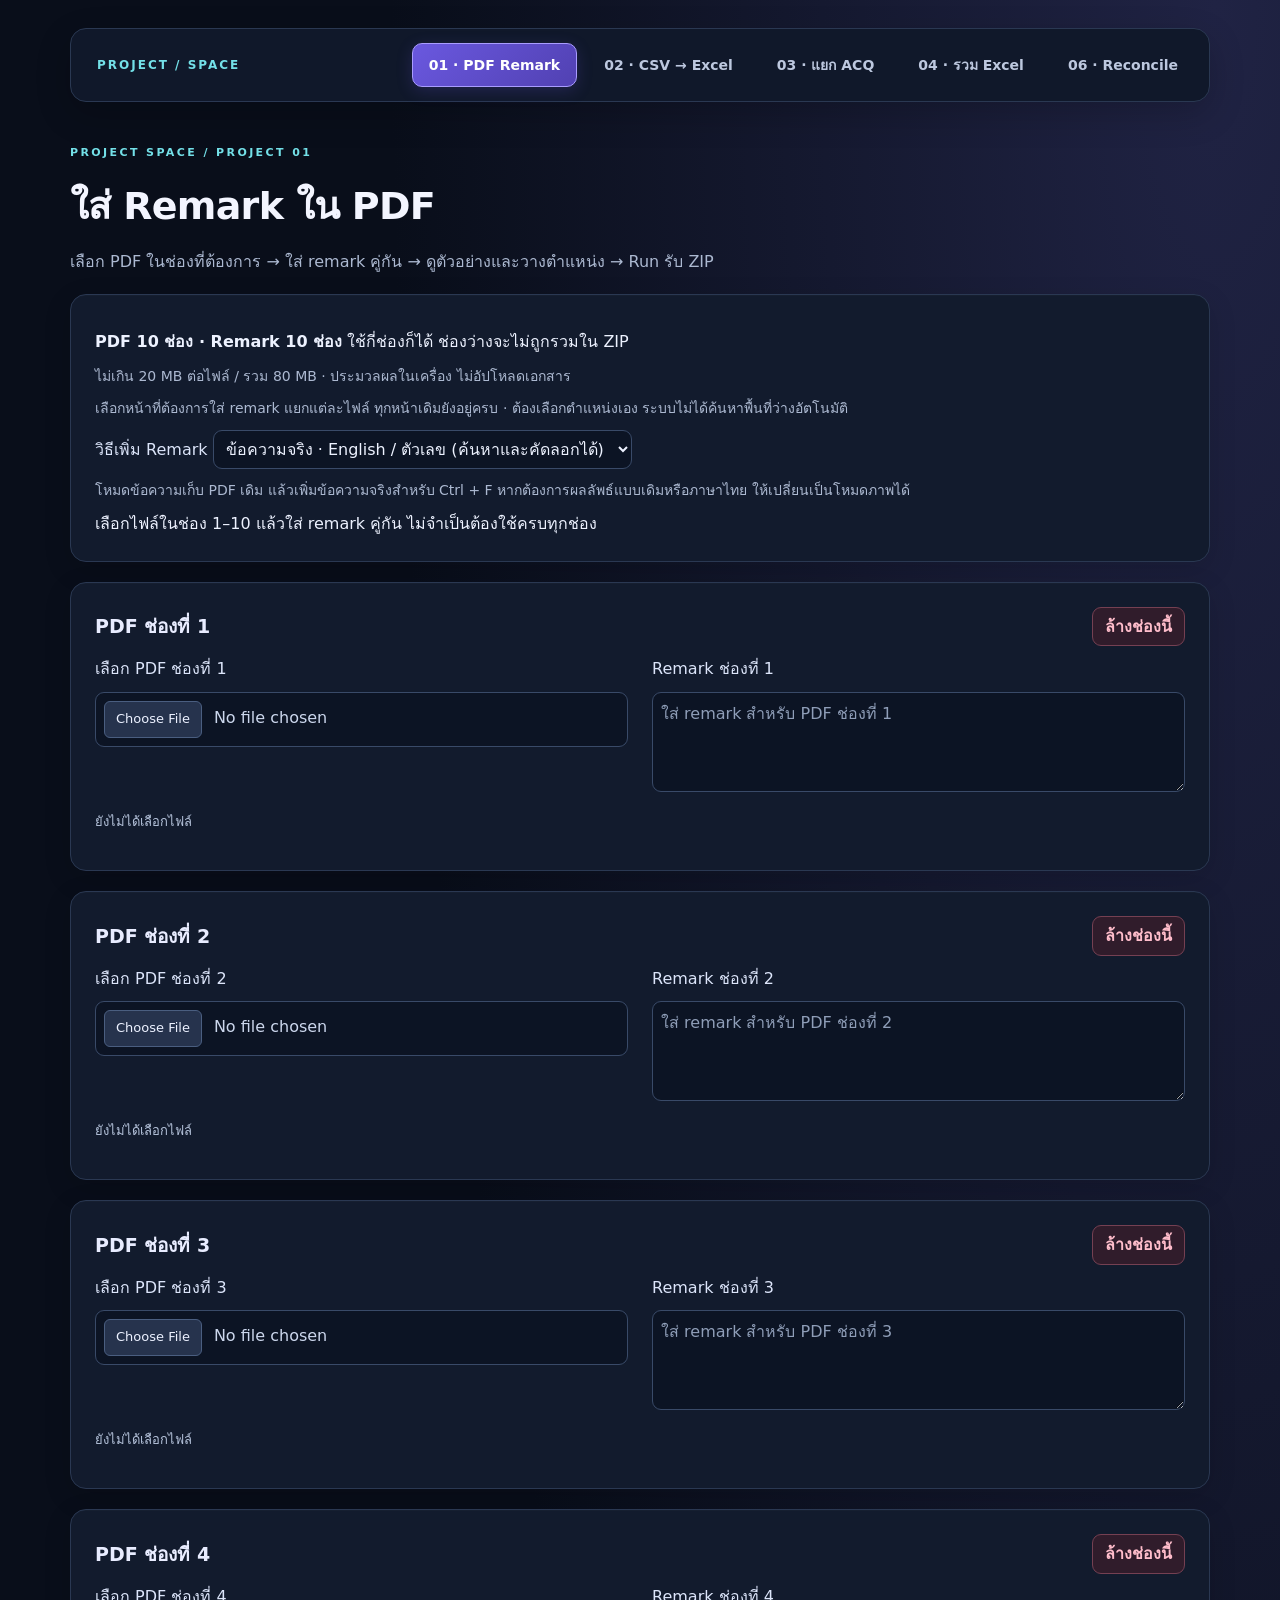
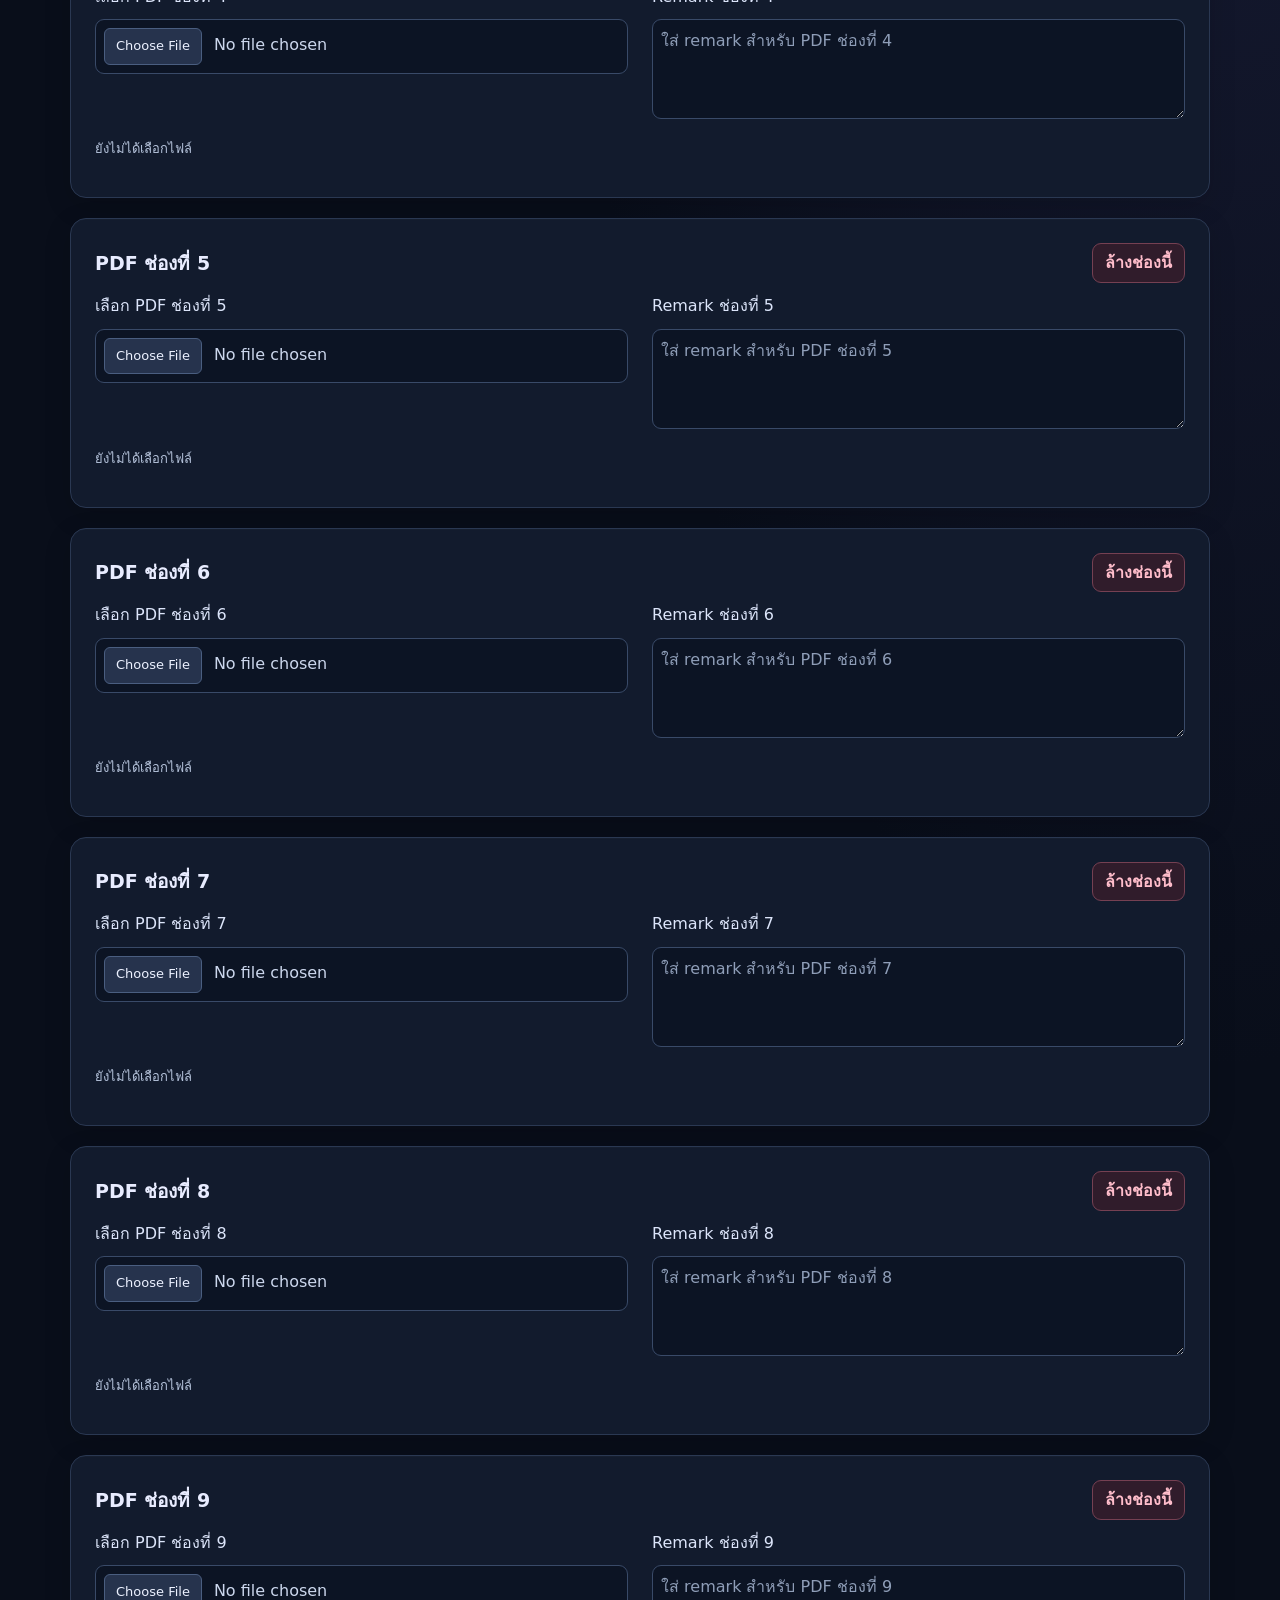
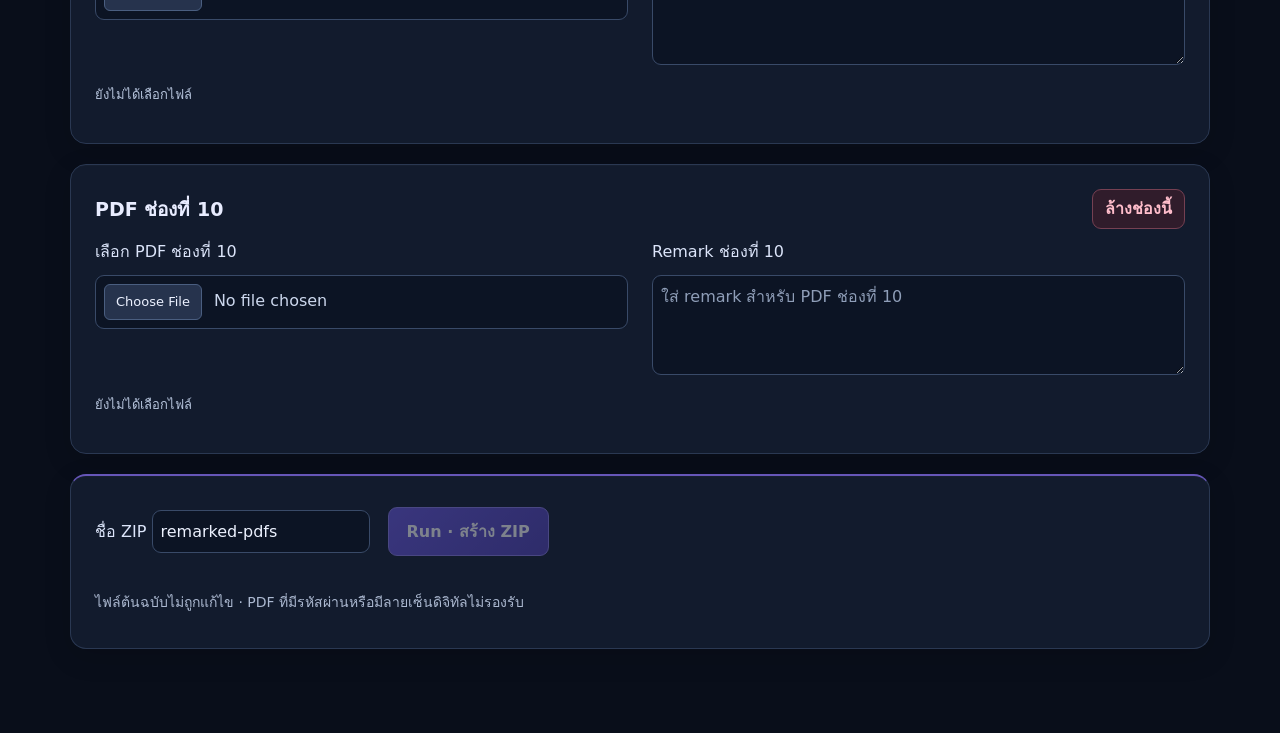
==== index.html @ 6c11ba35 "Add project 06 four-sheet reconcile summary dashboard" ====
<!doctype html><html lang="th"><head><meta charset="utf-8"><meta name="viewport" content="width=device-width,initial-scale=1"><title>Project Space · PDF Remark</title><link rel="stylesheet" href="style.css?v=slots-2"><script defer src="vendor/pdf-lib.min.js"></script><script defer src="vendor/jszip.min.js"></script><script defer src="app.js?v=search-text-1"></script><script>setTimeout(function(){if(!window.remarkAppReady){var el=document.getElementById("status");el.textContent="โหลดหน้าแอปไม่สำเร็จ กรุณารีเฟรช หรือเปิดด้วย Chrome / Edge รุ่นล่าสุด";el.className="error";}},12000);</script><link rel="stylesheet" href="theme.css?v=dark-1"></head><body><main><nav aria-label="เลือกโปรเจกต์"><a href="index.html" aria-current="page">01 · PDF Remark</a><a href="csv-excel.html">02 · CSV → Excel</a><a href="acq-split.html">03 · แยก ACQ</a><a href="merge-excel.html">04 · รวม Excel</a><a href="reconcile.html">06 · Reconcile</a></nav><span class="eyebrow">PROJECT SPACE / PROJECT 01</span><h1>ใส่ Remark ใน PDF</h1><p>เลือก PDF ในช่องที่ต้องการ → ใส่ remark คู่กัน → ดูตัวอย่างและวางตำแหน่ง → Run รับ ZIP</p><section class="panel"><p><strong>PDF 10 ช่อง · Remark 10 ช่อง</strong> ใช้กี่ช่องก็ได้ ช่องว่างจะไม่ถูกรวมใน ZIP</p><p class="muted">ไม่เกิน 20 MB ต่อไฟล์ / รวม 80 MB · ประมวลผลในเครื่อง ไม่อัปโหลดเอกสาร</p><p class="muted">เลือกหน้าที่ต้องการใส่ remark แยกแต่ละไฟล์ ทุกหน้าเดิมยังอยู่ครบ · ต้องเลือกตำแหน่งเอง ระบบไม่ได้ค้นหาพื้นที่ว่างอัตโนมัติ</p><label>วิธีเพิ่ม Remark <select id="remarkMode"><option value="text">ข้อความจริง · English / ตัวเลข (ค้นหาและคัดลอกได้)</option><option value="image">ภาพแบบเดิม · รองรับภาษาไทย (ค้นหา remark ไม่ได้)</option></select></label><p class="muted">โหมดข้อความเก็บ PDF เดิม แล้วเพิ่มข้อความจริงสำหรับ Ctrl + F หากต้องการผลลัพธ์แบบเดิมหรือภาษาไทย ให้เปลี่ยนเป็นโหมดภาพได้</p><div id="status" role="status" aria-live="polite">เลือกไฟล์ในช่อง 1–10 แล้วใส่ remark คู่กัน ไม่จำเป็นต้องใช้ครบทุกช่อง</div></section><div id="items"><section class="item" data-slot="1"><div class="row"><h2>PDF ช่องที่ 1</h2><button class="remove" type="button">ล้างช่องนี้</button></div><div class="slot-grid"><label>เลือก PDF ช่องที่ 1<input class="file" type="file" accept=".pdf,application/pdf"></label><label>Remark ช่องที่ 1<textarea maxlength="4000" placeholder="ใส่ remark สำหรับ PDF ช่องที่ 1"></textarea></label></div><p class="note" role="status">ยังไม่ได้เลือกไฟล์</p><details class="details" hidden><summary>ดูตัวอย่าง PDF / เลือกตำแหน่ง remark</summary><div class="editor"><div><label>หน้าที่ใส่ remark <select class="page"></select></label><label>ขนาดตัวอักษร (pt) <input class="size" type="number" min="6" max="36" value="11"></label><label>ชื่อ PDF ที่ได้ <input class="name" maxlength="100"></label><p class="muted">คลิกพื้นที่ว่างบน PDF เพื่อวางข้อความ ตรวจสอบว่าไม่ทับข้อมูลเดิมก่อน Run</p></div><div class="stage" aria-label="คลิกเพื่อวาง remark"><canvas></canvas><div class="overlay"></div></div></div></details></section><section class="item" data-slot="2"><div class="row"><h2>PDF ช่องที่ 2</h2><button class="remove" type="button">ล้างช่องนี้</button></div><div class="slot-grid"><label>เลือก PDF ช่องที่ 2<input class="file" type="file" accept=".pdf,application/pdf"></label><label>Remark ช่องที่ 2<textarea maxlength="4000" placeholder="ใส่ remark สำหรับ PDF ช่องที่ 2"></textarea></label></div><p class="note" role="status">ยังไม่ได้เลือกไฟล์</p><details class="details" hidden><summary>ดูตัวอย่าง PDF / เลือกตำแหน่ง remark</summary><div class="editor"><div><label>หน้าที่ใส่ remark <select class="page"></select></label><label>ขนาดตัวอักษร (pt) <input class="size" type="number" min="6" max="36" value="11"></label><label>ชื่อ PDF ที่ได้ <input class="name" maxlength="100"></label><p class="muted">คลิกพื้นที่ว่างบน PDF เพื่อวางข้อความ ตรวจสอบว่าไม่ทับข้อมูลเดิมก่อน Run</p></div><div class="stage" aria-label="คลิกเพื่อวาง remark"><canvas></canvas><div class="overlay"></div></div></div></details></section><section class="item" data-slot="3"><div class="row"><h2>PDF ช่องที่ 3</h2><button class="remove" type="button">ล้างช่องนี้</button></div><div class="slot-grid"><label>เลือก PDF ช่องที่ 3<input class="file" type="file" accept=".pdf,application/pdf"></label><label>Remark ช่องที่ 3<textarea maxlength="4000" placeholder="ใส่ remark สำหรับ PDF ช่องที่ 3"></textarea></label></div><p class="note" role="status">ยังไม่ได้เลือกไฟล์</p><details class="details" hidden><summary>ดูตัวอย่าง PDF / เลือกตำแหน่ง remark</summary><div class="editor"><div><label>หน้าที่ใส่ remark <select class="page"></select></label><label>ขนาดตัวอักษร (pt) <input class="size" type="number" min="6" max="36" value="11"></label><label>ชื่อ PDF ที่ได้ <input class="name" maxlength="100"></label><p class="muted">คลิกพื้นที่ว่างบน PDF เพื่อวางข้อความ ตรวจสอบว่าไม่ทับข้อมูลเดิมก่อน Run</p></div><div class="stage" aria-label="คลิกเพื่อวาง remark"><canvas></canvas><div class="overlay"></div></div></div></details></section><section class="item" data-slot="4"><div class="row"><h2>PDF ช่องที่ 4</h2><button class="remove" type="button">ล้างช่องนี้</button></div><div class="slot-grid"><label>เลือก PDF ช่องที่ 4<input class="file" type="file" accept=".pdf,application/pdf"></label><label>Remark ช่องที่ 4<textarea maxlength="4000" placeholder="ใส่ remark สำหรับ PDF ช่องที่ 4"></textarea></label></div><p class="note" role="status">ยังไม่ได้เลือกไฟล์</p><details class="details" hidden><summary>ดูตัวอย่าง PDF / เลือกตำแหน่ง remark</summary><div class="editor"><div><label>หน้าที่ใส่ remark <select class="page"></select></label><label>ขนาดตัวอักษร (pt) <input class="size" type="number" min="6" max="36" value="11"></label><label>ชื่อ PDF ที่ได้ <input class="name" maxlength="100"></label><p class="muted">คลิกพื้นที่ว่างบน PDF เพื่อวางข้อความ ตรวจสอบว่าไม่ทับข้อมูลเดิมก่อน Run</p></div><div class="stage" aria-label="คลิกเพื่อวาง remark"><canvas></canvas><div class="overlay"></div></div></div></details></section><section class="item" data-slot="5"><div class="row"><h2>PDF ช่องที่ 5</h2><button class="remove" type="button">ล้างช่องนี้</button></div><div class="slot-grid"><label>เลือก PDF ช่องที่ 5<input class="file" type="file" accept=".pdf,application/pdf"></label><label>Remark ช่องที่ 5<textarea maxlength="4000" placeholder="ใส่ remark สำหรับ PDF ช่องที่ 5"></textarea></label></div><p class="note" role="status">ยังไม่ได้เลือกไฟล์</p><details class="details" hidden><summary>ดูตัวอย่าง PDF / เลือกตำแหน่ง remark</summary><div class="editor"><div><label>หน้าที่ใส่ remark <select class="page"></select></label><label>ขนาดตัวอักษร (pt) <input class="size" type="number" min="6" max="36" value="11"></label><label>ชื่อ PDF ที่ได้ <input class="name" maxlength="100"></label><p class="muted">คลิกพื้นที่ว่างบน PDF เพื่อวางข้อความ ตรวจสอบว่าไม่ทับข้อมูลเดิมก่อน Run</p></div><div class="stage" aria-label="คลิกเพื่อวาง remark"><canvas></canvas><div class="overlay"></div></div></div></details></section><section class="item" data-slot="6"><div class="row"><h2>PDF ช่องที่ 6</h2><button class="remove" type="button">ล้างช่องนี้</button></div><div class="slot-grid"><label>เลือก PDF ช่องที่ 6<input class="file" type="file" accept=".pdf,application/pdf"></label><label>Remark ช่องที่ 6<textarea maxlength="4000" placeholder="ใส่ remark สำหรับ PDF ช่องที่ 6"></textarea></label></div><p class="note" role="status">ยังไม่ได้เลือกไฟล์</p><details class="details" hidden><summary>ดูตัวอย่าง PDF / เลือกตำแหน่ง remark</summary><div class="editor"><div><label>หน้าที่ใส่ remark <select class="page"></select></label><label>ขนาดตัวอักษร (pt) <input class="size" type="number" min="6" max="36" value="11"></label><label>ชื่อ PDF ที่ได้ <input class="name" maxlength="100"></label><p class="muted">คลิกพื้นที่ว่างบน PDF เพื่อวางข้อความ ตรวจสอบว่าไม่ทับข้อมูลเดิมก่อน Run</p></div><div class="stage" aria-label="คลิกเพื่อวาง remark"><canvas></canvas><div class="overlay"></div></div></div></details></section><section class="item" data-slot="7"><div class="row"><h2>PDF ช่องที่ 7</h2><button class="remove" type="button">ล้างช่องนี้</button></div><div class="slot-grid"><label>เลือก PDF ช่องที่ 7<input class="file" type="file" accept=".pdf,application/pdf"></label><label>Remark ช่องที่ 7<textarea maxlength="4000" placeholder="ใส่ remark สำหรับ PDF ช่องที่ 7"></textarea></label></div><p class="note" role="status">ยังไม่ได้เลือกไฟล์</p><details class="details" hidden><summary>ดูตัวอย่าง PDF / เลือกตำแหน่ง remark</summary><div class="editor"><div><label>หน้าที่ใส่ remark <select class="page"></select></label><label>ขนาดตัวอักษร (pt) <input class="size" type="number" min="6" max="36" value="11"></label><label>ชื่อ PDF ที่ได้ <input class="name" maxlength="100"></label><p class="muted">คลิกพื้นที่ว่างบน PDF เพื่อวางข้อความ ตรวจสอบว่าไม่ทับข้อมูลเดิมก่อน Run</p></div><div class="stage" aria-label="คลิกเพื่อวาง remark"><canvas></canvas><div class="overlay"></div></div></div></details></section><section class="item" data-slot="8"><div class="row"><h2>PDF ช่องที่ 8</h2><button class="remove" type="button">ล้างช่องนี้</button></div><div class="slot-grid"><label>เลือก PDF ช่องที่ 8<input class="file" type="file" accept=".pdf,application/pdf"></label><label>Remark ช่องที่ 8<textarea maxlength="4000" placeholder="ใส่ remark สำหรับ PDF ช่องที่ 8"></textarea></label></div><p class="note" role="status">ยังไม่ได้เลือกไฟล์</p><details class="details" hidden><summary>ดูตัวอย่าง PDF / เลือกตำแหน่ง remark</summary><div class="editor"><div><label>หน้าที่ใส่ remark <select class="page"></select></label><label>ขนาดตัวอักษร (pt) <input class="size" type="number" min="6" max="36" value="11"></label><label>ชื่อ PDF ที่ได้ <input class="name" maxlength="100"></label><p class="muted">คลิกพื้นที่ว่างบน PDF เพื่อวางข้อความ ตรวจสอบว่าไม่ทับข้อมูลเดิมก่อน Run</p></div><div class="stage" aria-label="คลิกเพื่อวาง remark"><canvas></canvas><div class="overlay"></div></div></div></details></section><section class="item" data-slot="9"><div class="row"><h2>PDF ช่องที่ 9</h2><button class="remove" type="button">ล้างช่องนี้</button></div><div class="slot-grid"><label>เลือก PDF ช่องที่ 9<input class="file" type="file" accept=".pdf,application/pdf"></label><label>Remark ช่องที่ 9<textarea maxlength="4000" placeholder="ใส่ remark สำหรับ PDF ช่องที่ 9"></textarea></label></div><p class="note" role="status">ยังไม่ได้เลือกไฟล์</p><details class="details" hidden><summary>ดูตัวอย่าง PDF / เลือกตำแหน่ง remark</summary><div class="editor"><div><label>หน้าที่ใส่ remark <select class="page"></select></label><label>ขนาดตัวอักษร (pt) <input class="size" type="number" min="6" max="36" value="11"></label><label>ชื่อ PDF ที่ได้ <input class="name" maxlength="100"></label><p class="muted">คลิกพื้นที่ว่างบน PDF เพื่อวางข้อความ ตรวจสอบว่าไม่ทับข้อมูลเดิมก่อน Run</p></div><div class="stage" aria-label="คลิกเพื่อวาง remark"><canvas></canvas><div class="overlay"></div></div></div></details></section><section class="item" data-slot="10"><div class="row"><h2>PDF ช่องที่ 10</h2><button class="remove" type="button">ล้างช่องนี้</button></div><div class="slot-grid"><label>เลือก PDF ช่องที่ 10<input class="file" type="file" accept=".pdf,application/pdf"></label><label>Remark ช่องที่ 10<textarea maxlength="4000" placeholder="ใส่ remark สำหรับ PDF ช่องที่ 10"></textarea></label></div><p class="note" role="status">ยังไม่ได้เลือกไฟล์</p><details class="details" hidden><summary>ดูตัวอย่าง PDF / เลือกตำแหน่ง remark</summary><div class="editor"><div><label>หน้าที่ใส่ remark <select class="page"></select></label><label>ขนาดตัวอักษร (pt) <input class="size" type="number" min="6" max="36" value="11"></label><label>ชื่อ PDF ที่ได้ <input class="name" maxlength="100"></label><p class="muted">คลิกพื้นที่ว่างบน PDF เพื่อวางข้อความ ตรวจสอบว่าไม่ทับข้อมูลเดิมก่อน Run</p></div><div class="stage" aria-label="คลิกเพื่อวาง remark"><canvas></canvas><div class="overlay"></div></div></div></details></section></div><section class="panel footer"><label>ชื่อ ZIP <input id="zipname" value="remarked-pdfs" maxlength="100"></label><button id="run" disabled>Run · สร้าง ZIP</button><a id="download" hidden>ดาวน์โหลด ZIP อีกครั้ง</a><p class="muted">ไฟล์ต้นฉบับไม่ถูกแก้ไข · PDF ที่มีรหัสผ่านหรือมีลายเซ็นดิจิทัลไม่รองรับ</p></section></main></body></html>
---- style.css ----
*{box-sizing:border-box}body{margin:0;font:16px/1.6 system-ui,sans-serif;background:#f3f5fa;color:#1e2b46}main{max-width:1180px;margin:auto;padding:36px 20px}.eyebrow{font-size:12px;letter-spacing:2px;color:#5262c6;font-weight:bold}h1{margin:8px 0;font-size:34px}h2{margin:0;font-size:19px;overflow-wrap:anywhere}p{margin:10px 0}.panel,.item{background:white;border:1px solid #dce2ee;padding:24px;border-radius:16px;margin:20px 0}.muted{color:#66738b;font-size:14px}.upload,button{background:#4b59d6;color:white;border:0;border-radius:9px;padding:11px 18px;font:inherit;cursor:pointer;display:inline-block}button:disabled{opacity:.5;cursor:not-allowed}.upload input{display:block;margin-top:10px;max-width:100%}.row{display:flex;align-items:center;justify-content:space-between;gap:12px}.remove{background:#fcecec;color:#b32c40;padding:6px 12px}.editor{display:grid;grid-template-columns:300px minmax(0,1fr);gap:24px;margin-top:20px}label{display:block;margin:10px 0}input,textarea,select{font:inherit;padding:8px;border:1px solid #cbd3e4;border-radius:7px;max-width:100%}textarea{width:100%;min-height:160px;resize:vertical}input[type=number]{width:90px}.stage{position:relative;line-height:0;background:#eee;cursor:crosshair;align-self:start;overflow:hidden;border:1px solid #d3dae7}.stage canvas{display:block;width:100%;height:auto}.overlay{position:absolute;pointer-events:none;line-height:0;outline:1px dashed #5a64db}.overlay canvas{width:100%;height:100%}.error{color:#b42318!important}.note{font-size:13px;min-height:24px}.footer{display:flex;align-items:center;gap:18px;flex-wrap:wrap}.footer p{width:100%}#download{color:#384ac4}#status{white-space:pre-line}@media(max-width:750px){.editor{grid-template-columns:1fr}.panel,.item{padding:16px}main{padding:24px 12px}}
.slot-grid{display:grid;grid-template-columns:1fr 1fr;gap:24px}.slot-grid input[type=file]{display:block;width:100%;margin-top:10px}.slot-grid textarea{display:block;margin-top:10px;min-height:100px}.details{margin-top:16px}.details summary{cursor:pointer;color:#394ac2;font-weight:600}.item [hidden]{display:none!important}@media(max-width:750px){.slot-grid{grid-template-columns:1fr;gap:0}}
---- theme.css ----
:root{color-scheme:dark;--bg:#090e1a;--surface:#121b2d;--field:#0c1424;--border:#2a3852;--text:#edf2ff;--muted:#acb9d1;--accent:#9c91ff;--cyan:#73e0e8}body{background:radial-gradient(ellipse at 95% 0,#202344 0,transparent 48%),var(--bg);color:var(--text);min-height:100vh}main{padding-top:28px;padding-bottom:64px}a{color:#b6adff}a:hover{color:#d4ceff}nav{display:flex;align-items:center;gap:10px;flex-wrap:wrap;margin:0 0 36px;padding:14px;border:1px solid var(--border);border-radius:16px;background:#10182a;box-shadow:0 12px 35px #0003}nav::before{content:'PROJECT / SPACE';font-size:12px;font-weight:800;letter-spacing:2px;color:var(--cyan);margin-right:auto;padding:0 12px}nav a{display:inline-flex;align-items:center;justify-content:center;min-height:44px;padding:10px 16px;background:transparent;border:1px solid transparent;border-radius:10px;text-decoration:none;font-size:14px;font-weight:600;color:#bdc8df;transition:background .15s,border-color .15s,color .15s}nav a:hover{background:#202b44;border-color:#415273;color:white}nav a[aria-current="page"]{background:linear-gradient(135deg,#6a58df,#5141b2);color:white;border-color:#a99cff;box-shadow:0 4px 16px #6652d538}.eyebrow{color:var(--cyan);font-size:11px;letter-spacing:2.4px}h1{color:#f3f5ff;font-size:clamp(27px,4vw,38px);letter-spacing:-.7px;margin:12px 0}h2{color:#e8ecff}main>p{color:var(--muted)}.panel,.item{background:var(--surface);border-color:var(--border);box-shadow:0 8px 28px #0002,inset 0 1px #ffffff04}.muted,.csv-info{color:var(--muted)}label{color:#dce5fa}input,textarea,select{background:var(--field);color:var(--text);border:1px solid #394a68;border-radius:9px;accent-color:#a99bff}input::placeholder,textarea::placeholder{color:#8f9eb8}input:focus,textarea:focus,select:focus{outline:2px solid #9c91ff;outline-offset:2px;border-color:var(--accent)}:focus-visible{outline:2px solid var(--cyan);outline-offset:4px}button,.upload{background:linear-gradient(135deg,#6957df,#5141b5);color:white;border:1px solid #8d7dea;box-shadow:0 3px 10px #0002;font-weight:600}button:hover:not(:disabled),.upload:hover{background:#7763ec;border-color:#c4baff}button:disabled{opacity:.45;box-shadow:none}.remove{background:#301c2b;color:#ffbdcb;border:1px solid #754052;box-shadow:none}.remove:hover:not(:disabled){background:#512a3c;border-color:#c2768d}input[type=file]{background:var(--field);color:#ccd7ed}input[type=file]::file-selector-button{font:inherit;font-size:13px;background:#26334d;color:#ecf1ff;border:1px solid #4a5e80;border-radius:6px;padding:7px 11px;margin-right:12px;cursor:pointer}.upload input{border-color:#8d7dea}.details summary,summary{color:#b7dbe8}.details summary{color:#b8adff}.note{color:#b6c4dc}.error,.csv-error{color:#ffb1ad!important}.acq-group{background:#0f1829;border-color:#344460}.work-panel{background:#19223d;border-color:#554d89;color:#e7eaff}.work-panel p{color:#e7eaff}.work-panel progress{accent-color:#aa9aff}.csv-preview{border-radius:9px;scrollbar-color:#485773 #101827}.csv-preview td,#result th,#result td{border-color:#34425b}.csv-preview tr:first-child,.col-heading{background:#24304b;color:#e5eaff}#result>table tr:first-child{background:#24304b}#result>table tr:nth-child(even){background:#172238}#download,#csvDownload,#acqDownload{color:#8de2df;font-weight:600}.stage{background:white;border-color:#647390;border-radius:6px}.overlay{outline-color:#7763ec}input[type=checkbox]{width:17px;height:17px;vertical-align:middle}.footer{border-top:2px solid #6656b8}::selection{background:#6656b8;color:white}@media(max-width:780px){nav::before{width:100%;margin:0;padding:2px 6px 8px}nav a{flex:1;padding:9px 10px;font-size:13px}nav{padding:10px;gap:6px;margin-bottom:26px}main{padding-top:16px}.row{flex-wrap:wrap}}@media(prefers-reduced-motion:reduce){nav a{transition:none}}
.upload{max-width:100%;overflow-wrap:anywhere}.upload input{width:100%;min-width:0}.slot-grid>*{min-width:0}
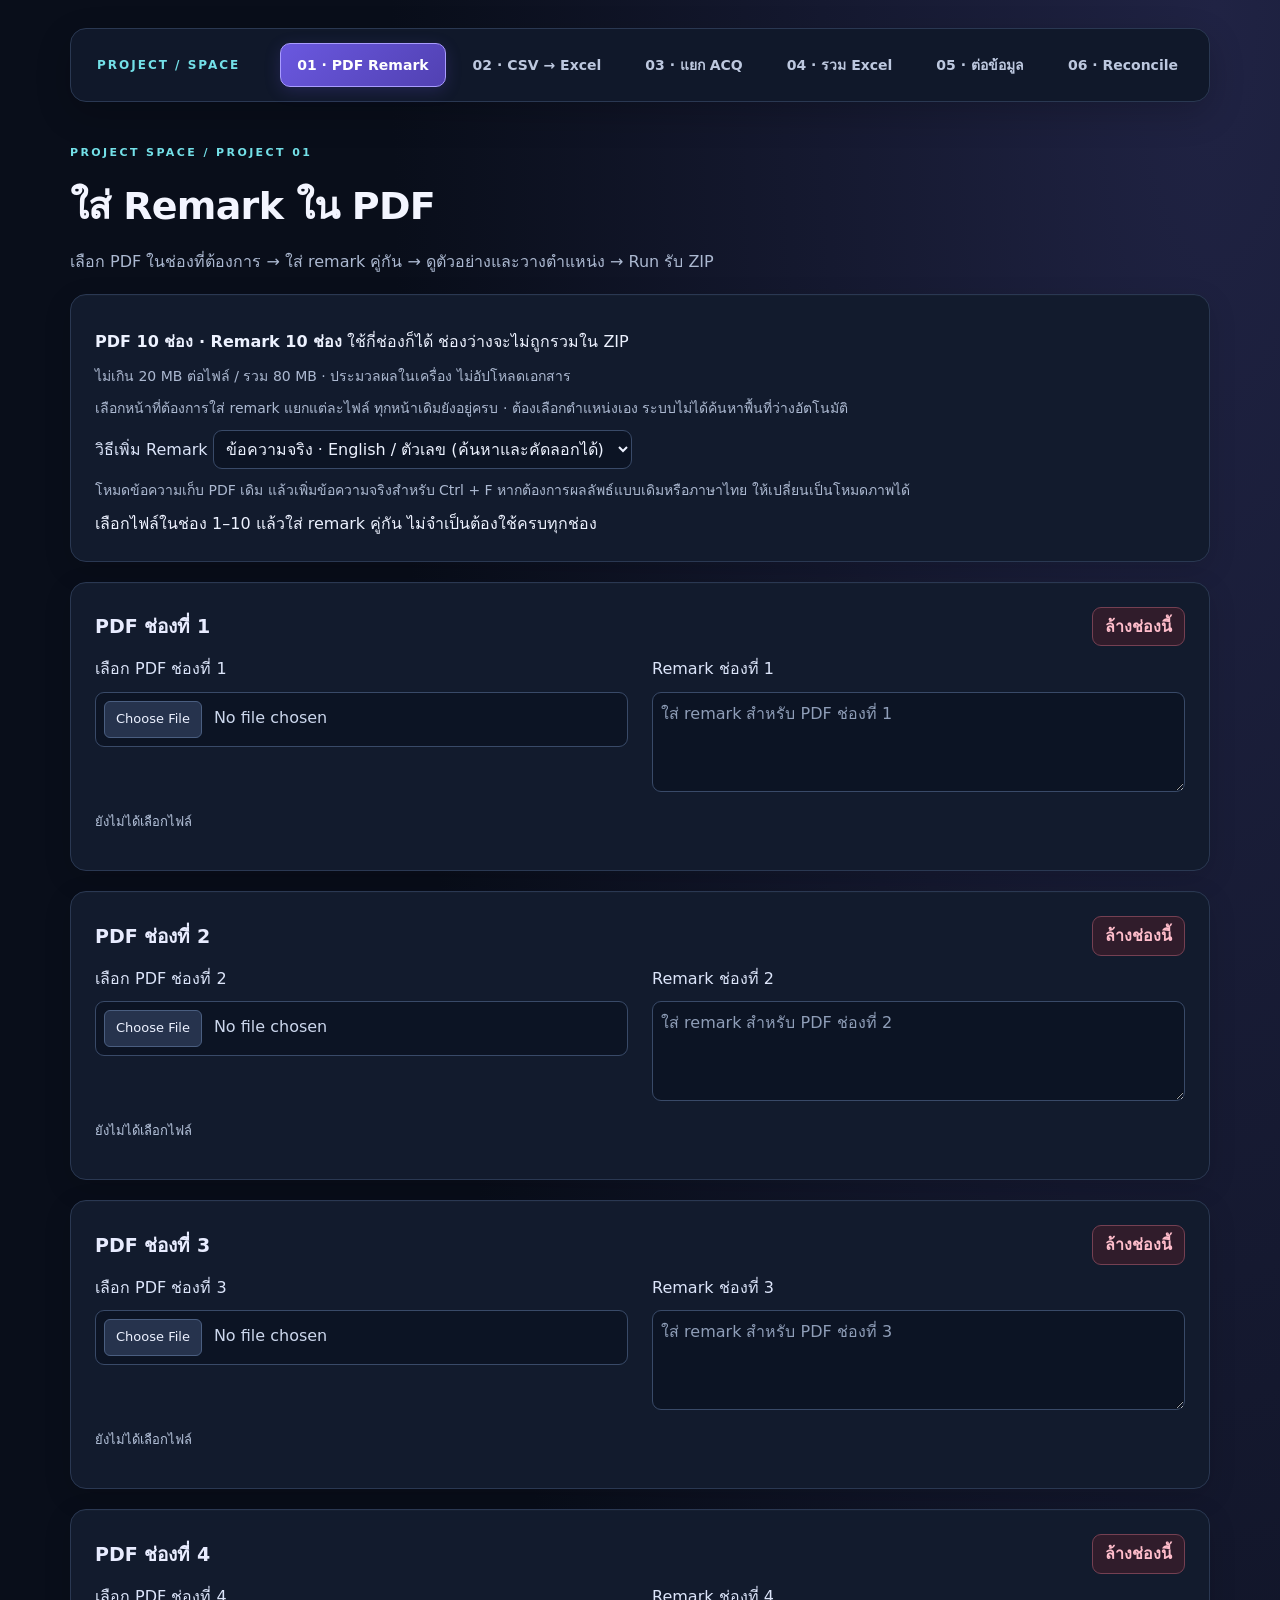
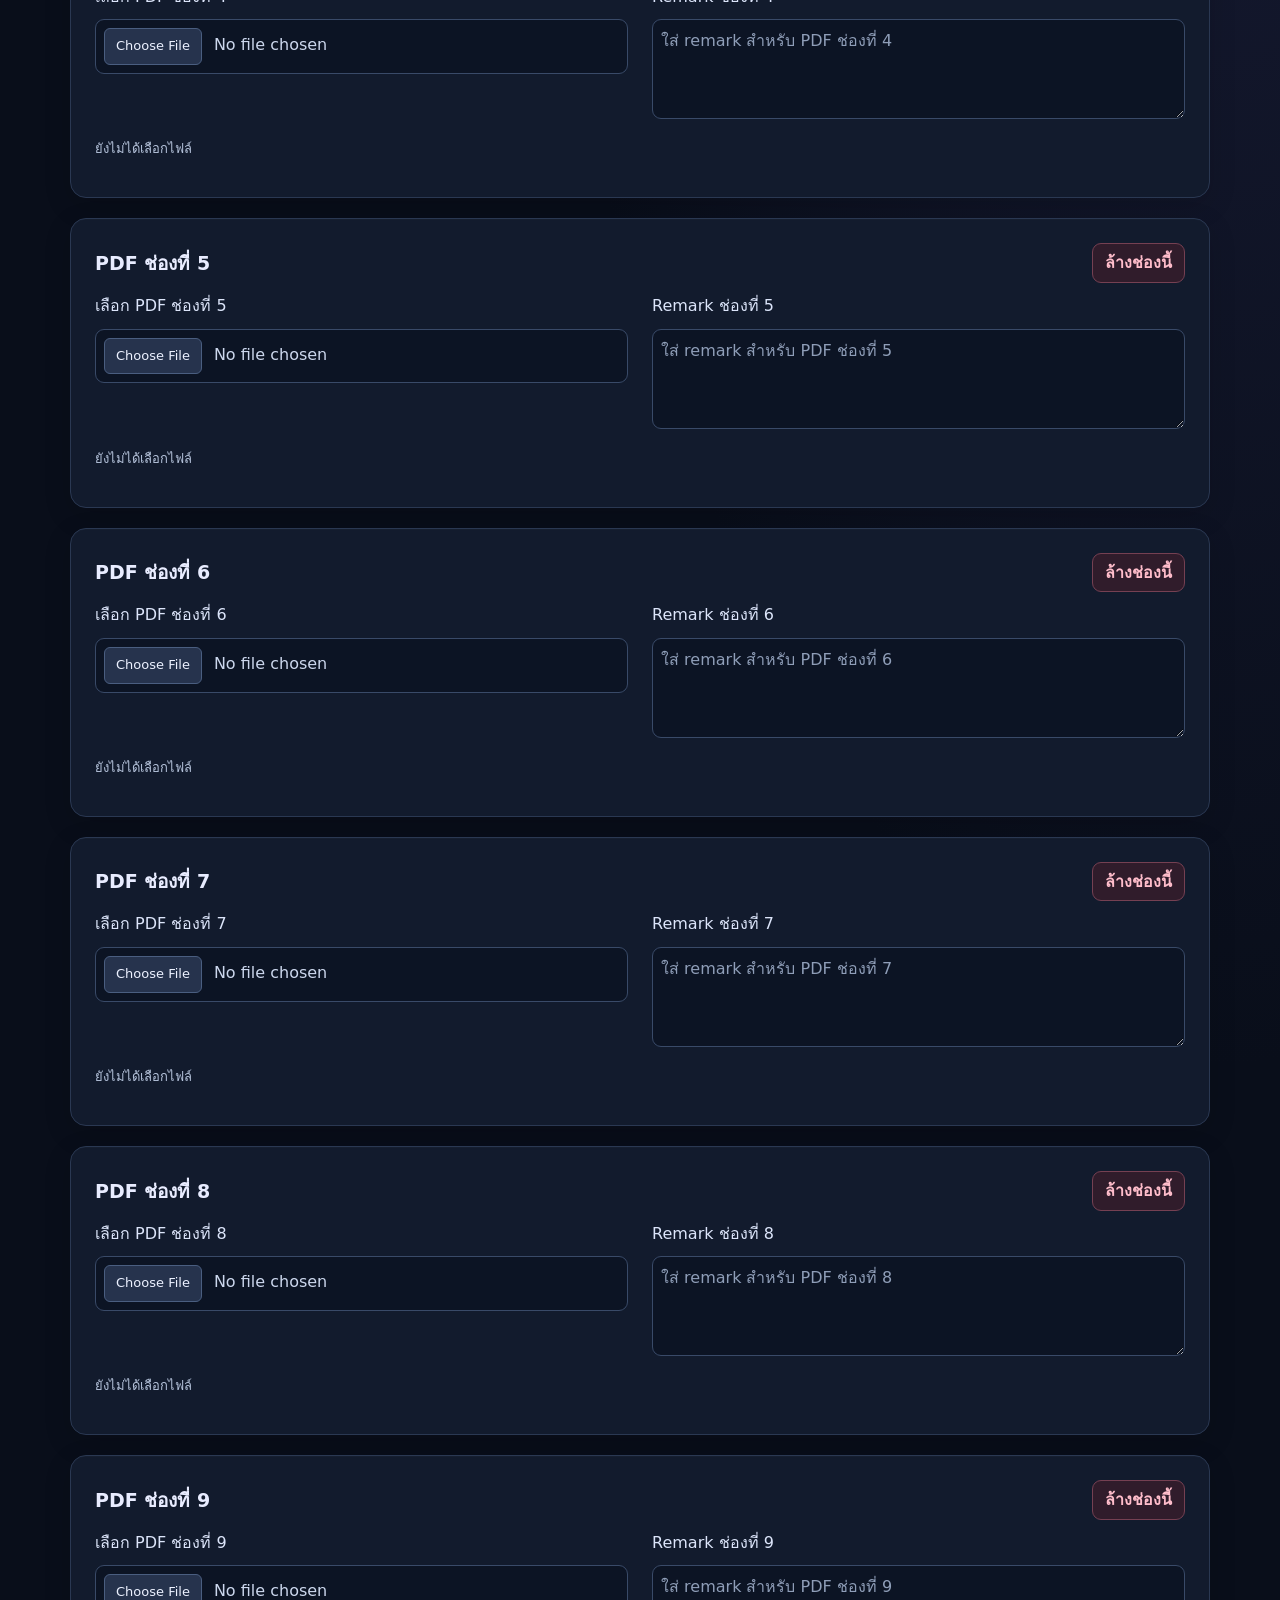
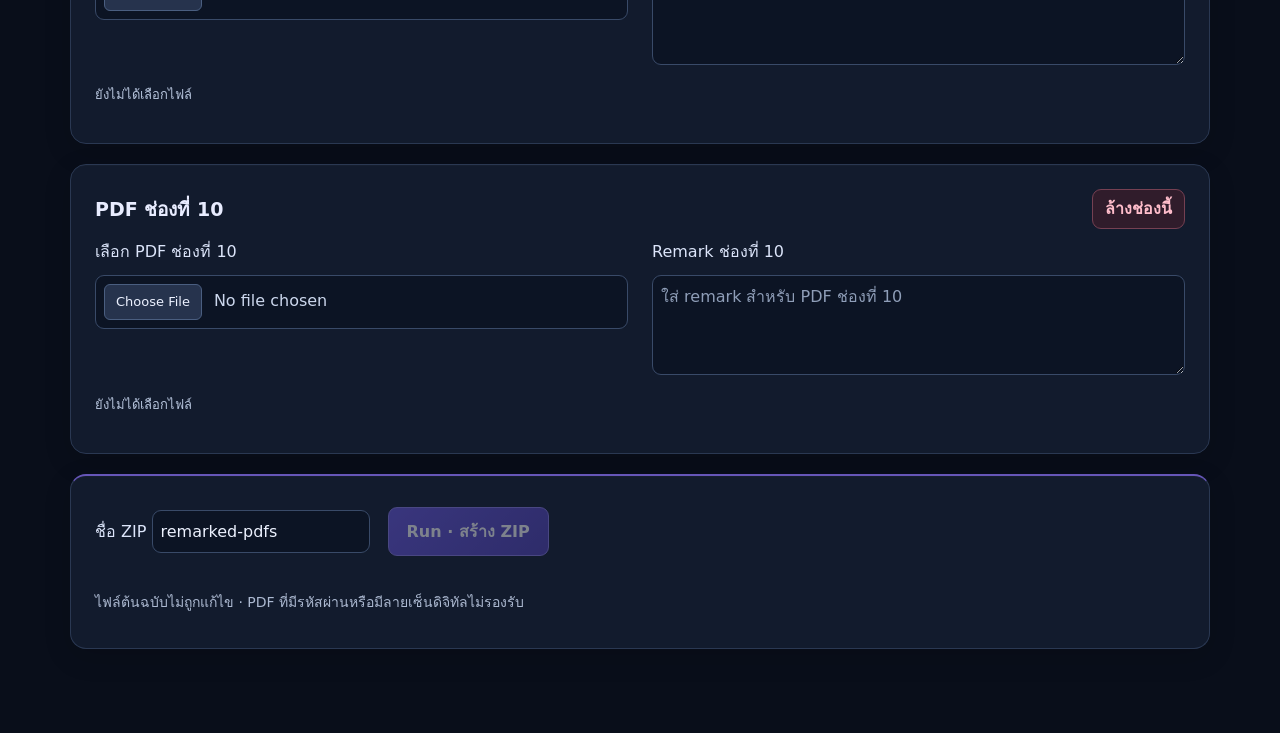
==== commit 78297eec: "Add project 05 positional Excel append preserving Pivot workbook parts" ====
--- a/index.html
+++ b/index.html
@@ -1 +1 @@
-<!doctype html><html lang="th"><head><meta charset="utf-8"><meta name="viewport" content="width=device-width,initial-scale=1"><title>Project Space · PDF Remark</title><link rel="stylesheet" href="style.css?v=slots-2"><script defer src="vendor/pdf-lib.min.js"></script><script defer src="vendor/jszip.min.js"></script><script defer src="app.js?v=search-text-1"></script><script>setTimeout(function(){if(!window.remarkAppReady){var el=document.getElementById("status");el.textContent="โหลดหน้าแอปไม่สำเร็จ กรุณารีเฟรช หรือเปิดด้วย Chrome / Edge รุ่นล่าสุด";el.className="error";}},12000);</script><link rel="stylesheet" href="theme.css?v=dark-1"></head><body><main><nav aria-label="เลือกโปรเจกต์"><a href="index.html" aria-current="page">01 · PDF Remark</a><a href="csv-excel.html">02 · CSV → Excel</a><a href="acq-split.html">03 · แยก ACQ</a><a href="merge-excel.html">04 · รวม Excel</a><a href="reconcile.html">06 · Reconcile</a></nav><span class="eyebrow">PROJECT SPACE / PROJECT 01</span><h1>ใส่ Remark ใน PDF</h1><p>เลือก PDF ในช่องที่ต้องการ → ใส่ remark คู่กัน → ดูตัวอย่างและวางตำแหน่ง → Run รับ ZIP</p><section class="panel"><p><strong>PDF 10 ช่อง · Remark 10 ช่อง</strong> ใช้กี่ช่องก็ได้ ช่องว่างจะไม่ถูกรวมใน ZIP</p><p class="muted">ไม่เกิน 20 MB ต่อไฟล์ / รวม 80 MB · ประมวลผลในเครื่อง ไม่อัปโหลดเอกสาร</p><p class="muted">เลือกหน้าที่ต้องการใส่ remark แยกแต่ละไฟล์ ทุกหน้าเดิมยังอยู่ครบ · ต้องเลือกตำแหน่งเอง ระบบไม่ได้ค้นหาพื้นที่ว่างอัตโนมัติ</p><label>วิธีเพิ่ม Remark <select id="remarkMode"><option value="text">ข้อความจริง · English / ตัวเลข (ค้นหาและคัดลอกได้)</option><option value="image">ภาพแบบเดิม · รองรับภาษาไทย (ค้นหา remark ไม่ได้)</option></select></label><p class="muted">โหมดข้อความเก็บ PDF เดิม แล้วเพิ่มข้อความจริงสำหรับ Ctrl + F หากต้องการผลลัพธ์แบบเดิมหรือภาษาไทย ให้เปลี่ยนเป็นโหมดภาพได้</p><div id="status" role="status" aria-live="polite">เลือกไฟล์ในช่อง 1–10 แล้วใส่ remark คู่กัน ไม่จำเป็นต้องใช้ครบทุกช่อง</div></section><div id="items"><section class="item" data-slot="1"><div class="row"><h2>PDF ช่องที่ 1</h2><button class="remove" type="button">ล้างช่องนี้</button></div><div class="slot-grid"><label>เลือก PDF ช่องที่ 1<input class="file" type="file" accept=".pdf,application/pdf"></label><label>Remark ช่องที่ 1<textarea maxlength="4000" placeholder="ใส่ remark สำหรับ PDF ช่องที่ 1"></textarea></label></div><p class="note" role="status">ยังไม่ได้เลือกไฟล์</p><details class="details" hidden><summary>ดูตัวอย่าง PDF / เลือกตำแหน่ง remark</summary><div class="editor"><div><label>หน้าที่ใส่ remark <select class="page"></select></label><label>ขนาดตัวอักษร (pt) <input class="size" type="number" min="6" max="36" value="11"></label><label>ชื่อ PDF ที่ได้ <input class="name" maxlength="100"></label><p class="muted">คลิกพื้นที่ว่างบน PDF เพื่อวางข้อความ ตรวจสอบว่าไม่ทับข้อมูลเดิมก่อน Run</p></div><div class="stage" aria-label="คลิกเพื่อวาง remark"><canvas></canvas><div class="overlay"></div></div></div></details></section><section class="item" data-slot="2"><div class="row"><h2>PDF ช่องที่ 2</h2><button class="remove" type="button">ล้างช่องนี้</button></div><div class="slot-grid"><label>เลือก PDF ช่องที่ 2<input class="file" type="file" accept=".pdf,application/pdf"></label><label>Remark ช่องที่ 2<textarea maxlength="4000" placeholder="ใส่ remark สำหรับ PDF ช่องที่ 2"></textarea></label></div><p class="note" role="status">ยังไม่ได้เลือกไฟล์</p><details class="details" hidden><summary>ดูตัวอย่าง PDF / เลือกตำแหน่ง remark</summary><div class="editor"><div><label>หน้าที่ใส่ remark <select class="page"></select></label><label>ขนาดตัวอักษร (pt) <input class="size" type="number" min="6" max="36" value="11"></label><label>ชื่อ PDF ที่ได้ <input class="name" maxlength="100"></label><p class="muted">คลิกพื้นที่ว่างบน PDF เพื่อวางข้อความ ตรวจสอบว่าไม่ทับข้อมูลเดิมก่อน Run</p></div><div class="stage" aria-label="คลิกเพื่อวาง remark"><canvas></canvas><div class="overlay"></div></div></div></details></section><section class="item" data-slot="3"><div class="row"><h2>PDF ช่องที่ 3</h2><button class="remove" type="button">ล้างช่องนี้</button></div><div class="slot-grid"><label>เลือก PDF ช่องที่ 3<input class="file" type="file" accept=".pdf,application/pdf"></label><label>Remark ช่องที่ 3<textarea maxlength="4000" placeholder="ใส่ remark สำหรับ PDF ช่องที่ 3"></textarea></label></div><p class="note" role="status">ยังไม่ได้เลือกไฟล์</p><details class="details" hidden><summary>ดูตัวอย่าง PDF / เลือกตำแหน่ง remark</summary><div class="editor"><div><label>หน้าที่ใส่ remark <select class="page"></select></label><label>ขนาดตัวอักษร (pt) <input class="size" type="number" min="6" max="36" value="11"></label><label>ชื่อ PDF ที่ได้ <input class="name" maxlength="100"></label><p class="muted">คลิกพื้นที่ว่างบน PDF เพื่อวางข้อความ ตรวจสอบว่าไม่ทับข้อมูลเดิมก่อน Run</p></div><div class="stage" aria-label="คลิกเพื่อวาง remark"><canvas></canvas><div class="overlay"></div></div></div></details></section><section class="item" data-slot="4"><div class="row"><h2>PDF ช่องที่ 4</h2><button class="remove" type="button">ล้างช่องนี้</button></div><div class="slot-grid"><label>เลือก PDF ช่องที่ 4<input class="file" type="file" accept=".pdf,application/pdf"></label><label>Remark ช่องที่ 4<textarea maxlength="4000" placeholder="ใส่ remark สำหรับ PDF ช่องที่ 4"></textarea></label></div><p class="note" role="status">ยังไม่ได้เลือกไฟล์</p><details class="details" hidden><summary>ดูตัวอย่าง PDF / เลือกตำแหน่ง remark</summary><div class="editor"><div><label>หน้าที่ใส่ remark <select class="page"></select></label><label>ขนาดตัวอักษร (pt) <input class="size" type="number" min="6" max="36" value="11"></label><label>ชื่อ PDF ที่ได้ <input class="name" maxlength="100"></label><p class="muted">คลิกพื้นที่ว่างบน PDF เพื่อวางข้อความ ตรวจสอบว่าไม่ทับข้อมูลเดิมก่อน Run</p></div><div class="stage" aria-label="คลิกเพื่อวาง remark"><canvas></canvas><div class="overlay"></div></div></div></details></section><section class="item" data-slot="5"><div class="row"><h2>PDF ช่องที่ 5</h2><button class="remove" type="button">ล้างช่องนี้</button></div><div class="slot-grid"><label>เลือก PDF ช่องที่ 5<input class="file" type="file" accept=".pdf,application/pdf"></label><label>Remark ช่องที่ 5<textarea maxlength="4000" placeholder="ใส่ remark สำหรับ PDF ช่องที่ 5"></textarea></label></div><p class="note" role="status">ยังไม่ได้เลือกไฟล์</p><details class="details" hidden><summary>ดูตัวอย่าง PDF / เลือกตำแหน่ง remark</summary><div class="editor"><div><label>หน้าที่ใส่ remark <select class="page"></select></label><label>ขนาดตัวอักษร (pt) <input class="size" type="number" min="6" max="36" value="11"></label><label>ชื่อ PDF ที่ได้ <input class="name" maxlength="100"></label><p class="muted">คลิกพื้นที่ว่างบน PDF เพื่อวางข้อความ ตรวจสอบว่าไม่ทับข้อมูลเดิมก่อน Run</p></div><div class="stage" aria-label="คลิกเพื่อวาง remark"><canvas></canvas><div class="overlay"></div></div></div></details></section><section class="item" data-slot="6"><div class="row"><h2>PDF ช่องที่ 6</h2><button class="remove" type="button">ล้างช่องนี้</button></div><div class="slot-grid"><label>เลือก PDF ช่องที่ 6<input class="file" type="file" accept=".pdf,application/pdf"></label><label>Remark ช่องที่ 6<textarea maxlength="4000" placeholder="ใส่ remark สำหรับ PDF ช่องที่ 6"></textarea></label></div><p class="note" role="status">ยังไม่ได้เลือกไฟล์</p><details class="details" hidden><summary>ดูตัวอย่าง PDF / เลือกตำแหน่ง remark</summary><div class="editor"><div><label>หน้าที่ใส่ remark <select class="page"></select></label><label>ขนาดตัวอักษร (pt) <input class="size" type="number" min="6" max="36" value="11"></label><label>ชื่อ PDF ที่ได้ <input class="name" maxlength="100"></label><p class="muted">คลิกพื้นที่ว่างบน PDF เพื่อวางข้อความ ตรวจสอบว่าไม่ทับข้อมูลเดิมก่อน Run</p></div><div class="stage" aria-label="คลิกเพื่อวาง remark"><canvas></canvas><div class="overlay"></div></div></div></details></section><section class="item" data-slot="7"><div class="row"><h2>PDF ช่องที่ 7</h2><button class="remove" type="button">ล้างช่องนี้</button></div><div class="slot-grid"><label>เลือก PDF ช่องที่ 7<input class="file" type="file" accept=".pdf,application/pdf"></label><label>Remark ช่องที่ 7<textarea maxlength="4000" placeholder="ใส่ remark สำหรับ PDF ช่องที่ 7"></textarea></label></div><p class="note" role="status">ยังไม่ได้เลือกไฟล์</p><details class="details" hidden><summary>ดูตัวอย่าง PDF / เลือกตำแหน่ง remark</summary><div class="editor"><div><label>หน้าที่ใส่ remark <select class="page"></select></label><label>ขนาดตัวอักษร (pt) <input class="size" type="number" min="6" max="36" value="11"></label><label>ชื่อ PDF ที่ได้ <input class="name" maxlength="100"></label><p class="muted">คลิกพื้นที่ว่างบน PDF เพื่อวางข้อความ ตรวจสอบว่าไม่ทับข้อมูลเดิมก่อน Run</p></div><div class="stage" aria-label="คลิกเพื่อวาง remark"><canvas></canvas><div class="overlay"></div></div></div></details></section><section class="item" data-slot="8"><div class="row"><h2>PDF ช่องที่ 8</h2><button class="remove" type="button">ล้างช่องนี้</button></div><div class="slot-grid"><label>เลือก PDF ช่องที่ 8<input class="file" type="file" accept=".pdf,application/pdf"></label><label>Remark ช่องที่ 8<textarea maxlength="4000" placeholder="ใส่ remark สำหรับ PDF ช่องที่ 8"></textarea></label></div><p class="note" role="status">ยังไม่ได้เลือกไฟล์</p><details class="details" hidden><summary>ดูตัวอย่าง PDF / เลือกตำแหน่ง remark</summary><div class="editor"><div><label>หน้าที่ใส่ remark <select class="page"></select></label><label>ขนาดตัวอักษร (pt) <input class="size" type="number" min="6" max="36" value="11"></label><label>ชื่อ PDF ที่ได้ <input class="name" maxlength="100"></label><p class="muted">คลิกพื้นที่ว่างบน PDF เพื่อวางข้อความ ตรวจสอบว่าไม่ทับข้อมูลเดิมก่อน Run</p></div><div class="stage" aria-label="คลิกเพื่อวาง remark"><canvas></canvas><div class="overlay"></div></div></div></details></section><section class="item" data-slot="9"><div class="row"><h2>PDF ช่องที่ 9</h2><button class="remove" type="button">ล้างช่องนี้</button></div><div class="slot-grid"><label>เลือก PDF ช่องที่ 9<input class="file" type="file" accept=".pdf,application/pdf"></label><label>Remark ช่องที่ 9<textarea maxlength="4000" placeholder="ใส่ remark สำหรับ PDF ช่องที่ 9"></textarea></label></div><p class="note" role="status">ยังไม่ได้เลือกไฟล์</p><details class="details" hidden><summary>ดูตัวอย่าง PDF / เลือกตำแหน่ง remark</summary><div class="editor"><div><label>หน้าที่ใส่ remark <select class="page"></select></label><label>ขนาดตัวอักษร (pt) <input class="size" type="number" min="6" max="36" value="11"></label><label>ชื่อ PDF ที่ได้ <input class="name" maxlength="100"></label><p class="muted">คลิกพื้นที่ว่างบน PDF เพื่อวางข้อความ ตรวจสอบว่าไม่ทับข้อมูลเดิมก่อน Run</p></div><div class="stage" aria-label="คลิกเพื่อวาง remark"><canvas></canvas><div class="overlay"></div></div></div></details></section><section class="item" data-slot="10"><div class="row"><h2>PDF ช่องที่ 10</h2><button class="remove" type="button">ล้างช่องนี้</button></div><div class="slot-grid"><label>เลือก PDF ช่องที่ 10<input class="file" type="file" accept=".pdf,application/pdf"></label><label>Remark ช่องที่ 10<textarea maxlength="4000" placeholder="ใส่ remark สำหรับ PDF ช่องที่ 10"></textarea></label></div><p class="note" role="status">ยังไม่ได้เลือกไฟล์</p><details class="details" hidden><summary>ดูตัวอย่าง PDF / เลือกตำแหน่ง remark</summary><div class="editor"><div><label>หน้าที่ใส่ remark <select class="page"></select></label><label>ขนาดตัวอักษร (pt) <input class="size" type="number" min="6" max="36" value="11"></label><label>ชื่อ PDF ที่ได้ <input class="name" maxlength="100"></label><p class="muted">คลิกพื้นที่ว่างบน PDF เพื่อวางข้อความ ตรวจสอบว่าไม่ทับข้อมูลเดิมก่อน Run</p></div><div class="stage" aria-label="คลิกเพื่อวาง remark"><canvas></canvas><div class="overlay"></div></div></div></details></section></div><section class="panel footer"><label>ชื่อ ZIP <input id="zipname" value="remarked-pdfs" maxlength="100"></label><button id="run" disabled>Run · สร้าง ZIP</button><a id="download" hidden>ดาวน์โหลด ZIP อีกครั้ง</a><p class="muted">ไฟล์ต้นฉบับไม่ถูกแก้ไข · PDF ที่มีรหัสผ่านหรือมีลายเซ็นดิจิทัลไม่รองรับ</p></section></main></body></html>
+<!doctype html><html lang="th"><head><meta charset="utf-8"><meta name="viewport" content="width=device-width,initial-scale=1"><title>Project Space · PDF Remark</title><link rel="stylesheet" href="style.css?v=slots-2"><script defer src="vendor/pdf-lib.min.js"></script><script defer src="vendor/jszip.min.js"></script><script defer src="app.js?v=search-text-1"></script><script>setTimeout(function(){if(!window.remarkAppReady){var el=document.getElementById("status");el.textContent="โหลดหน้าแอปไม่สำเร็จ กรุณารีเฟรช หรือเปิดด้วย Chrome / Edge รุ่นล่าสุด";el.className="error";}},12000);</script><link rel="stylesheet" href="theme.css?v=dark-1"></head><body><main><nav aria-label="เลือกโปรเจกต์"><a href="index.html" aria-current="page">01 · PDF Remark</a><a href="csv-excel.html">02 · CSV → Excel</a><a href="acq-split.html">03 · แยก ACQ</a><a href="merge-excel.html">04 · รวม Excel</a><a href="append-excel.html">05 · ต่อข้อมูล</a><a href="reconcile.html">06 · Reconcile</a></nav><span class="eyebrow">PROJECT SPACE / PROJECT 01</span><h1>ใส่ Remark ใน PDF</h1><p>เลือก PDF ในช่องที่ต้องการ → ใส่ remark คู่กัน → ดูตัวอย่างและวางตำแหน่ง → Run รับ ZIP</p><section class="panel"><p><strong>PDF 10 ช่อง · Remark 10 ช่อง</strong> ใช้กี่ช่องก็ได้ ช่องว่างจะไม่ถูกรวมใน ZIP</p><p class="muted">ไม่เกิน 20 MB ต่อไฟล์ / รวม 80 MB · ประมวลผลในเครื่อง ไม่อัปโหลดเอกสาร</p><p class="muted">เลือกหน้าที่ต้องการใส่ remark แยกแต่ละไฟล์ ทุกหน้าเดิมยังอยู่ครบ · ต้องเลือกตำแหน่งเอง ระบบไม่ได้ค้นหาพื้นที่ว่างอัตโนมัติ</p><label>วิธีเพิ่ม Remark <select id="remarkMode"><option value="text">ข้อความจริง · English / ตัวเลข (ค้นหาและคัดลอกได้)</option><option value="image">ภาพแบบเดิม · รองรับภาษาไทย (ค้นหา remark ไม่ได้)</option></select></label><p class="muted">โหมดข้อความเก็บ PDF เดิม แล้วเพิ่มข้อความจริงสำหรับ Ctrl + F หากต้องการผลลัพธ์แบบเดิมหรือภาษาไทย ให้เปลี่ยนเป็นโหมดภาพได้</p><div id="status" role="status" aria-live="polite">เลือกไฟล์ในช่อง 1–10 แล้วใส่ remark คู่กัน ไม่จำเป็นต้องใช้ครบทุกช่อง</div></section><div id="items"><section class="item" data-slot="1"><div class="row"><h2>PDF ช่องที่ 1</h2><button class="remove" type="button">ล้างช่องนี้</button></div><div class="slot-grid"><label>เลือก PDF ช่องที่ 1<input class="file" type="file" accept=".pdf,application/pdf"></label><label>Remark ช่องที่ 1<textarea maxlength="4000" placeholder="ใส่ remark สำหรับ PDF ช่องที่ 1"></textarea></label></div><p class="note" role="status">ยังไม่ได้เลือกไฟล์</p><details class="details" hidden><summary>ดูตัวอย่าง PDF / เลือกตำแหน่ง remark</summary><div class="editor"><div><label>หน้าที่ใส่ remark <select class="page"></select></label><label>ขนาดตัวอักษร (pt) <input class="size" type="number" min="6" max="36" value="11"></label><label>ชื่อ PDF ที่ได้ <input class="name" maxlength="100"></label><p class="muted">คลิกพื้นที่ว่างบน PDF เพื่อวางข้อความ ตรวจสอบว่าไม่ทับข้อมูลเดิมก่อน Run</p></div><div class="stage" aria-label="คลิกเพื่อวาง remark"><canvas></canvas><div class="overlay"></div></div></div></details></section><section class="item" data-slot="2"><div class="row"><h2>PDF ช่องที่ 2</h2><button class="remove" type="button">ล้างช่องนี้</button></div><div class="slot-grid"><label>เลือก PDF ช่องที่ 2<input class="file" type="file" accept=".pdf,application/pdf"></label><label>Remark ช่องที่ 2<textarea maxlength="4000" placeholder="ใส่ remark สำหรับ PDF ช่องที่ 2"></textarea></label></div><p class="note" role="status">ยังไม่ได้เลือกไฟล์</p><details class="details" hidden><summary>ดูตัวอย่าง PDF / เลือกตำแหน่ง remark</summary><div class="editor"><div><label>หน้าที่ใส่ remark <select class="page"></select></label><label>ขนาดตัวอักษร (pt) <input class="size" type="number" min="6" max="36" value="11"></label><label>ชื่อ PDF ที่ได้ <input class="name" maxlength="100"></label><p class="muted">คลิกพื้นที่ว่างบน PDF เพื่อวางข้อความ ตรวจสอบว่าไม่ทับข้อมูลเดิมก่อน Run</p></div><div class="stage" aria-label="คลิกเพื่อวาง remark"><canvas></canvas><div class="overlay"></div></div></div></details></section><section class="item" data-slot="3"><div class="row"><h2>PDF ช่องที่ 3</h2><button class="remove" type="button">ล้างช่องนี้</button></div><div class="slot-grid"><label>เลือก PDF ช่องที่ 3<input class="file" type="file" accept=".pdf,application/pdf"></label><label>Remark ช่องที่ 3<textarea maxlength="4000" placeholder="ใส่ remark สำหรับ PDF ช่องที่ 3"></textarea></label></div><p class="note" role="status">ยังไม่ได้เลือกไฟล์</p><details class="details" hidden><summary>ดูตัวอย่าง PDF / เลือกตำแหน่ง remark</summary><div class="editor"><div><label>หน้าที่ใส่ remark <select class="page"></select></label><label>ขนาดตัวอักษร (pt) <input class="size" type="number" min="6" max="36" value="11"></label><label>ชื่อ PDF ที่ได้ <input class="name" maxlength="100"></label><p class="muted">คลิกพื้นที่ว่างบน PDF เพื่อวางข้อความ ตรวจสอบว่าไม่ทับข้อมูลเดิมก่อน Run</p></div><div class="stage" aria-label="คลิกเพื่อวาง remark"><canvas></canvas><div class="overlay"></div></div></div></details></section><section class="item" data-slot="4"><div class="row"><h2>PDF ช่องที่ 4</h2><button class="remove" type="button">ล้างช่องนี้</button></div><div class="slot-grid"><label>เลือก PDF ช่องที่ 4<input class="file" type="file" accept=".pdf,application/pdf"></label><label>Remark ช่องที่ 4<textarea maxlength="4000" placeholder="ใส่ remark สำหรับ PDF ช่องที่ 4"></textarea></label></div><p class="note" role="status">ยังไม่ได้เลือกไฟล์</p><details class="details" hidden><summary>ดูตัวอย่าง PDF / เลือกตำแหน่ง remark</summary><div class="editor"><div><label>หน้าที่ใส่ remark <select class="page"></select></label><label>ขนาดตัวอักษร (pt) <input class="size" type="number" min="6" max="36" value="11"></label><label>ชื่อ PDF ที่ได้ <input class="name" maxlength="100"></label><p class="muted">คลิกพื้นที่ว่างบน PDF เพื่อวางข้อความ ตรวจสอบว่าไม่ทับข้อมูลเดิมก่อน Run</p></div><div class="stage" aria-label="คลิกเพื่อวาง remark"><canvas></canvas><div class="overlay"></div></div></div></details></section><section class="item" data-slot="5"><div class="row"><h2>PDF ช่องที่ 5</h2><button class="remove" type="button">ล้างช่องนี้</button></div><div class="slot-grid"><label>เลือก PDF ช่องที่ 5<input class="file" type="file" accept=".pdf,application/pdf"></label><label>Remark ช่องที่ 5<textarea maxlength="4000" placeholder="ใส่ remark สำหรับ PDF ช่องที่ 5"></textarea></label></div><p class="note" role="status">ยังไม่ได้เลือกไฟล์</p><details class="details" hidden><summary>ดูตัวอย่าง PDF / เลือกตำแหน่ง remark</summary><div class="editor"><div><label>หน้าที่ใส่ remark <select class="page"></select></label><label>ขนาดตัวอักษร (pt) <input class="size" type="number" min="6" max="36" value="11"></label><label>ชื่อ PDF ที่ได้ <input class="name" maxlength="100"></label><p class="muted">คลิกพื้นที่ว่างบน PDF เพื่อวางข้อความ ตรวจสอบว่าไม่ทับข้อมูลเดิมก่อน Run</p></div><div class="stage" aria-label="คลิกเพื่อวาง remark"><canvas></canvas><div class="overlay"></div></div></div></details></section><section class="item" data-slot="6"><div class="row"><h2>PDF ช่องที่ 6</h2><button class="remove" type="button">ล้างช่องนี้</button></div><div class="slot-grid"><label>เลือก PDF ช่องที่ 6<input class="file" type="file" accept=".pdf,application/pdf"></label><label>Remark ช่องที่ 6<textarea maxlength="4000" placeholder="ใส่ remark สำหรับ PDF ช่องที่ 6"></textarea></label></div><p class="note" role="status">ยังไม่ได้เลือกไฟล์</p><details class="details" hidden><summary>ดูตัวอย่าง PDF / เลือกตำแหน่ง remark</summary><div class="editor"><div><label>หน้าที่ใส่ remark <select class="page"></select></label><label>ขนาดตัวอักษร (pt) <input class="size" type="number" min="6" max="36" value="11"></label><label>ชื่อ PDF ที่ได้ <input class="name" maxlength="100"></label><p class="muted">คลิกพื้นที่ว่างบน PDF เพื่อวางข้อความ ตรวจสอบว่าไม่ทับข้อมูลเดิมก่อน Run</p></div><div class="stage" aria-label="คลิกเพื่อวาง remark"><canvas></canvas><div class="overlay"></div></div></div></details></section><section class="item" data-slot="7"><div class="row"><h2>PDF ช่องที่ 7</h2><button class="remove" type="button">ล้างช่องนี้</button></div><div class="slot-grid"><label>เลือก PDF ช่องที่ 7<input class="file" type="file" accept=".pdf,application/pdf"></label><label>Remark ช่องที่ 7<textarea maxlength="4000" placeholder="ใส่ remark สำหรับ PDF ช่องที่ 7"></textarea></label></div><p class="note" role="status">ยังไม่ได้เลือกไฟล์</p><details class="details" hidden><summary>ดูตัวอย่าง PDF / เลือกตำแหน่ง remark</summary><div class="editor"><div><label>หน้าที่ใส่ remark <select class="page"></select></label><label>ขนาดตัวอักษร (pt) <input class="size" type="number" min="6" max="36" value="11"></label><label>ชื่อ PDF ที่ได้ <input class="name" maxlength="100"></label><p class="muted">คลิกพื้นที่ว่างบน PDF เพื่อวางข้อความ ตรวจสอบว่าไม่ทับข้อมูลเดิมก่อน Run</p></div><div class="stage" aria-label="คลิกเพื่อวาง remark"><canvas></canvas><div class="overlay"></div></div></div></details></section><section class="item" data-slot="8"><div class="row"><h2>PDF ช่องที่ 8</h2><button class="remove" type="button">ล้างช่องนี้</button></div><div class="slot-grid"><label>เลือก PDF ช่องที่ 8<input class="file" type="file" accept=".pdf,application/pdf"></label><label>Remark ช่องที่ 8<textarea maxlength="4000" placeholder="ใส่ remark สำหรับ PDF ช่องที่ 8"></textarea></label></div><p class="note" role="status">ยังไม่ได้เลือกไฟล์</p><details class="details" hidden><summary>ดูตัวอย่าง PDF / เลือกตำแหน่ง remark</summary><div class="editor"><div><label>หน้าที่ใส่ remark <select class="page"></select></label><label>ขนาดตัวอักษร (pt) <input class="size" type="number" min="6" max="36" value="11"></label><label>ชื่อ PDF ที่ได้ <input class="name" maxlength="100"></label><p class="muted">คลิกพื้นที่ว่างบน PDF เพื่อวางข้อความ ตรวจสอบว่าไม่ทับข้อมูลเดิมก่อน Run</p></div><div class="stage" aria-label="คลิกเพื่อวาง remark"><canvas></canvas><div class="overlay"></div></div></div></details></section><section class="item" data-slot="9"><div class="row"><h2>PDF ช่องที่ 9</h2><button class="remove" type="button">ล้างช่องนี้</button></div><div class="slot-grid"><label>เลือก PDF ช่องที่ 9<input class="file" type="file" accept=".pdf,application/pdf"></label><label>Remark ช่องที่ 9<textarea maxlength="4000" placeholder="ใส่ remark สำหรับ PDF ช่องที่ 9"></textarea></label></div><p class="note" role="status">ยังไม่ได้เลือกไฟล์</p><details class="details" hidden><summary>ดูตัวอย่าง PDF / เลือกตำแหน่ง remark</summary><div class="editor"><div><label>หน้าที่ใส่ remark <select class="page"></select></label><label>ขนาดตัวอักษร (pt) <input class="size" type="number" min="6" max="36" value="11"></label><label>ชื่อ PDF ที่ได้ <input class="name" maxlength="100"></label><p class="muted">คลิกพื้นที่ว่างบน PDF เพื่อวางข้อความ ตรวจสอบว่าไม่ทับข้อมูลเดิมก่อน Run</p></div><div class="stage" aria-label="คลิกเพื่อวาง remark"><canvas></canvas><div class="overlay"></div></div></div></details></section><section class="item" data-slot="10"><div class="row"><h2>PDF ช่องที่ 10</h2><button class="remove" type="button">ล้างช่องนี้</button></div><div class="slot-grid"><label>เลือก PDF ช่องที่ 10<input class="file" type="file" accept=".pdf,application/pdf"></label><label>Remark ช่องที่ 10<textarea maxlength="4000" placeholder="ใส่ remark สำหรับ PDF ช่องที่ 10"></textarea></label></div><p class="note" role="status">ยังไม่ได้เลือกไฟล์</p><details class="details" hidden><summary>ดูตัวอย่าง PDF / เลือกตำแหน่ง remark</summary><div class="editor"><div><label>หน้าที่ใส่ remark <select class="page"></select></label><label>ขนาดตัวอักษร (pt) <input class="size" type="number" min="6" max="36" value="11"></label><label>ชื่อ PDF ที่ได้ <input class="name" maxlength="100"></label><p class="muted">คลิกพื้นที่ว่างบน PDF เพื่อวางข้อความ ตรวจสอบว่าไม่ทับข้อมูลเดิมก่อน Run</p></div><div class="stage" aria-label="คลิกเพื่อวาง remark"><canvas></canvas><div class="overlay"></div></div></div></details></section></div><section class="panel footer"><label>ชื่อ ZIP <input id="zipname" value="remarked-pdfs" maxlength="100"></label><button id="run" disabled>Run · สร้าง ZIP</button><a id="download" hidden>ดาวน์โหลด ZIP อีกครั้ง</a><p class="muted">ไฟล์ต้นฉบับไม่ถูกแก้ไข · PDF ที่มีรหัสผ่านหรือมีลายเซ็นดิจิทัลไม่รองรับ</p></section></main></body></html>
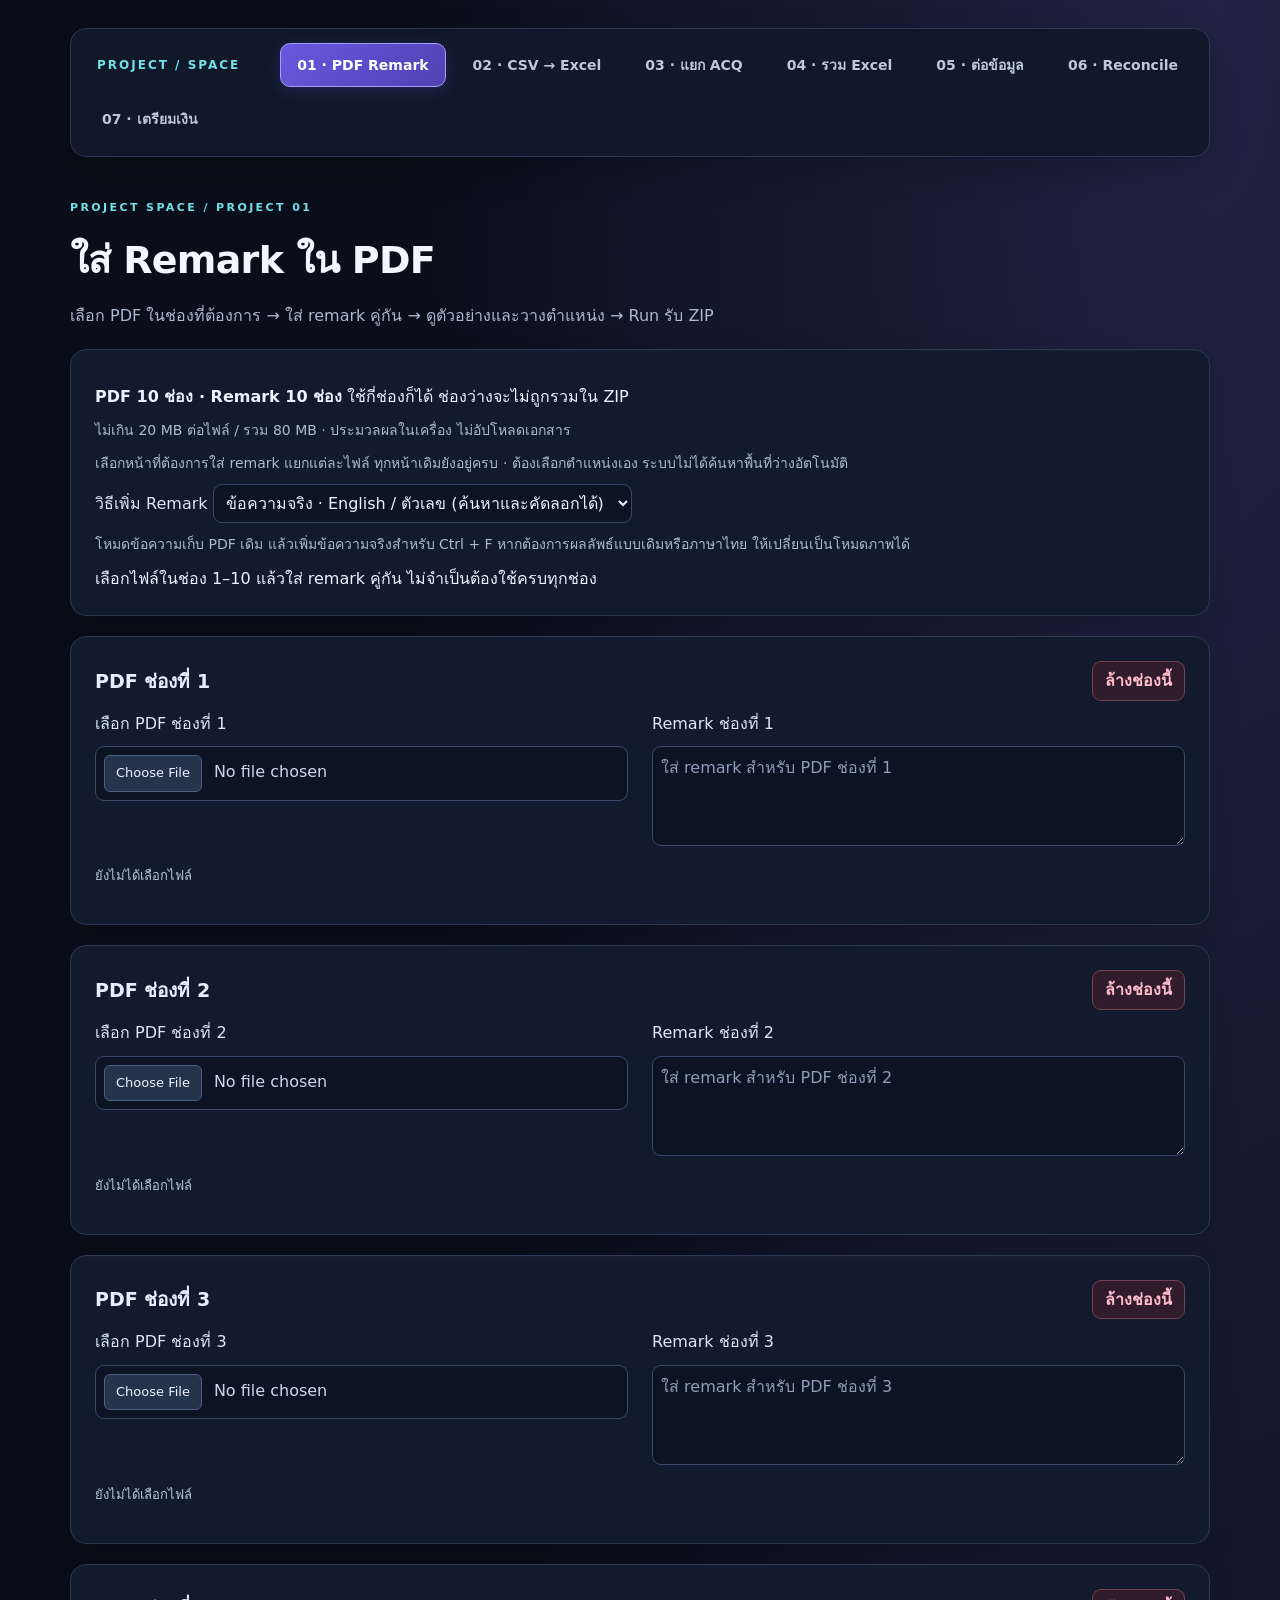
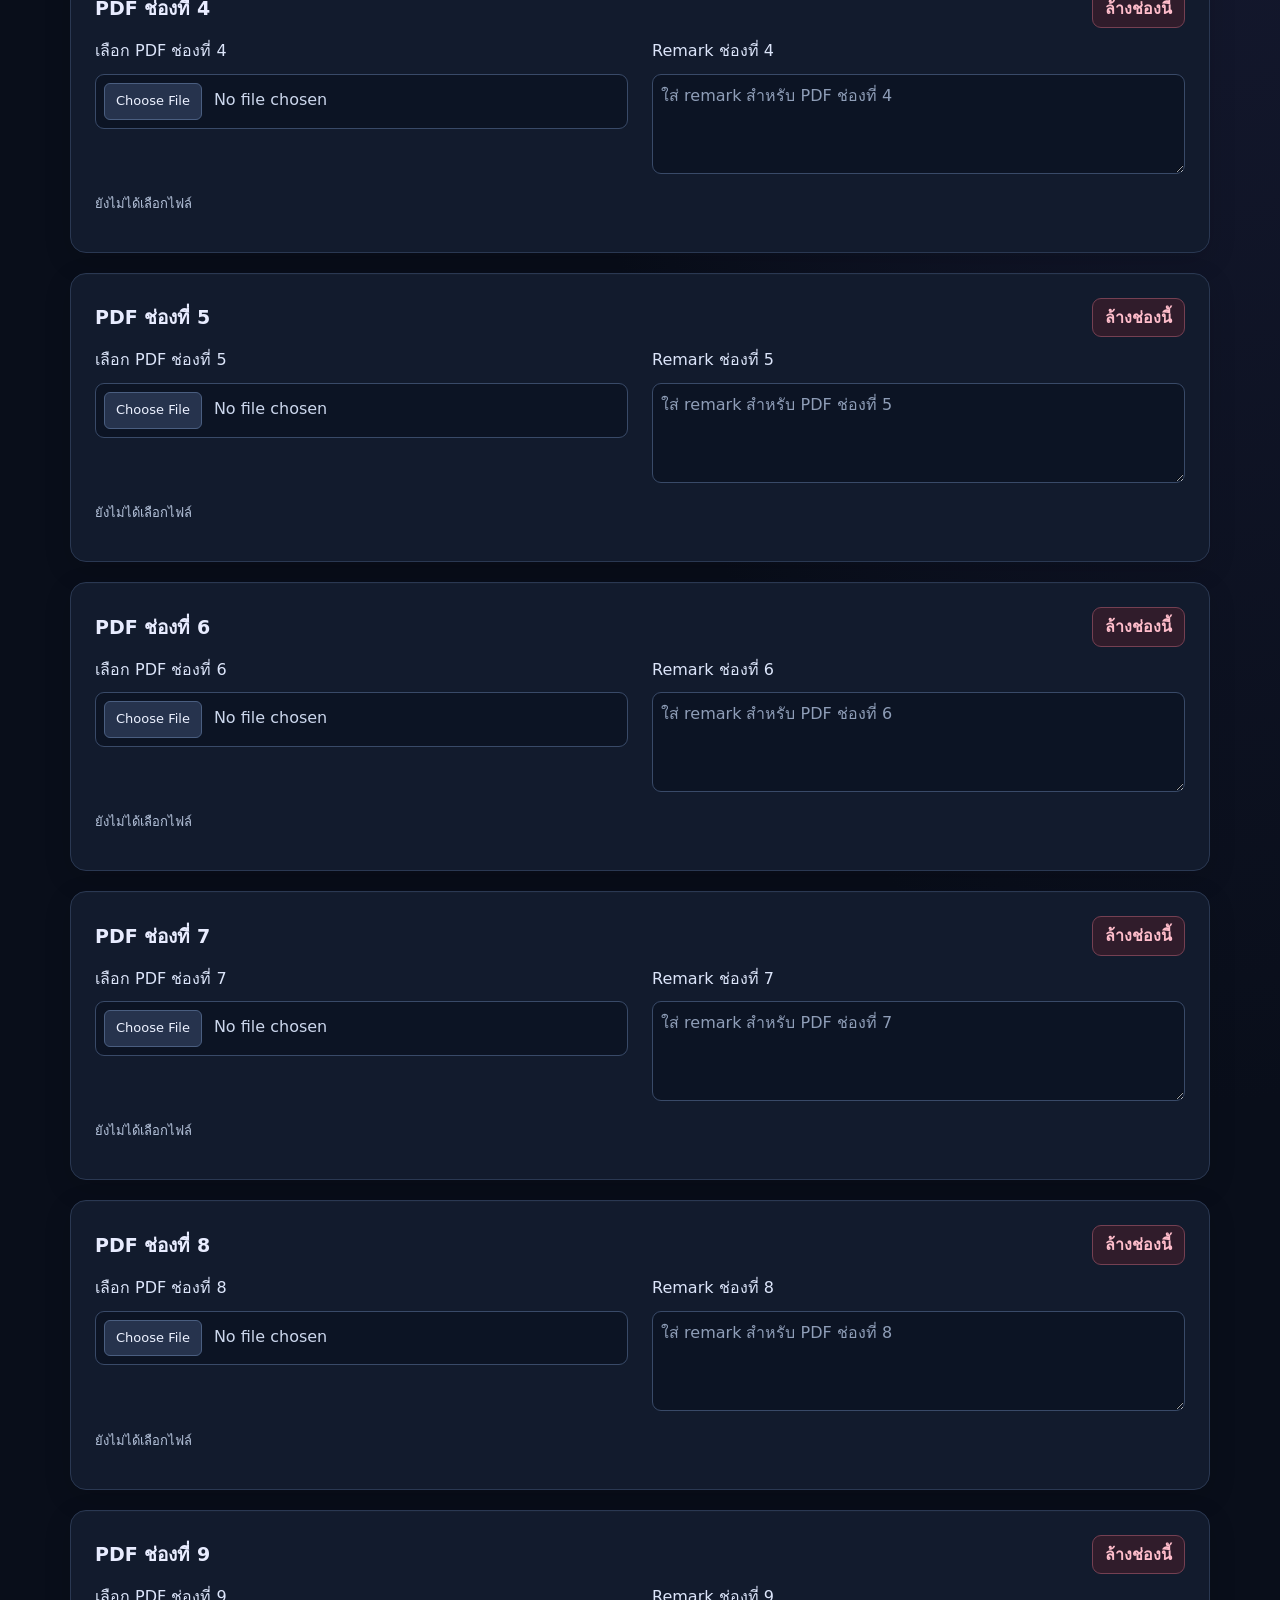
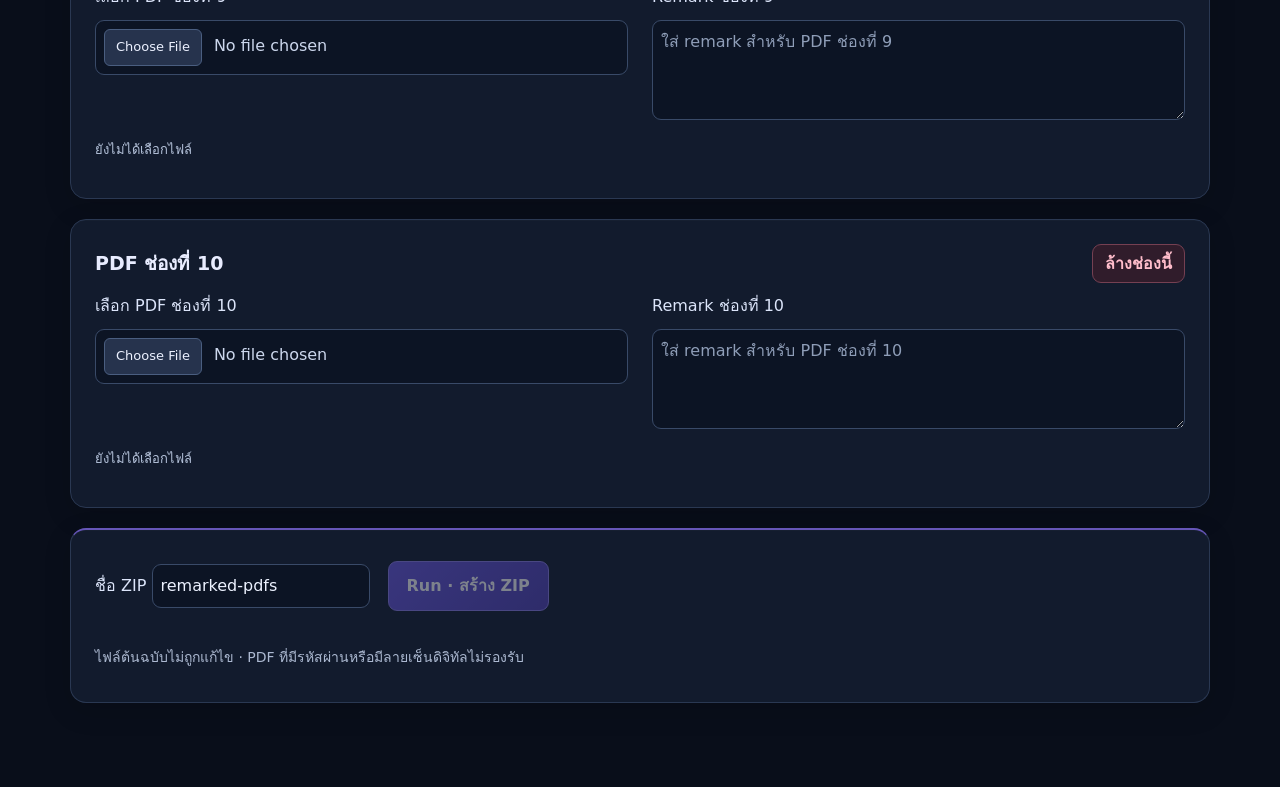
==== commit 389e8f6a: "Add project 07 reviewed settlement funding prototype with business-day rules" ====
--- a/index.html
+++ b/index.html
@@ -1 +1 @@
-<!doctype html><html lang="th"><head><meta charset="utf-8"><meta name="viewport" content="width=device-width,initial-scale=1"><title>Project Space · PDF Remark</title><link rel="stylesheet" href="style.css?v=slots-2"><script defer src="vendor/pdf-lib.min.js"></script><script defer src="vendor/jszip.min.js"></script><script defer src="app.js?v=search-text-1"></script><script>setTimeout(function(){if(!window.remarkAppReady){var el=document.getElementById("status");el.textContent="โหลดหน้าแอปไม่สำเร็จ กรุณารีเฟรช หรือเปิดด้วย Chrome / Edge รุ่นล่าสุด";el.className="error";}},12000);</script><link rel="stylesheet" href="theme.css?v=dark-1"></head><body><main><nav aria-label="เลือกโปรเจกต์"><a href="index.html" aria-current="page">01 · PDF Remark</a><a href="csv-excel.html">02 · CSV → Excel</a><a href="acq-split.html">03 · แยก ACQ</a><a href="merge-excel.html">04 · รวม Excel</a><a href="append-excel.html">05 · ต่อข้อมูล</a><a href="reconcile.html">06 · Reconcile</a></nav><span class="eyebrow">PROJECT SPACE / PROJECT 01</span><h1>ใส่ Remark ใน PDF</h1><p>เลือก PDF ในช่องที่ต้องการ → ใส่ remark คู่กัน → ดูตัวอย่างและวางตำแหน่ง → Run รับ ZIP</p><section class="panel"><p><strong>PDF 10 ช่อง · Remark 10 ช่อง</strong> ใช้กี่ช่องก็ได้ ช่องว่างจะไม่ถูกรวมใน ZIP</p><p class="muted">ไม่เกิน 20 MB ต่อไฟล์ / รวม 80 MB · ประมวลผลในเครื่อง ไม่อัปโหลดเอกสาร</p><p class="muted">เลือกหน้าที่ต้องการใส่ remark แยกแต่ละไฟล์ ทุกหน้าเดิมยังอยู่ครบ · ต้องเลือกตำแหน่งเอง ระบบไม่ได้ค้นหาพื้นที่ว่างอัตโนมัติ</p><label>วิธีเพิ่ม Remark <select id="remarkMode"><option value="text">ข้อความจริง · English / ตัวเลข (ค้นหาและคัดลอกได้)</option><option value="image">ภาพแบบเดิม · รองรับภาษาไทย (ค้นหา remark ไม่ได้)</option></select></label><p class="muted">โหมดข้อความเก็บ PDF เดิม แล้วเพิ่มข้อความจริงสำหรับ Ctrl + F หากต้องการผลลัพธ์แบบเดิมหรือภาษาไทย ให้เปลี่ยนเป็นโหมดภาพได้</p><div id="status" role="status" aria-live="polite">เลือกไฟล์ในช่อง 1–10 แล้วใส่ remark คู่กัน ไม่จำเป็นต้องใช้ครบทุกช่อง</div></section><div id="items"><section class="item" data-slot="1"><div class="row"><h2>PDF ช่องที่ 1</h2><button class="remove" type="button">ล้างช่องนี้</button></div><div class="slot-grid"><label>เลือก PDF ช่องที่ 1<input class="file" type="file" accept=".pdf,application/pdf"></label><label>Remark ช่องที่ 1<textarea maxlength="4000" placeholder="ใส่ remark สำหรับ PDF ช่องที่ 1"></textarea></label></div><p class="note" role="status">ยังไม่ได้เลือกไฟล์</p><details class="details" hidden><summary>ดูตัวอย่าง PDF / เลือกตำแหน่ง remark</summary><div class="editor"><div><label>หน้าที่ใส่ remark <select class="page"></select></label><label>ขนาดตัวอักษร (pt) <input class="size" type="number" min="6" max="36" value="11"></label><label>ชื่อ PDF ที่ได้ <input class="name" maxlength="100"></label><p class="muted">คลิกพื้นที่ว่างบน PDF เพื่อวางข้อความ ตรวจสอบว่าไม่ทับข้อมูลเดิมก่อน Run</p></div><div class="stage" aria-label="คลิกเพื่อวาง remark"><canvas></canvas><div class="overlay"></div></div></div></details></section><section class="item" data-slot="2"><div class="row"><h2>PDF ช่องที่ 2</h2><button class="remove" type="button">ล้างช่องนี้</button></div><div class="slot-grid"><label>เลือก PDF ช่องที่ 2<input class="file" type="file" accept=".pdf,application/pdf"></label><label>Remark ช่องที่ 2<textarea maxlength="4000" placeholder="ใส่ remark สำหรับ PDF ช่องที่ 2"></textarea></label></div><p class="note" role="status">ยังไม่ได้เลือกไฟล์</p><details class="details" hidden><summary>ดูตัวอย่าง PDF / เลือกตำแหน่ง remark</summary><div class="editor"><div><label>หน้าที่ใส่ remark <select class="page"></select></label><label>ขนาดตัวอักษร (pt) <input class="size" type="number" min="6" max="36" value="11"></label><label>ชื่อ PDF ที่ได้ <input class="name" maxlength="100"></label><p class="muted">คลิกพื้นที่ว่างบน PDF เพื่อวางข้อความ ตรวจสอบว่าไม่ทับข้อมูลเดิมก่อน Run</p></div><div class="stage" aria-label="คลิกเพื่อวาง remark"><canvas></canvas><div class="overlay"></div></div></div></details></section><section class="item" data-slot="3"><div class="row"><h2>PDF ช่องที่ 3</h2><button class="remove" type="button">ล้างช่องนี้</button></div><div class="slot-grid"><label>เลือก PDF ช่องที่ 3<input class="file" type="file" accept=".pdf,application/pdf"></label><label>Remark ช่องที่ 3<textarea maxlength="4000" placeholder="ใส่ remark สำหรับ PDF ช่องที่ 3"></textarea></label></div><p class="note" role="status">ยังไม่ได้เลือกไฟล์</p><details class="details" hidden><summary>ดูตัวอย่าง PDF / เลือกตำแหน่ง remark</summary><div class="editor"><div><label>หน้าที่ใส่ remark <select class="page"></select></label><label>ขนาดตัวอักษร (pt) <input class="size" type="number" min="6" max="36" value="11"></label><label>ชื่อ PDF ที่ได้ <input class="name" maxlength="100"></label><p class="muted">คลิกพื้นที่ว่างบน PDF เพื่อวางข้อความ ตรวจสอบว่าไม่ทับข้อมูลเดิมก่อน Run</p></div><div class="stage" aria-label="คลิกเพื่อวาง remark"><canvas></canvas><div class="overlay"></div></div></div></details></section><section class="item" data-slot="4"><div class="row"><h2>PDF ช่องที่ 4</h2><button class="remove" type="button">ล้างช่องนี้</button></div><div class="slot-grid"><label>เลือก PDF ช่องที่ 4<input class="file" type="file" accept=".pdf,application/pdf"></label><label>Remark ช่องที่ 4<textarea maxlength="4000" placeholder="ใส่ remark สำหรับ PDF ช่องที่ 4"></textarea></label></div><p class="note" role="status">ยังไม่ได้เลือกไฟล์</p><details class="details" hidden><summary>ดูตัวอย่าง PDF / เลือกตำแหน่ง remark</summary><div class="editor"><div><label>หน้าที่ใส่ remark <select class="page"></select></label><label>ขนาดตัวอักษร (pt) <input class="size" type="number" min="6" max="36" value="11"></label><label>ชื่อ PDF ที่ได้ <input class="name" maxlength="100"></label><p class="muted">คลิกพื้นที่ว่างบน PDF เพื่อวางข้อความ ตรวจสอบว่าไม่ทับข้อมูลเดิมก่อน Run</p></div><div class="stage" aria-label="คลิกเพื่อวาง remark"><canvas></canvas><div class="overlay"></div></div></div></details></section><section class="item" data-slot="5"><div class="row"><h2>PDF ช่องที่ 5</h2><button class="remove" type="button">ล้างช่องนี้</button></div><div class="slot-grid"><label>เลือก PDF ช่องที่ 5<input class="file" type="file" accept=".pdf,application/pdf"></label><label>Remark ช่องที่ 5<textarea maxlength="4000" placeholder="ใส่ remark สำหรับ PDF ช่องที่ 5"></textarea></label></div><p class="note" role="status">ยังไม่ได้เลือกไฟล์</p><details class="details" hidden><summary>ดูตัวอย่าง PDF / เลือกตำแหน่ง remark</summary><div class="editor"><div><label>หน้าที่ใส่ remark <select class="page"></select></label><label>ขนาดตัวอักษร (pt) <input class="size" type="number" min="6" max="36" value="11"></label><label>ชื่อ PDF ที่ได้ <input class="name" maxlength="100"></label><p class="muted">คลิกพื้นที่ว่างบน PDF เพื่อวางข้อความ ตรวจสอบว่าไม่ทับข้อมูลเดิมก่อน Run</p></div><div class="stage" aria-label="คลิกเพื่อวาง remark"><canvas></canvas><div class="overlay"></div></div></div></details></section><section class="item" data-slot="6"><div class="row"><h2>PDF ช่องที่ 6</h2><button class="remove" type="button">ล้างช่องนี้</button></div><div class="slot-grid"><label>เลือก PDF ช่องที่ 6<input class="file" type="file" accept=".pdf,application/pdf"></label><label>Remark ช่องที่ 6<textarea maxlength="4000" placeholder="ใส่ remark สำหรับ PDF ช่องที่ 6"></textarea></label></div><p class="note" role="status">ยังไม่ได้เลือกไฟล์</p><details class="details" hidden><summary>ดูตัวอย่าง PDF / เลือกตำแหน่ง remark</summary><div class="editor"><div><label>หน้าที่ใส่ remark <select class="page"></select></label><label>ขนาดตัวอักษร (pt) <input class="size" type="number" min="6" max="36" value="11"></label><label>ชื่อ PDF ที่ได้ <input class="name" maxlength="100"></label><p class="muted">คลิกพื้นที่ว่างบน PDF เพื่อวางข้อความ ตรวจสอบว่าไม่ทับข้อมูลเดิมก่อน Run</p></div><div class="stage" aria-label="คลิกเพื่อวาง remark"><canvas></canvas><div class="overlay"></div></div></div></details></section><section class="item" data-slot="7"><div class="row"><h2>PDF ช่องที่ 7</h2><button class="remove" type="button">ล้างช่องนี้</button></div><div class="slot-grid"><label>เลือก PDF ช่องที่ 7<input class="file" type="file" accept=".pdf,application/pdf"></label><label>Remark ช่องที่ 7<textarea maxlength="4000" placeholder="ใส่ remark สำหรับ PDF ช่องที่ 7"></textarea></label></div><p class="note" role="status">ยังไม่ได้เลือกไฟล์</p><details class="details" hidden><summary>ดูตัวอย่าง PDF / เลือกตำแหน่ง remark</summary><div class="editor"><div><label>หน้าที่ใส่ remark <select class="page"></select></label><label>ขนาดตัวอักษร (pt) <input class="size" type="number" min="6" max="36" value="11"></label><label>ชื่อ PDF ที่ได้ <input class="name" maxlength="100"></label><p class="muted">คลิกพื้นที่ว่างบน PDF เพื่อวางข้อความ ตรวจสอบว่าไม่ทับข้อมูลเดิมก่อน Run</p></div><div class="stage" aria-label="คลิกเพื่อวาง remark"><canvas></canvas><div class="overlay"></div></div></div></details></section><section class="item" data-slot="8"><div class="row"><h2>PDF ช่องที่ 8</h2><button class="remove" type="button">ล้างช่องนี้</button></div><div class="slot-grid"><label>เลือก PDF ช่องที่ 8<input class="file" type="file" accept=".pdf,application/pdf"></label><label>Remark ช่องที่ 8<textarea maxlength="4000" placeholder="ใส่ remark สำหรับ PDF ช่องที่ 8"></textarea></label></div><p class="note" role="status">ยังไม่ได้เลือกไฟล์</p><details class="details" hidden><summary>ดูตัวอย่าง PDF / เลือกตำแหน่ง remark</summary><div class="editor"><div><label>หน้าที่ใส่ remark <select class="page"></select></label><label>ขนาดตัวอักษร (pt) <input class="size" type="number" min="6" max="36" value="11"></label><label>ชื่อ PDF ที่ได้ <input class="name" maxlength="100"></label><p class="muted">คลิกพื้นที่ว่างบน PDF เพื่อวางข้อความ ตรวจสอบว่าไม่ทับข้อมูลเดิมก่อน Run</p></div><div class="stage" aria-label="คลิกเพื่อวาง remark"><canvas></canvas><div class="overlay"></div></div></div></details></section><section class="item" data-slot="9"><div class="row"><h2>PDF ช่องที่ 9</h2><button class="remove" type="button">ล้างช่องนี้</button></div><div class="slot-grid"><label>เลือก PDF ช่องที่ 9<input class="file" type="file" accept=".pdf,application/pdf"></label><label>Remark ช่องที่ 9<textarea maxlength="4000" placeholder="ใส่ remark สำหรับ PDF ช่องที่ 9"></textarea></label></div><p class="note" role="status">ยังไม่ได้เลือกไฟล์</p><details class="details" hidden><summary>ดูตัวอย่าง PDF / เลือกตำแหน่ง remark</summary><div class="editor"><div><label>หน้าที่ใส่ remark <select class="page"></select></label><label>ขนาดตัวอักษร (pt) <input class="size" type="number" min="6" max="36" value="11"></label><label>ชื่อ PDF ที่ได้ <input class="name" maxlength="100"></label><p class="muted">คลิกพื้นที่ว่างบน PDF เพื่อวางข้อความ ตรวจสอบว่าไม่ทับข้อมูลเดิมก่อน Run</p></div><div class="stage" aria-label="คลิกเพื่อวาง remark"><canvas></canvas><div class="overlay"></div></div></div></details></section><section class="item" data-slot="10"><div class="row"><h2>PDF ช่องที่ 10</h2><button class="remove" type="button">ล้างช่องนี้</button></div><div class="slot-grid"><label>เลือก PDF ช่องที่ 10<input class="file" type="file" accept=".pdf,application/pdf"></label><label>Remark ช่องที่ 10<textarea maxlength="4000" placeholder="ใส่ remark สำหรับ PDF ช่องที่ 10"></textarea></label></div><p class="note" role="status">ยังไม่ได้เลือกไฟล์</p><details class="details" hidden><summary>ดูตัวอย่าง PDF / เลือกตำแหน่ง remark</summary><div class="editor"><div><label>หน้าที่ใส่ remark <select class="page"></select></label><label>ขนาดตัวอักษร (pt) <input class="size" type="number" min="6" max="36" value="11"></label><label>ชื่อ PDF ที่ได้ <input class="name" maxlength="100"></label><p class="muted">คลิกพื้นที่ว่างบน PDF เพื่อวางข้อความ ตรวจสอบว่าไม่ทับข้อมูลเดิมก่อน Run</p></div><div class="stage" aria-label="คลิกเพื่อวาง remark"><canvas></canvas><div class="overlay"></div></div></div></details></section></div><section class="panel footer"><label>ชื่อ ZIP <input id="zipname" value="remarked-pdfs" maxlength="100"></label><button id="run" disabled>Run · สร้าง ZIP</button><a id="download" hidden>ดาวน์โหลด ZIP อีกครั้ง</a><p class="muted">ไฟล์ต้นฉบับไม่ถูกแก้ไข · PDF ที่มีรหัสผ่านหรือมีลายเซ็นดิจิทัลไม่รองรับ</p></section></main></body></html>
+<!doctype html><html lang="th"><head><meta charset="utf-8"><meta name="viewport" content="width=device-width,initial-scale=1"><title>Project Space · PDF Remark</title><link rel="stylesheet" href="style.css?v=slots-2"><script defer src="vendor/pdf-lib.min.js"></script><script defer src="vendor/jszip.min.js"></script><script defer src="app.js?v=search-text-1"></script><script>setTimeout(function(){if(!window.remarkAppReady){var el=document.getElementById("status");el.textContent="โหลดหน้าแอปไม่สำเร็จ กรุณารีเฟรช หรือเปิดด้วย Chrome / Edge รุ่นล่าสุด";el.className="error";}},12000);</script><link rel="stylesheet" href="theme.css?v=dark-1"></head><body><main><nav aria-label="เลือกโปรเจกต์"><a href="index.html" aria-current="page">01 · PDF Remark</a><a href="csv-excel.html">02 · CSV → Excel</a><a href="acq-split.html">03 · แยก ACQ</a><a href="merge-excel.html">04 · รวม Excel</a><a href="append-excel.html">05 · ต่อข้อมูล</a><a href="reconcile.html">06 · Reconcile</a><a href="funding.html">07 · เตรียมเงิน</a></nav><span class="eyebrow">PROJECT SPACE / PROJECT 01</span><h1>ใส่ Remark ใน PDF</h1><p>เลือก PDF ในช่องที่ต้องการ → ใส่ remark คู่กัน → ดูตัวอย่างและวางตำแหน่ง → Run รับ ZIP</p><section class="panel"><p><strong>PDF 10 ช่อง · Remark 10 ช่อง</strong> ใช้กี่ช่องก็ได้ ช่องว่างจะไม่ถูกรวมใน ZIP</p><p class="muted">ไม่เกิน 20 MB ต่อไฟล์ / รวม 80 MB · ประมวลผลในเครื่อง ไม่อัปโหลดเอกสาร</p><p class="muted">เลือกหน้าที่ต้องการใส่ remark แยกแต่ละไฟล์ ทุกหน้าเดิมยังอยู่ครบ · ต้องเลือกตำแหน่งเอง ระบบไม่ได้ค้นหาพื้นที่ว่างอัตโนมัติ</p><label>วิธีเพิ่ม Remark <select id="remarkMode"><option value="text">ข้อความจริง · English / ตัวเลข (ค้นหาและคัดลอกได้)</option><option value="image">ภาพแบบเดิม · รองรับภาษาไทย (ค้นหา remark ไม่ได้)</option></select></label><p class="muted">โหมดข้อความเก็บ PDF เดิม แล้วเพิ่มข้อความจริงสำหรับ Ctrl + F หากต้องการผลลัพธ์แบบเดิมหรือภาษาไทย ให้เปลี่ยนเป็นโหมดภาพได้</p><div id="status" role="status" aria-live="polite">เลือกไฟล์ในช่อง 1–10 แล้วใส่ remark คู่กัน ไม่จำเป็นต้องใช้ครบทุกช่อง</div></section><div id="items"><section class="item" data-slot="1"><div class="row"><h2>PDF ช่องที่ 1</h2><button class="remove" type="button">ล้างช่องนี้</button></div><div class="slot-grid"><label>เลือก PDF ช่องที่ 1<input class="file" type="file" accept=".pdf,application/pdf"></label><label>Remark ช่องที่ 1<textarea maxlength="4000" placeholder="ใส่ remark สำหรับ PDF ช่องที่ 1"></textarea></label></div><p class="note" role="status">ยังไม่ได้เลือกไฟล์</p><details class="details" hidden><summary>ดูตัวอย่าง PDF / เลือกตำแหน่ง remark</summary><div class="editor"><div><label>หน้าที่ใส่ remark <select class="page"></select></label><label>ขนาดตัวอักษร (pt) <input class="size" type="number" min="6" max="36" value="11"></label><label>ชื่อ PDF ที่ได้ <input class="name" maxlength="100"></label><p class="muted">คลิกพื้นที่ว่างบน PDF เพื่อวางข้อความ ตรวจสอบว่าไม่ทับข้อมูลเดิมก่อน Run</p></div><div class="stage" aria-label="คลิกเพื่อวาง remark"><canvas></canvas><div class="overlay"></div></div></div></details></section><section class="item" data-slot="2"><div class="row"><h2>PDF ช่องที่ 2</h2><button class="remove" type="button">ล้างช่องนี้</button></div><div class="slot-grid"><label>เลือก PDF ช่องที่ 2<input class="file" type="file" accept=".pdf,application/pdf"></label><label>Remark ช่องที่ 2<textarea maxlength="4000" placeholder="ใส่ remark สำหรับ PDF ช่องที่ 2"></textarea></label></div><p class="note" role="status">ยังไม่ได้เลือกไฟล์</p><details class="details" hidden><summary>ดูตัวอย่าง PDF / เลือกตำแหน่ง remark</summary><div class="editor"><div><label>หน้าที่ใส่ remark <select class="page"></select></label><label>ขนาดตัวอักษร (pt) <input class="size" type="number" min="6" max="36" value="11"></label><label>ชื่อ PDF ที่ได้ <input class="name" maxlength="100"></label><p class="muted">คลิกพื้นที่ว่างบน PDF เพื่อวางข้อความ ตรวจสอบว่าไม่ทับข้อมูลเดิมก่อน Run</p></div><div class="stage" aria-label="คลิกเพื่อวาง remark"><canvas></canvas><div class="overlay"></div></div></div></details></section><section class="item" data-slot="3"><div class="row"><h2>PDF ช่องที่ 3</h2><button class="remove" type="button">ล้างช่องนี้</button></div><div class="slot-grid"><label>เลือก PDF ช่องที่ 3<input class="file" type="file" accept=".pdf,application/pdf"></label><label>Remark ช่องที่ 3<textarea maxlength="4000" placeholder="ใส่ remark สำหรับ PDF ช่องที่ 3"></textarea></label></div><p class="note" role="status">ยังไม่ได้เลือกไฟล์</p><details class="details" hidden><summary>ดูตัวอย่าง PDF / เลือกตำแหน่ง remark</summary><div class="editor"><div><label>หน้าที่ใส่ remark <select class="page"></select></label><label>ขนาดตัวอักษร (pt) <input class="size" type="number" min="6" max="36" value="11"></label><label>ชื่อ PDF ที่ได้ <input class="name" maxlength="100"></label><p class="muted">คลิกพื้นที่ว่างบน PDF เพื่อวางข้อความ ตรวจสอบว่าไม่ทับข้อมูลเดิมก่อน Run</p></div><div class="stage" aria-label="คลิกเพื่อวาง remark"><canvas></canvas><div class="overlay"></div></div></div></details></section><section class="item" data-slot="4"><div class="row"><h2>PDF ช่องที่ 4</h2><button class="remove" type="button">ล้างช่องนี้</button></div><div class="slot-grid"><label>เลือก PDF ช่องที่ 4<input class="file" type="file" accept=".pdf,application/pdf"></label><label>Remark ช่องที่ 4<textarea maxlength="4000" placeholder="ใส่ remark สำหรับ PDF ช่องที่ 4"></textarea></label></div><p class="note" role="status">ยังไม่ได้เลือกไฟล์</p><details class="details" hidden><summary>ดูตัวอย่าง PDF / เลือกตำแหน่ง remark</summary><div class="editor"><div><label>หน้าที่ใส่ remark <select class="page"></select></label><label>ขนาดตัวอักษร (pt) <input class="size" type="number" min="6" max="36" value="11"></label><label>ชื่อ PDF ที่ได้ <input class="name" maxlength="100"></label><p class="muted">คลิกพื้นที่ว่างบน PDF เพื่อวางข้อความ ตรวจสอบว่าไม่ทับข้อมูลเดิมก่อน Run</p></div><div class="stage" aria-label="คลิกเพื่อวาง remark"><canvas></canvas><div class="overlay"></div></div></div></details></section><section class="item" data-slot="5"><div class="row"><h2>PDF ช่องที่ 5</h2><button class="remove" type="button">ล้างช่องนี้</button></div><div class="slot-grid"><label>เลือก PDF ช่องที่ 5<input class="file" type="file" accept=".pdf,application/pdf"></label><label>Remark ช่องที่ 5<textarea maxlength="4000" placeholder="ใส่ remark สำหรับ PDF ช่องที่ 5"></textarea></label></div><p class="note" role="status">ยังไม่ได้เลือกไฟล์</p><details class="details" hidden><summary>ดูตัวอย่าง PDF / เลือกตำแหน่ง remark</summary><div class="editor"><div><label>หน้าที่ใส่ remark <select class="page"></select></label><label>ขนาดตัวอักษร (pt) <input class="size" type="number" min="6" max="36" value="11"></label><label>ชื่อ PDF ที่ได้ <input class="name" maxlength="100"></label><p class="muted">คลิกพื้นที่ว่างบน PDF เพื่อวางข้อความ ตรวจสอบว่าไม่ทับข้อมูลเดิมก่อน Run</p></div><div class="stage" aria-label="คลิกเพื่อวาง remark"><canvas></canvas><div class="overlay"></div></div></div></details></section><section class="item" data-slot="6"><div class="row"><h2>PDF ช่องที่ 6</h2><button class="remove" type="button">ล้างช่องนี้</button></div><div class="slot-grid"><label>เลือก PDF ช่องที่ 6<input class="file" type="file" accept=".pdf,application/pdf"></label><label>Remark ช่องที่ 6<textarea maxlength="4000" placeholder="ใส่ remark สำหรับ PDF ช่องที่ 6"></textarea></label></div><p class="note" role="status">ยังไม่ได้เลือกไฟล์</p><details class="details" hidden><summary>ดูตัวอย่าง PDF / เลือกตำแหน่ง remark</summary><div class="editor"><div><label>หน้าที่ใส่ remark <select class="page"></select></label><label>ขนาดตัวอักษร (pt) <input class="size" type="number" min="6" max="36" value="11"></label><label>ชื่อ PDF ที่ได้ <input class="name" maxlength="100"></label><p class="muted">คลิกพื้นที่ว่างบน PDF เพื่อวางข้อความ ตรวจสอบว่าไม่ทับข้อมูลเดิมก่อน Run</p></div><div class="stage" aria-label="คลิกเพื่อวาง remark"><canvas></canvas><div class="overlay"></div></div></div></details></section><section class="item" data-slot="7"><div class="row"><h2>PDF ช่องที่ 7</h2><button class="remove" type="button">ล้างช่องนี้</button></div><div class="slot-grid"><label>เลือก PDF ช่องที่ 7<input class="file" type="file" accept=".pdf,application/pdf"></label><label>Remark ช่องที่ 7<textarea maxlength="4000" placeholder="ใส่ remark สำหรับ PDF ช่องที่ 7"></textarea></label></div><p class="note" role="status">ยังไม่ได้เลือกไฟล์</p><details class="details" hidden><summary>ดูตัวอย่าง PDF / เลือกตำแหน่ง remark</summary><div class="editor"><div><label>หน้าที่ใส่ remark <select class="page"></select></label><label>ขนาดตัวอักษร (pt) <input class="size" type="number" min="6" max="36" value="11"></label><label>ชื่อ PDF ที่ได้ <input class="name" maxlength="100"></label><p class="muted">คลิกพื้นที่ว่างบน PDF เพื่อวางข้อความ ตรวจสอบว่าไม่ทับข้อมูลเดิมก่อน Run</p></div><div class="stage" aria-label="คลิกเพื่อวาง remark"><canvas></canvas><div class="overlay"></div></div></div></details></section><section class="item" data-slot="8"><div class="row"><h2>PDF ช่องที่ 8</h2><button class="remove" type="button">ล้างช่องนี้</button></div><div class="slot-grid"><label>เลือก PDF ช่องที่ 8<input class="file" type="file" accept=".pdf,application/pdf"></label><label>Remark ช่องที่ 8<textarea maxlength="4000" placeholder="ใส่ remark สำหรับ PDF ช่องที่ 8"></textarea></label></div><p class="note" role="status">ยังไม่ได้เลือกไฟล์</p><details class="details" hidden><summary>ดูตัวอย่าง PDF / เลือกตำแหน่ง remark</summary><div class="editor"><div><label>หน้าที่ใส่ remark <select class="page"></select></label><label>ขนาดตัวอักษร (pt) <input class="size" type="number" min="6" max="36" value="11"></label><label>ชื่อ PDF ที่ได้ <input class="name" maxlength="100"></label><p class="muted">คลิกพื้นที่ว่างบน PDF เพื่อวางข้อความ ตรวจสอบว่าไม่ทับข้อมูลเดิมก่อน Run</p></div><div class="stage" aria-label="คลิกเพื่อวาง remark"><canvas></canvas><div class="overlay"></div></div></div></details></section><section class="item" data-slot="9"><div class="row"><h2>PDF ช่องที่ 9</h2><button class="remove" type="button">ล้างช่องนี้</button></div><div class="slot-grid"><label>เลือก PDF ช่องที่ 9<input class="file" type="file" accept=".pdf,application/pdf"></label><label>Remark ช่องที่ 9<textarea maxlength="4000" placeholder="ใส่ remark สำหรับ PDF ช่องที่ 9"></textarea></label></div><p class="note" role="status">ยังไม่ได้เลือกไฟล์</p><details class="details" hidden><summary>ดูตัวอย่าง PDF / เลือกตำแหน่ง remark</summary><div class="editor"><div><label>หน้าที่ใส่ remark <select class="page"></select></label><label>ขนาดตัวอักษร (pt) <input class="size" type="number" min="6" max="36" value="11"></label><label>ชื่อ PDF ที่ได้ <input class="name" maxlength="100"></label><p class="muted">คลิกพื้นที่ว่างบน PDF เพื่อวางข้อความ ตรวจสอบว่าไม่ทับข้อมูลเดิมก่อน Run</p></div><div class="stage" aria-label="คลิกเพื่อวาง remark"><canvas></canvas><div class="overlay"></div></div></div></details></section><section class="item" data-slot="10"><div class="row"><h2>PDF ช่องที่ 10</h2><button class="remove" type="button">ล้างช่องนี้</button></div><div class="slot-grid"><label>เลือก PDF ช่องที่ 10<input class="file" type="file" accept=".pdf,application/pdf"></label><label>Remark ช่องที่ 10<textarea maxlength="4000" placeholder="ใส่ remark สำหรับ PDF ช่องที่ 10"></textarea></label></div><p class="note" role="status">ยังไม่ได้เลือกไฟล์</p><details class="details" hidden><summary>ดูตัวอย่าง PDF / เลือกตำแหน่ง remark</summary><div class="editor"><div><label>หน้าที่ใส่ remark <select class="page"></select></label><label>ขนาดตัวอักษร (pt) <input class="size" type="number" min="6" max="36" value="11"></label><label>ชื่อ PDF ที่ได้ <input class="name" maxlength="100"></label><p class="muted">คลิกพื้นที่ว่างบน PDF เพื่อวางข้อความ ตรวจสอบว่าไม่ทับข้อมูลเดิมก่อน Run</p></div><div class="stage" aria-label="คลิกเพื่อวาง remark"><canvas></canvas><div class="overlay"></div></div></div></details></section></div><section class="panel footer"><label>ชื่อ ZIP <input id="zipname" value="remarked-pdfs" maxlength="100"></label><button id="run" disabled>Run · สร้าง ZIP</button><a id="download" hidden>ดาวน์โหลด ZIP อีกครั้ง</a><p class="muted">ไฟล์ต้นฉบับไม่ถูกแก้ไข · PDF ที่มีรหัสผ่านหรือมีลายเซ็นดิจิทัลไม่รองรับ</p></section></main></body></html>
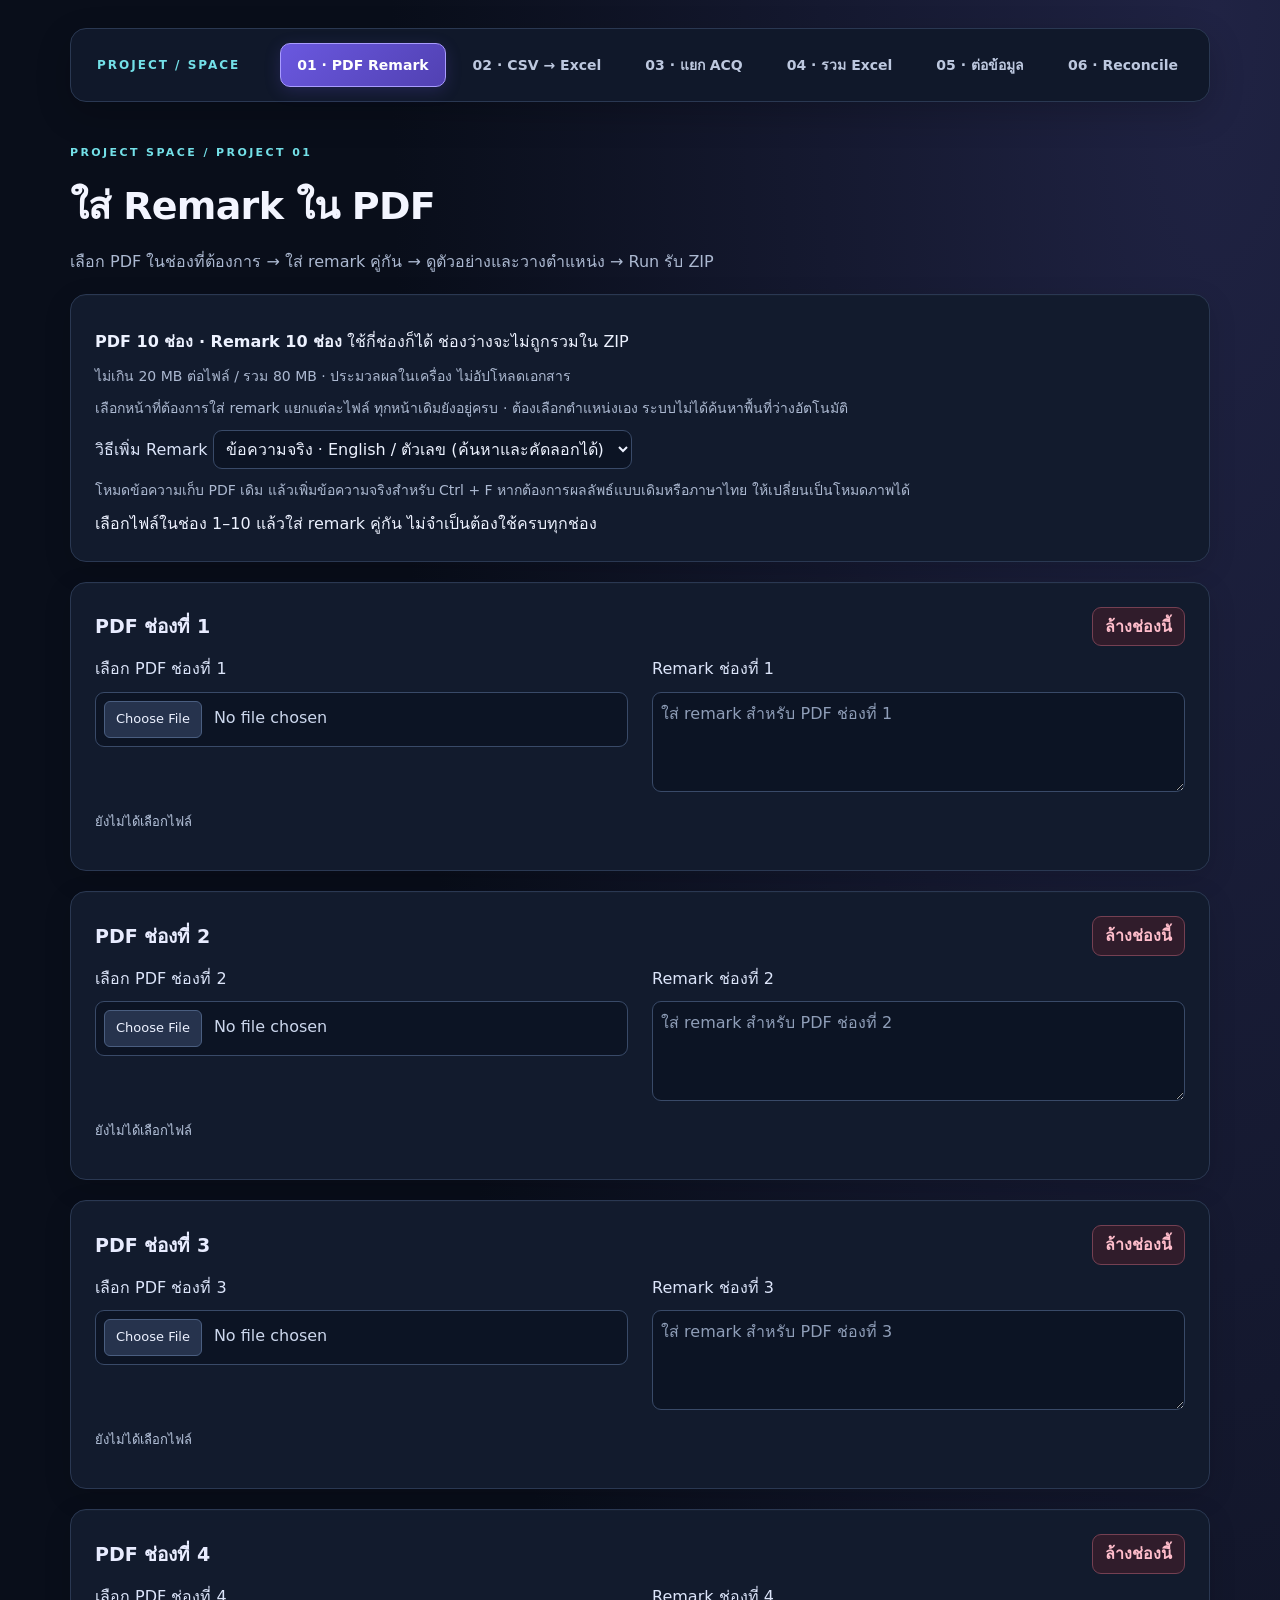
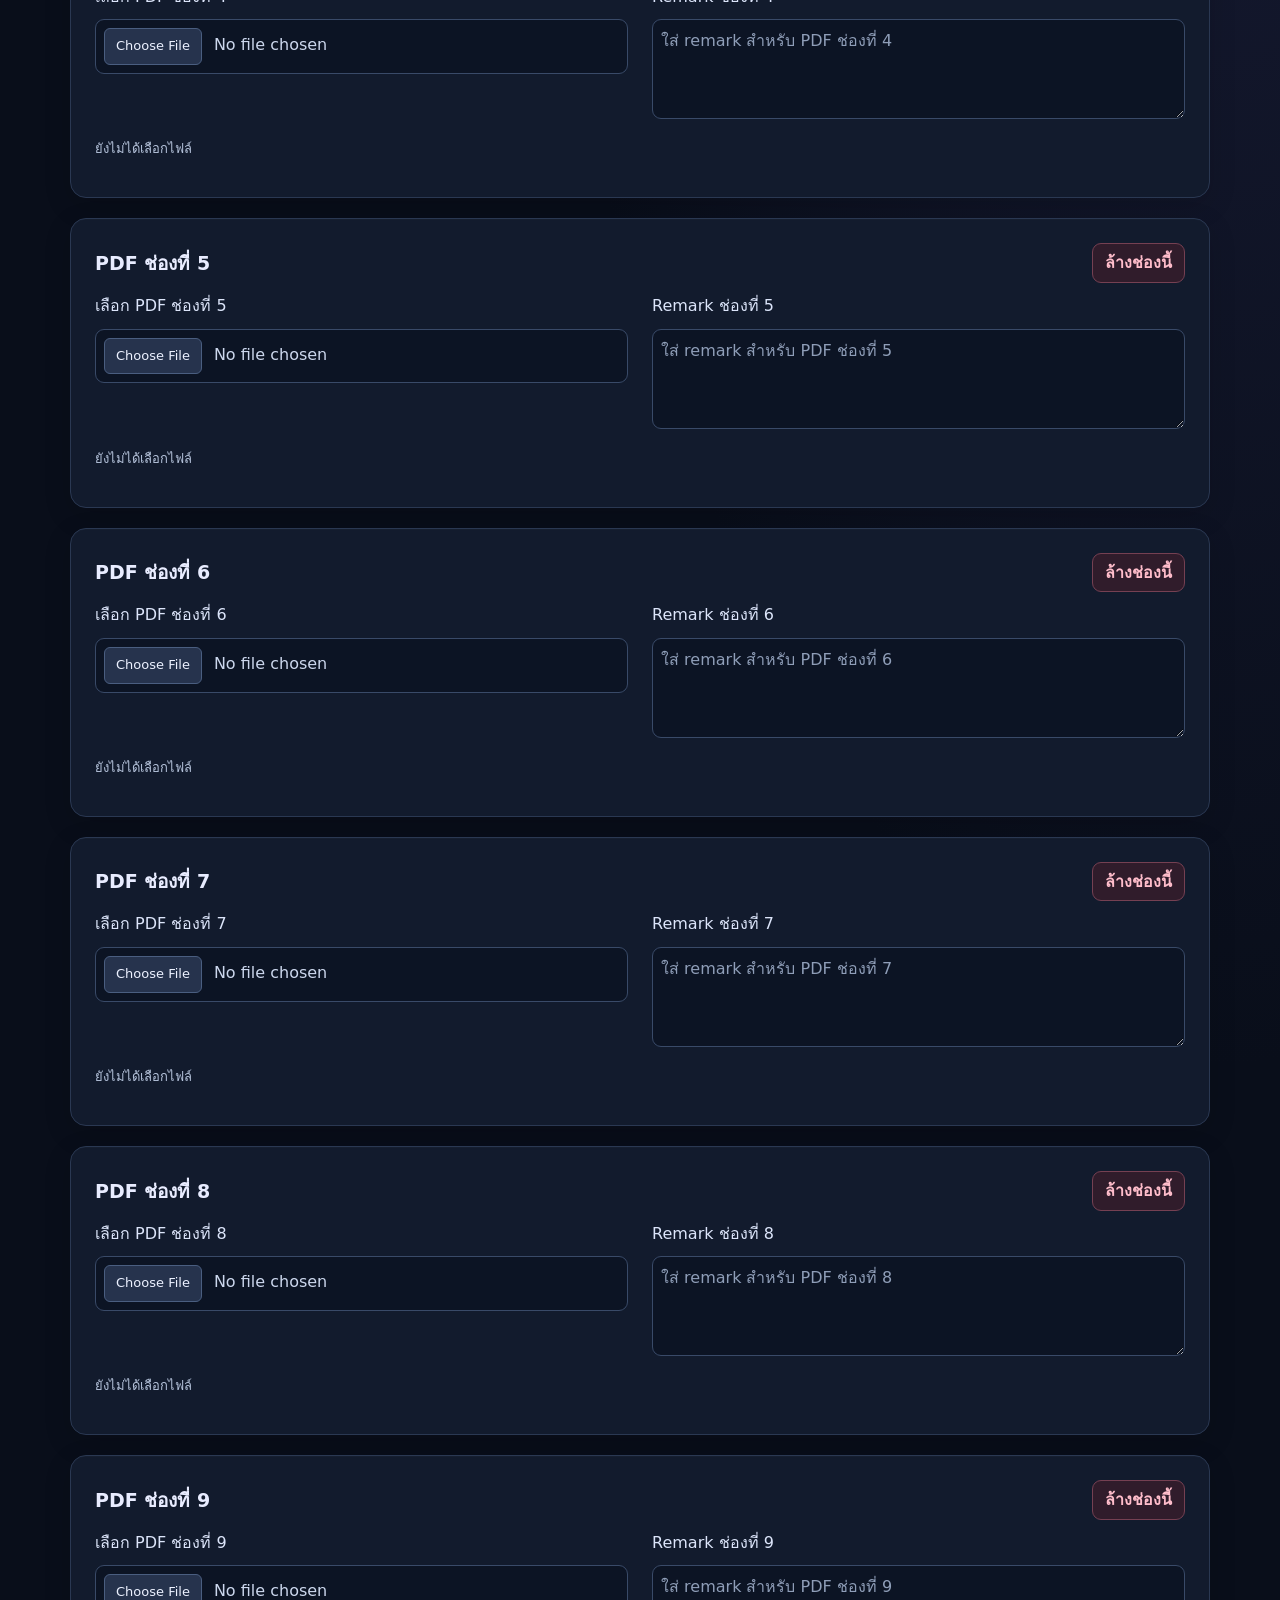
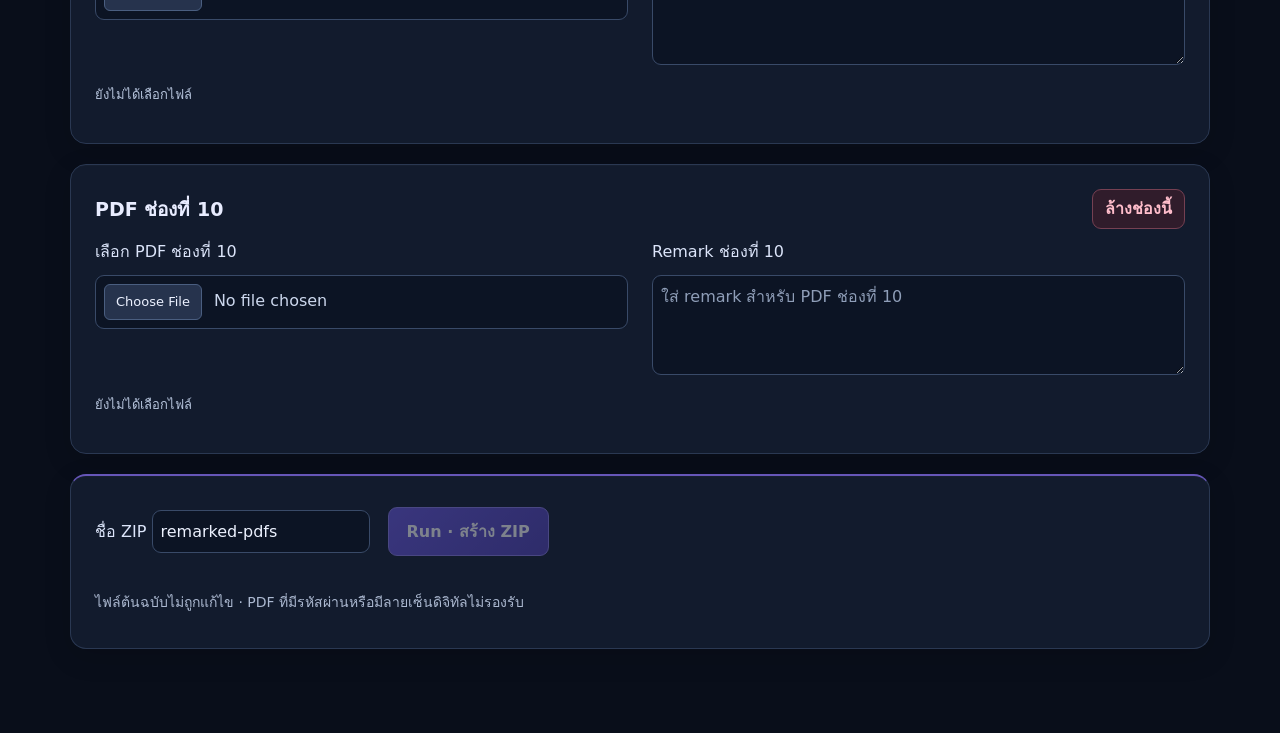
==== commit 9fca5c69: "Remove project 07 funding prototype from website" ====
--- a/index.html
+++ b/index.html
@@ -1 +1 @@
-<!doctype html><html lang="th"><head><meta charset="utf-8"><meta name="viewport" content="width=device-width,initial-scale=1"><title>Project Space · PDF Remark</title><link rel="stylesheet" href="style.css?v=slots-2"><script defer src="vendor/pdf-lib.min.js"></script><script defer src="vendor/jszip.min.js"></script><script defer src="app.js?v=search-text-1"></script><script>setTimeout(function(){if(!window.remarkAppReady){var el=document.getElementById("status");el.textContent="โหลดหน้าแอปไม่สำเร็จ กรุณารีเฟรช หรือเปิดด้วย Chrome / Edge รุ่นล่าสุด";el.className="error";}},12000);</script><link rel="stylesheet" href="theme.css?v=dark-1"></head><body><main><nav aria-label="เลือกโปรเจกต์"><a href="index.html" aria-current="page">01 · PDF Remark</a><a href="csv-excel.html">02 · CSV → Excel</a><a href="acq-split.html">03 · แยก ACQ</a><a href="merge-excel.html">04 · รวม Excel</a><a href="append-excel.html">05 · ต่อข้อมูล</a><a href="reconcile.html">06 · Reconcile</a><a href="funding.html">07 · เตรียมเงิน</a></nav><span class="eyebrow">PROJECT SPACE / PROJECT 01</span><h1>ใส่ Remark ใน PDF</h1><p>เลือก PDF ในช่องที่ต้องการ → ใส่ remark คู่กัน → ดูตัวอย่างและวางตำแหน่ง → Run รับ ZIP</p><section class="panel"><p><strong>PDF 10 ช่อง · Remark 10 ช่อง</strong> ใช้กี่ช่องก็ได้ ช่องว่างจะไม่ถูกรวมใน ZIP</p><p class="muted">ไม่เกิน 20 MB ต่อไฟล์ / รวม 80 MB · ประมวลผลในเครื่อง ไม่อัปโหลดเอกสาร</p><p class="muted">เลือกหน้าที่ต้องการใส่ remark แยกแต่ละไฟล์ ทุกหน้าเดิมยังอยู่ครบ · ต้องเลือกตำแหน่งเอง ระบบไม่ได้ค้นหาพื้นที่ว่างอัตโนมัติ</p><label>วิธีเพิ่ม Remark <select id="remarkMode"><option value="text">ข้อความจริง · English / ตัวเลข (ค้นหาและคัดลอกได้)</option><option value="image">ภาพแบบเดิม · รองรับภาษาไทย (ค้นหา remark ไม่ได้)</option></select></label><p class="muted">โหมดข้อความเก็บ PDF เดิม แล้วเพิ่มข้อความจริงสำหรับ Ctrl + F หากต้องการผลลัพธ์แบบเดิมหรือภาษาไทย ให้เปลี่ยนเป็นโหมดภาพได้</p><div id="status" role="status" aria-live="polite">เลือกไฟล์ในช่อง 1–10 แล้วใส่ remark คู่กัน ไม่จำเป็นต้องใช้ครบทุกช่อง</div></section><div id="items"><section class="item" data-slot="1"><div class="row"><h2>PDF ช่องที่ 1</h2><button class="remove" type="button">ล้างช่องนี้</button></div><div class="slot-grid"><label>เลือก PDF ช่องที่ 1<input class="file" type="file" accept=".pdf,application/pdf"></label><label>Remark ช่องที่ 1<textarea maxlength="4000" placeholder="ใส่ remark สำหรับ PDF ช่องที่ 1"></textarea></label></div><p class="note" role="status">ยังไม่ได้เลือกไฟล์</p><details class="details" hidden><summary>ดูตัวอย่าง PDF / เลือกตำแหน่ง remark</summary><div class="editor"><div><label>หน้าที่ใส่ remark <select class="page"></select></label><label>ขนาดตัวอักษร (pt) <input class="size" type="number" min="6" max="36" value="11"></label><label>ชื่อ PDF ที่ได้ <input class="name" maxlength="100"></label><p class="muted">คลิกพื้นที่ว่างบน PDF เพื่อวางข้อความ ตรวจสอบว่าไม่ทับข้อมูลเดิมก่อน Run</p></div><div class="stage" aria-label="คลิกเพื่อวาง remark"><canvas></canvas><div class="overlay"></div></div></div></details></section><section class="item" data-slot="2"><div class="row"><h2>PDF ช่องที่ 2</h2><button class="remove" type="button">ล้างช่องนี้</button></div><div class="slot-grid"><label>เลือก PDF ช่องที่ 2<input class="file" type="file" accept=".pdf,application/pdf"></label><label>Remark ช่องที่ 2<textarea maxlength="4000" placeholder="ใส่ remark สำหรับ PDF ช่องที่ 2"></textarea></label></div><p class="note" role="status">ยังไม่ได้เลือกไฟล์</p><details class="details" hidden><summary>ดูตัวอย่าง PDF / เลือกตำแหน่ง remark</summary><div class="editor"><div><label>หน้าที่ใส่ remark <select class="page"></select></label><label>ขนาดตัวอักษร (pt) <input class="size" type="number" min="6" max="36" value="11"></label><label>ชื่อ PDF ที่ได้ <input class="name" maxlength="100"></label><p class="muted">คลิกพื้นที่ว่างบน PDF เพื่อวางข้อความ ตรวจสอบว่าไม่ทับข้อมูลเดิมก่อน Run</p></div><div class="stage" aria-label="คลิกเพื่อวาง remark"><canvas></canvas><div class="overlay"></div></div></div></details></section><section class="item" data-slot="3"><div class="row"><h2>PDF ช่องที่ 3</h2><button class="remove" type="button">ล้างช่องนี้</button></div><div class="slot-grid"><label>เลือก PDF ช่องที่ 3<input class="file" type="file" accept=".pdf,application/pdf"></label><label>Remark ช่องที่ 3<textarea maxlength="4000" placeholder="ใส่ remark สำหรับ PDF ช่องที่ 3"></textarea></label></div><p class="note" role="status">ยังไม่ได้เลือกไฟล์</p><details class="details" hidden><summary>ดูตัวอย่าง PDF / เลือกตำแหน่ง remark</summary><div class="editor"><div><label>หน้าที่ใส่ remark <select class="page"></select></label><label>ขนาดตัวอักษร (pt) <input class="size" type="number" min="6" max="36" value="11"></label><label>ชื่อ PDF ที่ได้ <input class="name" maxlength="100"></label><p class="muted">คลิกพื้นที่ว่างบน PDF เพื่อวางข้อความ ตรวจสอบว่าไม่ทับข้อมูลเดิมก่อน Run</p></div><div class="stage" aria-label="คลิกเพื่อวาง remark"><canvas></canvas><div class="overlay"></div></div></div></details></section><section class="item" data-slot="4"><div class="row"><h2>PDF ช่องที่ 4</h2><button class="remove" type="button">ล้างช่องนี้</button></div><div class="slot-grid"><label>เลือก PDF ช่องที่ 4<input class="file" type="file" accept=".pdf,application/pdf"></label><label>Remark ช่องที่ 4<textarea maxlength="4000" placeholder="ใส่ remark สำหรับ PDF ช่องที่ 4"></textarea></label></div><p class="note" role="status">ยังไม่ได้เลือกไฟล์</p><details class="details" hidden><summary>ดูตัวอย่าง PDF / เลือกตำแหน่ง remark</summary><div class="editor"><div><label>หน้าที่ใส่ remark <select class="page"></select></label><label>ขนาดตัวอักษร (pt) <input class="size" type="number" min="6" max="36" value="11"></label><label>ชื่อ PDF ที่ได้ <input class="name" maxlength="100"></label><p class="muted">คลิกพื้นที่ว่างบน PDF เพื่อวางข้อความ ตรวจสอบว่าไม่ทับข้อมูลเดิมก่อน Run</p></div><div class="stage" aria-label="คลิกเพื่อวาง remark"><canvas></canvas><div class="overlay"></div></div></div></details></section><section class="item" data-slot="5"><div class="row"><h2>PDF ช่องที่ 5</h2><button class="remove" type="button">ล้างช่องนี้</button></div><div class="slot-grid"><label>เลือก PDF ช่องที่ 5<input class="file" type="file" accept=".pdf,application/pdf"></label><label>Remark ช่องที่ 5<textarea maxlength="4000" placeholder="ใส่ remark สำหรับ PDF ช่องที่ 5"></textarea></label></div><p class="note" role="status">ยังไม่ได้เลือกไฟล์</p><details class="details" hidden><summary>ดูตัวอย่าง PDF / เลือกตำแหน่ง remark</summary><div class="editor"><div><label>หน้าที่ใส่ remark <select class="page"></select></label><label>ขนาดตัวอักษร (pt) <input class="size" type="number" min="6" max="36" value="11"></label><label>ชื่อ PDF ที่ได้ <input class="name" maxlength="100"></label><p class="muted">คลิกพื้นที่ว่างบน PDF เพื่อวางข้อความ ตรวจสอบว่าไม่ทับข้อมูลเดิมก่อน Run</p></div><div class="stage" aria-label="คลิกเพื่อวาง remark"><canvas></canvas><div class="overlay"></div></div></div></details></section><section class="item" data-slot="6"><div class="row"><h2>PDF ช่องที่ 6</h2><button class="remove" type="button">ล้างช่องนี้</button></div><div class="slot-grid"><label>เลือก PDF ช่องที่ 6<input class="file" type="file" accept=".pdf,application/pdf"></label><label>Remark ช่องที่ 6<textarea maxlength="4000" placeholder="ใส่ remark สำหรับ PDF ช่องที่ 6"></textarea></label></div><p class="note" role="status">ยังไม่ได้เลือกไฟล์</p><details class="details" hidden><summary>ดูตัวอย่าง PDF / เลือกตำแหน่ง remark</summary><div class="editor"><div><label>หน้าที่ใส่ remark <select class="page"></select></label><label>ขนาดตัวอักษร (pt) <input class="size" type="number" min="6" max="36" value="11"></label><label>ชื่อ PDF ที่ได้ <input class="name" maxlength="100"></label><p class="muted">คลิกพื้นที่ว่างบน PDF เพื่อวางข้อความ ตรวจสอบว่าไม่ทับข้อมูลเดิมก่อน Run</p></div><div class="stage" aria-label="คลิกเพื่อวาง remark"><canvas></canvas><div class="overlay"></div></div></div></details></section><section class="item" data-slot="7"><div class="row"><h2>PDF ช่องที่ 7</h2><button class="remove" type="button">ล้างช่องนี้</button></div><div class="slot-grid"><label>เลือก PDF ช่องที่ 7<input class="file" type="file" accept=".pdf,application/pdf"></label><label>Remark ช่องที่ 7<textarea maxlength="4000" placeholder="ใส่ remark สำหรับ PDF ช่องที่ 7"></textarea></label></div><p class="note" role="status">ยังไม่ได้เลือกไฟล์</p><details class="details" hidden><summary>ดูตัวอย่าง PDF / เลือกตำแหน่ง remark</summary><div class="editor"><div><label>หน้าที่ใส่ remark <select class="page"></select></label><label>ขนาดตัวอักษร (pt) <input class="size" type="number" min="6" max="36" value="11"></label><label>ชื่อ PDF ที่ได้ <input class="name" maxlength="100"></label><p class="muted">คลิกพื้นที่ว่างบน PDF เพื่อวางข้อความ ตรวจสอบว่าไม่ทับข้อมูลเดิมก่อน Run</p></div><div class="stage" aria-label="คลิกเพื่อวาง remark"><canvas></canvas><div class="overlay"></div></div></div></details></section><section class="item" data-slot="8"><div class="row"><h2>PDF ช่องที่ 8</h2><button class="remove" type="button">ล้างช่องนี้</button></div><div class="slot-grid"><label>เลือก PDF ช่องที่ 8<input class="file" type="file" accept=".pdf,application/pdf"></label><label>Remark ช่องที่ 8<textarea maxlength="4000" placeholder="ใส่ remark สำหรับ PDF ช่องที่ 8"></textarea></label></div><p class="note" role="status">ยังไม่ได้เลือกไฟล์</p><details class="details" hidden><summary>ดูตัวอย่าง PDF / เลือกตำแหน่ง remark</summary><div class="editor"><div><label>หน้าที่ใส่ remark <select class="page"></select></label><label>ขนาดตัวอักษร (pt) <input class="size" type="number" min="6" max="36" value="11"></label><label>ชื่อ PDF ที่ได้ <input class="name" maxlength="100"></label><p class="muted">คลิกพื้นที่ว่างบน PDF เพื่อวางข้อความ ตรวจสอบว่าไม่ทับข้อมูลเดิมก่อน Run</p></div><div class="stage" aria-label="คลิกเพื่อวาง remark"><canvas></canvas><div class="overlay"></div></div></div></details></section><section class="item" data-slot="9"><div class="row"><h2>PDF ช่องที่ 9</h2><button class="remove" type="button">ล้างช่องนี้</button></div><div class="slot-grid"><label>เลือก PDF ช่องที่ 9<input class="file" type="file" accept=".pdf,application/pdf"></label><label>Remark ช่องที่ 9<textarea maxlength="4000" placeholder="ใส่ remark สำหรับ PDF ช่องที่ 9"></textarea></label></div><p class="note" role="status">ยังไม่ได้เลือกไฟล์</p><details class="details" hidden><summary>ดูตัวอย่าง PDF / เลือกตำแหน่ง remark</summary><div class="editor"><div><label>หน้าที่ใส่ remark <select class="page"></select></label><label>ขนาดตัวอักษร (pt) <input class="size" type="number" min="6" max="36" value="11"></label><label>ชื่อ PDF ที่ได้ <input class="name" maxlength="100"></label><p class="muted">คลิกพื้นที่ว่างบน PDF เพื่อวางข้อความ ตรวจสอบว่าไม่ทับข้อมูลเดิมก่อน Run</p></div><div class="stage" aria-label="คลิกเพื่อวาง remark"><canvas></canvas><div class="overlay"></div></div></div></details></section><section class="item" data-slot="10"><div class="row"><h2>PDF ช่องที่ 10</h2><button class="remove" type="button">ล้างช่องนี้</button></div><div class="slot-grid"><label>เลือก PDF ช่องที่ 10<input class="file" type="file" accept=".pdf,application/pdf"></label><label>Remark ช่องที่ 10<textarea maxlength="4000" placeholder="ใส่ remark สำหรับ PDF ช่องที่ 10"></textarea></label></div><p class="note" role="status">ยังไม่ได้เลือกไฟล์</p><details class="details" hidden><summary>ดูตัวอย่าง PDF / เลือกตำแหน่ง remark</summary><div class="editor"><div><label>หน้าที่ใส่ remark <select class="page"></select></label><label>ขนาดตัวอักษร (pt) <input class="size" type="number" min="6" max="36" value="11"></label><label>ชื่อ PDF ที่ได้ <input class="name" maxlength="100"></label><p class="muted">คลิกพื้นที่ว่างบน PDF เพื่อวางข้อความ ตรวจสอบว่าไม่ทับข้อมูลเดิมก่อน Run</p></div><div class="stage" aria-label="คลิกเพื่อวาง remark"><canvas></canvas><div class="overlay"></div></div></div></details></section></div><section class="panel footer"><label>ชื่อ ZIP <input id="zipname" value="remarked-pdfs" maxlength="100"></label><button id="run" disabled>Run · สร้าง ZIP</button><a id="download" hidden>ดาวน์โหลด ZIP อีกครั้ง</a><p class="muted">ไฟล์ต้นฉบับไม่ถูกแก้ไข · PDF ที่มีรหัสผ่านหรือมีลายเซ็นดิจิทัลไม่รองรับ</p></section></main></body></html>
+<!doctype html><html lang="th"><head><meta charset="utf-8"><meta name="viewport" content="width=device-width,initial-scale=1"><title>Project Space · PDF Remark</title><link rel="stylesheet" href="style.css?v=slots-2"><script defer src="vendor/pdf-lib.min.js"></script><script defer src="vendor/jszip.min.js"></script><script defer src="app.js?v=search-text-1"></script><script>setTimeout(function(){if(!window.remarkAppReady){var el=document.getElementById("status");el.textContent="โหลดหน้าแอปไม่สำเร็จ กรุณารีเฟรช หรือเปิดด้วย Chrome / Edge รุ่นล่าสุด";el.className="error";}},12000);</script><link rel="stylesheet" href="theme.css?v=dark-1"></head><body><main><nav aria-label="เลือกโปรเจกต์"><a href="index.html" aria-current="page">01 · PDF Remark</a><a href="csv-excel.html">02 · CSV → Excel</a><a href="acq-split.html">03 · แยก ACQ</a><a href="merge-excel.html">04 · รวม Excel</a><a href="append-excel.html">05 · ต่อข้อมูล</a><a href="reconcile.html">06 · Reconcile</a></nav><span class="eyebrow">PROJECT SPACE / PROJECT 01</span><h1>ใส่ Remark ใน PDF</h1><p>เลือก PDF ในช่องที่ต้องการ → ใส่ remark คู่กัน → ดูตัวอย่างและวางตำแหน่ง → Run รับ ZIP</p><section class="panel"><p><strong>PDF 10 ช่อง · Remark 10 ช่อง</strong> ใช้กี่ช่องก็ได้ ช่องว่างจะไม่ถูกรวมใน ZIP</p><p class="muted">ไม่เกิน 20 MB ต่อไฟล์ / รวม 80 MB · ประมวลผลในเครื่อง ไม่อัปโหลดเอกสาร</p><p class="muted">เลือกหน้าที่ต้องการใส่ remark แยกแต่ละไฟล์ ทุกหน้าเดิมยังอยู่ครบ · ต้องเลือกตำแหน่งเอง ระบบไม่ได้ค้นหาพื้นที่ว่างอัตโนมัติ</p><label>วิธีเพิ่ม Remark <select id="remarkMode"><option value="text">ข้อความจริง · English / ตัวเลข (ค้นหาและคัดลอกได้)</option><option value="image">ภาพแบบเดิม · รองรับภาษาไทย (ค้นหา remark ไม่ได้)</option></select></label><p class="muted">โหมดข้อความเก็บ PDF เดิม แล้วเพิ่มข้อความจริงสำหรับ Ctrl + F หากต้องการผลลัพธ์แบบเดิมหรือภาษาไทย ให้เปลี่ยนเป็นโหมดภาพได้</p><div id="status" role="status" aria-live="polite">เลือกไฟล์ในช่อง 1–10 แล้วใส่ remark คู่กัน ไม่จำเป็นต้องใช้ครบทุกช่อง</div></section><div id="items"><section class="item" data-slot="1"><div class="row"><h2>PDF ช่องที่ 1</h2><button class="remove" type="button">ล้างช่องนี้</button></div><div class="slot-grid"><label>เลือก PDF ช่องที่ 1<input class="file" type="file" accept=".pdf,application/pdf"></label><label>Remark ช่องที่ 1<textarea maxlength="4000" placeholder="ใส่ remark สำหรับ PDF ช่องที่ 1"></textarea></label></div><p class="note" role="status">ยังไม่ได้เลือกไฟล์</p><details class="details" hidden><summary>ดูตัวอย่าง PDF / เลือกตำแหน่ง remark</summary><div class="editor"><div><label>หน้าที่ใส่ remark <select class="page"></select></label><label>ขนาดตัวอักษร (pt) <input class="size" type="number" min="6" max="36" value="11"></label><label>ชื่อ PDF ที่ได้ <input class="name" maxlength="100"></label><p class="muted">คลิกพื้นที่ว่างบน PDF เพื่อวางข้อความ ตรวจสอบว่าไม่ทับข้อมูลเดิมก่อน Run</p></div><div class="stage" aria-label="คลิกเพื่อวาง remark"><canvas></canvas><div class="overlay"></div></div></div></details></section><section class="item" data-slot="2"><div class="row"><h2>PDF ช่องที่ 2</h2><button class="remove" type="button">ล้างช่องนี้</button></div><div class="slot-grid"><label>เลือก PDF ช่องที่ 2<input class="file" type="file" accept=".pdf,application/pdf"></label><label>Remark ช่องที่ 2<textarea maxlength="4000" placeholder="ใส่ remark สำหรับ PDF ช่องที่ 2"></textarea></label></div><p class="note" role="status">ยังไม่ได้เลือกไฟล์</p><details class="details" hidden><summary>ดูตัวอย่าง PDF / เลือกตำแหน่ง remark</summary><div class="editor"><div><label>หน้าที่ใส่ remark <select class="page"></select></label><label>ขนาดตัวอักษร (pt) <input class="size" type="number" min="6" max="36" value="11"></label><label>ชื่อ PDF ที่ได้ <input class="name" maxlength="100"></label><p class="muted">คลิกพื้นที่ว่างบน PDF เพื่อวางข้อความ ตรวจสอบว่าไม่ทับข้อมูลเดิมก่อน Run</p></div><div class="stage" aria-label="คลิกเพื่อวาง remark"><canvas></canvas><div class="overlay"></div></div></div></details></section><section class="item" data-slot="3"><div class="row"><h2>PDF ช่องที่ 3</h2><button class="remove" type="button">ล้างช่องนี้</button></div><div class="slot-grid"><label>เลือก PDF ช่องที่ 3<input class="file" type="file" accept=".pdf,application/pdf"></label><label>Remark ช่องที่ 3<textarea maxlength="4000" placeholder="ใส่ remark สำหรับ PDF ช่องที่ 3"></textarea></label></div><p class="note" role="status">ยังไม่ได้เลือกไฟล์</p><details class="details" hidden><summary>ดูตัวอย่าง PDF / เลือกตำแหน่ง remark</summary><div class="editor"><div><label>หน้าที่ใส่ remark <select class="page"></select></label><label>ขนาดตัวอักษร (pt) <input class="size" type="number" min="6" max="36" value="11"></label><label>ชื่อ PDF ที่ได้ <input class="name" maxlength="100"></label><p class="muted">คลิกพื้นที่ว่างบน PDF เพื่อวางข้อความ ตรวจสอบว่าไม่ทับข้อมูลเดิมก่อน Run</p></div><div class="stage" aria-label="คลิกเพื่อวาง remark"><canvas></canvas><div class="overlay"></div></div></div></details></section><section class="item" data-slot="4"><div class="row"><h2>PDF ช่องที่ 4</h2><button class="remove" type="button">ล้างช่องนี้</button></div><div class="slot-grid"><label>เลือก PDF ช่องที่ 4<input class="file" type="file" accept=".pdf,application/pdf"></label><label>Remark ช่องที่ 4<textarea maxlength="4000" placeholder="ใส่ remark สำหรับ PDF ช่องที่ 4"></textarea></label></div><p class="note" role="status">ยังไม่ได้เลือกไฟล์</p><details class="details" hidden><summary>ดูตัวอย่าง PDF / เลือกตำแหน่ง remark</summary><div class="editor"><div><label>หน้าที่ใส่ remark <select class="page"></select></label><label>ขนาดตัวอักษร (pt) <input class="size" type="number" min="6" max="36" value="11"></label><label>ชื่อ PDF ที่ได้ <input class="name" maxlength="100"></label><p class="muted">คลิกพื้นที่ว่างบน PDF เพื่อวางข้อความ ตรวจสอบว่าไม่ทับข้อมูลเดิมก่อน Run</p></div><div class="stage" aria-label="คลิกเพื่อวาง remark"><canvas></canvas><div class="overlay"></div></div></div></details></section><section class="item" data-slot="5"><div class="row"><h2>PDF ช่องที่ 5</h2><button class="remove" type="button">ล้างช่องนี้</button></div><div class="slot-grid"><label>เลือก PDF ช่องที่ 5<input class="file" type="file" accept=".pdf,application/pdf"></label><label>Remark ช่องที่ 5<textarea maxlength="4000" placeholder="ใส่ remark สำหรับ PDF ช่องที่ 5"></textarea></label></div><p class="note" role="status">ยังไม่ได้เลือกไฟล์</p><details class="details" hidden><summary>ดูตัวอย่าง PDF / เลือกตำแหน่ง remark</summary><div class="editor"><div><label>หน้าที่ใส่ remark <select class="page"></select></label><label>ขนาดตัวอักษร (pt) <input class="size" type="number" min="6" max="36" value="11"></label><label>ชื่อ PDF ที่ได้ <input class="name" maxlength="100"></label><p class="muted">คลิกพื้นที่ว่างบน PDF เพื่อวางข้อความ ตรวจสอบว่าไม่ทับข้อมูลเดิมก่อน Run</p></div><div class="stage" aria-label="คลิกเพื่อวาง remark"><canvas></canvas><div class="overlay"></div></div></div></details></section><section class="item" data-slot="6"><div class="row"><h2>PDF ช่องที่ 6</h2><button class="remove" type="button">ล้างช่องนี้</button></div><div class="slot-grid"><label>เลือก PDF ช่องที่ 6<input class="file" type="file" accept=".pdf,application/pdf"></label><label>Remark ช่องที่ 6<textarea maxlength="4000" placeholder="ใส่ remark สำหรับ PDF ช่องที่ 6"></textarea></label></div><p class="note" role="status">ยังไม่ได้เลือกไฟล์</p><details class="details" hidden><summary>ดูตัวอย่าง PDF / เลือกตำแหน่ง remark</summary><div class="editor"><div><label>หน้าที่ใส่ remark <select class="page"></select></label><label>ขนาดตัวอักษร (pt) <input class="size" type="number" min="6" max="36" value="11"></label><label>ชื่อ PDF ที่ได้ <input class="name" maxlength="100"></label><p class="muted">คลิกพื้นที่ว่างบน PDF เพื่อวางข้อความ ตรวจสอบว่าไม่ทับข้อมูลเดิมก่อน Run</p></div><div class="stage" aria-label="คลิกเพื่อวาง remark"><canvas></canvas><div class="overlay"></div></div></div></details></section><section class="item" data-slot="7"><div class="row"><h2>PDF ช่องที่ 7</h2><button class="remove" type="button">ล้างช่องนี้</button></div><div class="slot-grid"><label>เลือก PDF ช่องที่ 7<input class="file" type="file" accept=".pdf,application/pdf"></label><label>Remark ช่องที่ 7<textarea maxlength="4000" placeholder="ใส่ remark สำหรับ PDF ช่องที่ 7"></textarea></label></div><p class="note" role="status">ยังไม่ได้เลือกไฟล์</p><details class="details" hidden><summary>ดูตัวอย่าง PDF / เลือกตำแหน่ง remark</summary><div class="editor"><div><label>หน้าที่ใส่ remark <select class="page"></select></label><label>ขนาดตัวอักษร (pt) <input class="size" type="number" min="6" max="36" value="11"></label><label>ชื่อ PDF ที่ได้ <input class="name" maxlength="100"></label><p class="muted">คลิกพื้นที่ว่างบน PDF เพื่อวางข้อความ ตรวจสอบว่าไม่ทับข้อมูลเดิมก่อน Run</p></div><div class="stage" aria-label="คลิกเพื่อวาง remark"><canvas></canvas><div class="overlay"></div></div></div></details></section><section class="item" data-slot="8"><div class="row"><h2>PDF ช่องที่ 8</h2><button class="remove" type="button">ล้างช่องนี้</button></div><div class="slot-grid"><label>เลือก PDF ช่องที่ 8<input class="file" type="file" accept=".pdf,application/pdf"></label><label>Remark ช่องที่ 8<textarea maxlength="4000" placeholder="ใส่ remark สำหรับ PDF ช่องที่ 8"></textarea></label></div><p class="note" role="status">ยังไม่ได้เลือกไฟล์</p><details class="details" hidden><summary>ดูตัวอย่าง PDF / เลือกตำแหน่ง remark</summary><div class="editor"><div><label>หน้าที่ใส่ remark <select class="page"></select></label><label>ขนาดตัวอักษร (pt) <input class="size" type="number" min="6" max="36" value="11"></label><label>ชื่อ PDF ที่ได้ <input class="name" maxlength="100"></label><p class="muted">คลิกพื้นที่ว่างบน PDF เพื่อวางข้อความ ตรวจสอบว่าไม่ทับข้อมูลเดิมก่อน Run</p></div><div class="stage" aria-label="คลิกเพื่อวาง remark"><canvas></canvas><div class="overlay"></div></div></div></details></section><section class="item" data-slot="9"><div class="row"><h2>PDF ช่องที่ 9</h2><button class="remove" type="button">ล้างช่องนี้</button></div><div class="slot-grid"><label>เลือก PDF ช่องที่ 9<input class="file" type="file" accept=".pdf,application/pdf"></label><label>Remark ช่องที่ 9<textarea maxlength="4000" placeholder="ใส่ remark สำหรับ PDF ช่องที่ 9"></textarea></label></div><p class="note" role="status">ยังไม่ได้เลือกไฟล์</p><details class="details" hidden><summary>ดูตัวอย่าง PDF / เลือกตำแหน่ง remark</summary><div class="editor"><div><label>หน้าที่ใส่ remark <select class="page"></select></label><label>ขนาดตัวอักษร (pt) <input class="size" type="number" min="6" max="36" value="11"></label><label>ชื่อ PDF ที่ได้ <input class="name" maxlength="100"></label><p class="muted">คลิกพื้นที่ว่างบน PDF เพื่อวางข้อความ ตรวจสอบว่าไม่ทับข้อมูลเดิมก่อน Run</p></div><div class="stage" aria-label="คลิกเพื่อวาง remark"><canvas></canvas><div class="overlay"></div></div></div></details></section><section class="item" data-slot="10"><div class="row"><h2>PDF ช่องที่ 10</h2><button class="remove" type="button">ล้างช่องนี้</button></div><div class="slot-grid"><label>เลือก PDF ช่องที่ 10<input class="file" type="file" accept=".pdf,application/pdf"></label><label>Remark ช่องที่ 10<textarea maxlength="4000" placeholder="ใส่ remark สำหรับ PDF ช่องที่ 10"></textarea></label></div><p class="note" role="status">ยังไม่ได้เลือกไฟล์</p><details class="details" hidden><summary>ดูตัวอย่าง PDF / เลือกตำแหน่ง remark</summary><div class="editor"><div><label>หน้าที่ใส่ remark <select class="page"></select></label><label>ขนาดตัวอักษร (pt) <input class="size" type="number" min="6" max="36" value="11"></label><label>ชื่อ PDF ที่ได้ <input class="name" maxlength="100"></label><p class="muted">คลิกพื้นที่ว่างบน PDF เพื่อวางข้อความ ตรวจสอบว่าไม่ทับข้อมูลเดิมก่อน Run</p></div><div class="stage" aria-label="คลิกเพื่อวาง remark"><canvas></canvas><div class="overlay"></div></div></div></details></section></div><section class="panel footer"><label>ชื่อ ZIP <input id="zipname" value="remarked-pdfs" maxlength="100"></label><button id="run" disabled>Run · สร้าง ZIP</button><a id="download" hidden>ดาวน์โหลด ZIP อีกครั้ง</a><p class="muted">ไฟล์ต้นฉบับไม่ถูกแก้ไข · PDF ที่มีรหัสผ่านหรือมีลายเซ็นดิจิทัลไม่รองรับ</p></section></main></body></html>
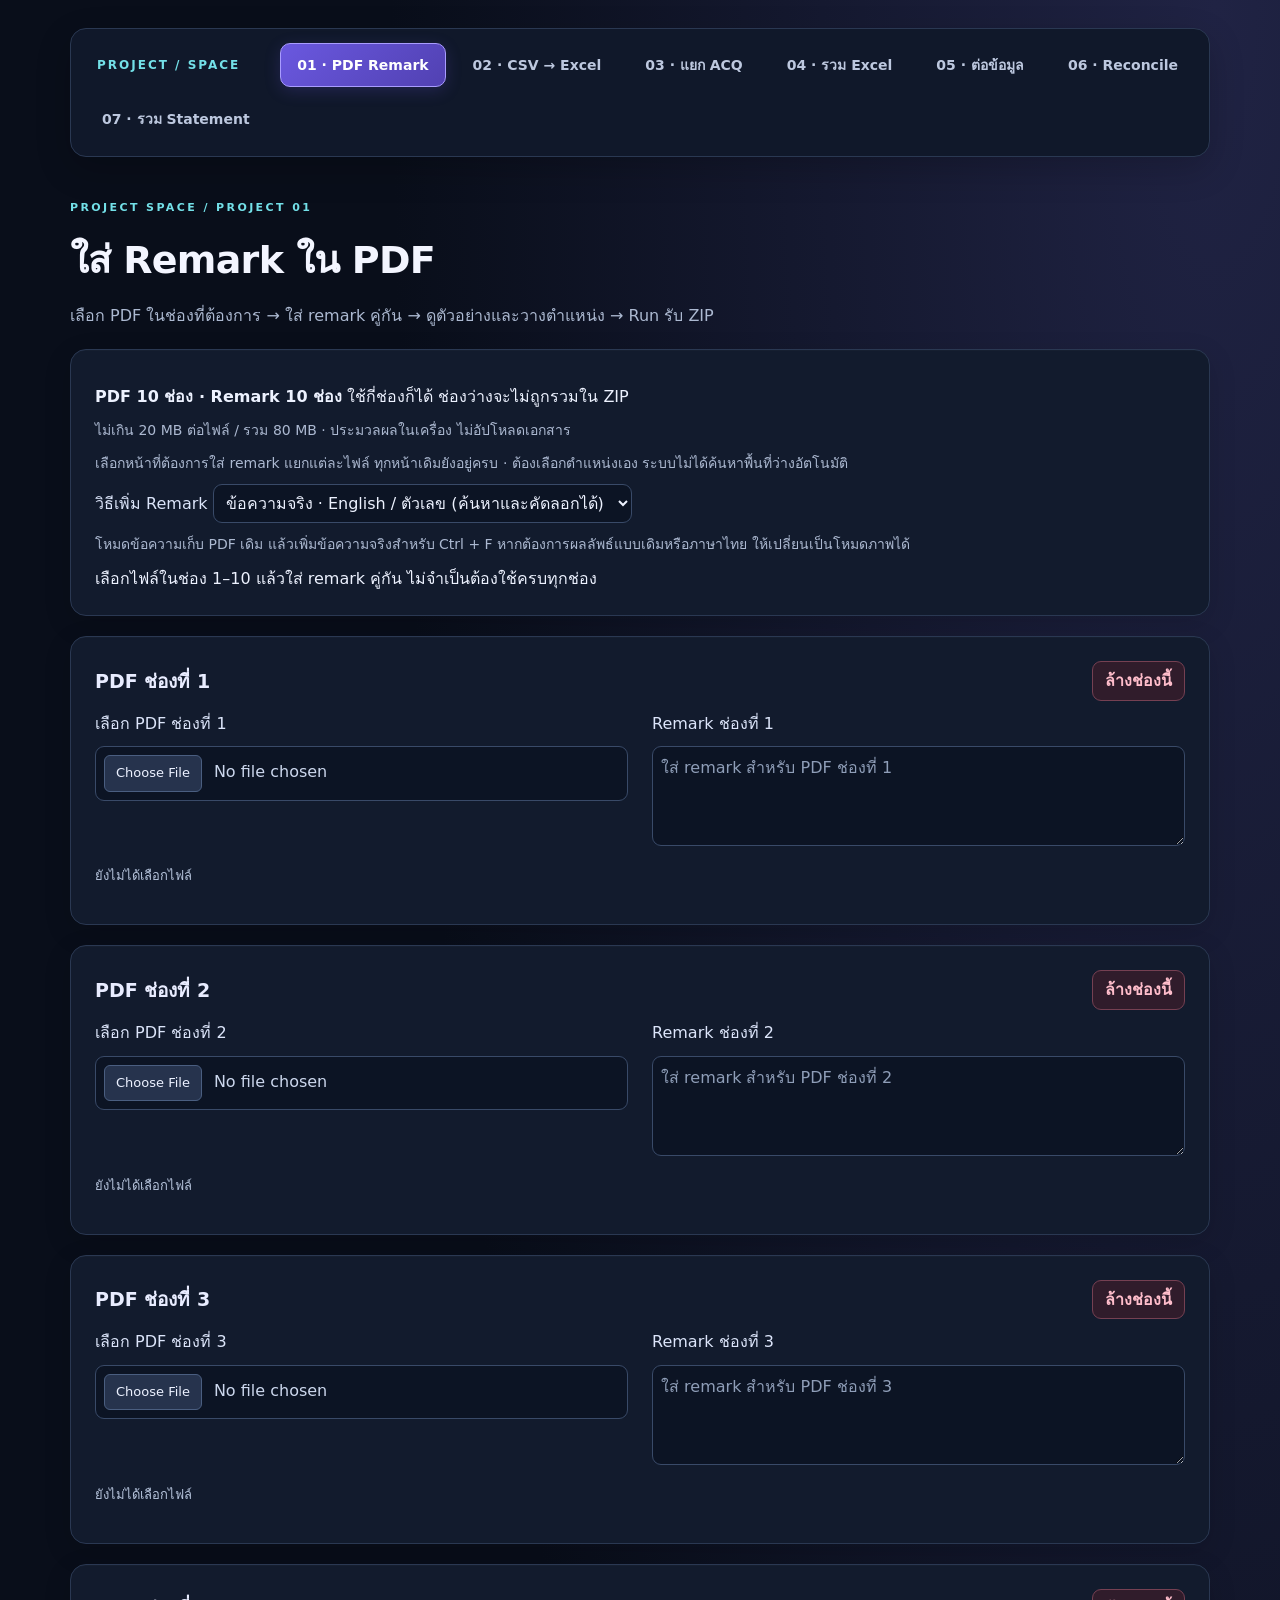
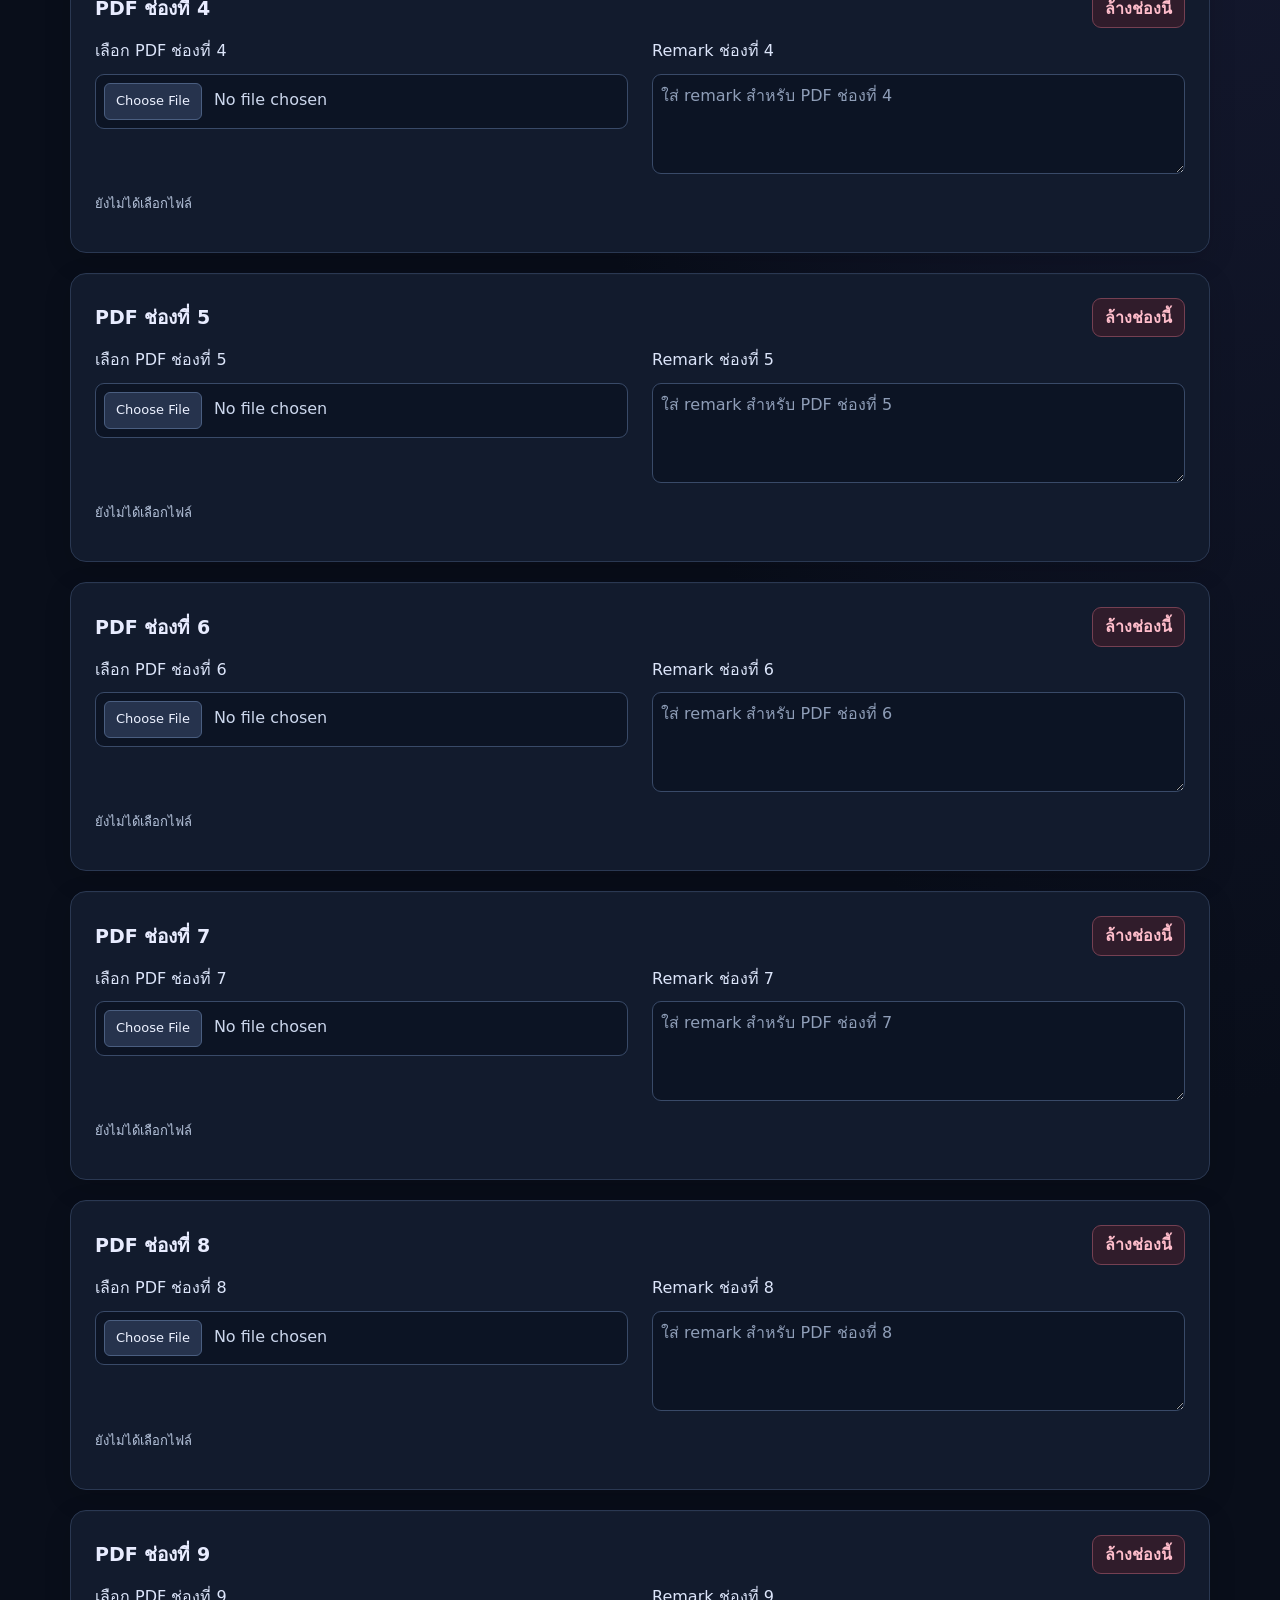
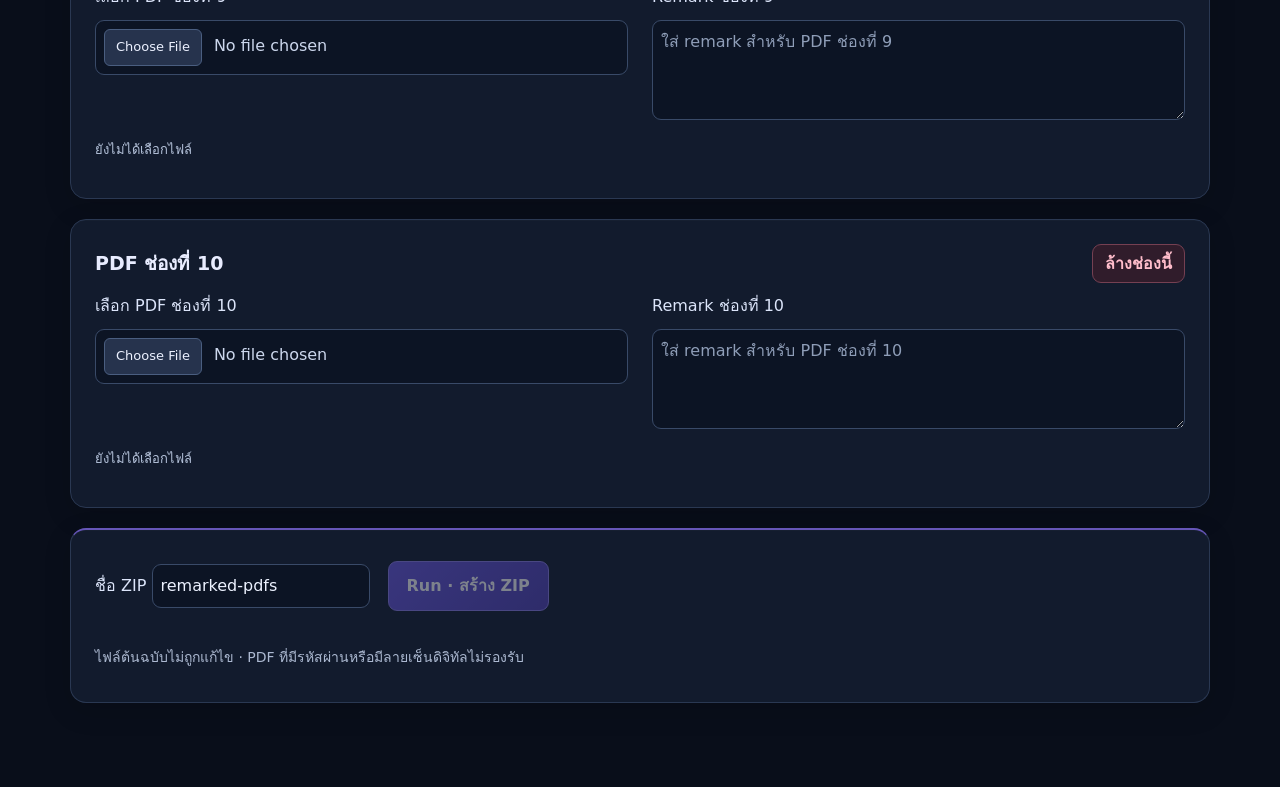
==== commit 6a8937cf: "Add project 07 combining account statements into separate styled Excel sheets" ====
--- a/index.html
+++ b/index.html
@@ -1 +1 @@
-<!doctype html><html lang="th"><head><meta charset="utf-8"><meta name="viewport" content="width=device-width,initial-scale=1"><title>Project Space · PDF Remark</title><link rel="stylesheet" href="style.css?v=slots-2"><script defer src="vendor/pdf-lib.min.js"></script><script defer src="vendor/jszip.min.js"></script><script defer src="app.js?v=search-text-1"></script><script>setTimeout(function(){if(!window.remarkAppReady){var el=document.getElementById("status");el.textContent="โหลดหน้าแอปไม่สำเร็จ กรุณารีเฟรช หรือเปิดด้วย Chrome / Edge รุ่นล่าสุด";el.className="error";}},12000);</script><link rel="stylesheet" href="theme.css?v=dark-1"></head><body><main><nav aria-label="เลือกโปรเจกต์"><a href="index.html" aria-current="page">01 · PDF Remark</a><a href="csv-excel.html">02 · CSV → Excel</a><a href="acq-split.html">03 · แยก ACQ</a><a href="merge-excel.html">04 · รวม Excel</a><a href="append-excel.html">05 · ต่อข้อมูล</a><a href="reconcile.html">06 · Reconcile</a></nav><span class="eyebrow">PROJECT SPACE / PROJECT 01</span><h1>ใส่ Remark ใน PDF</h1><p>เลือก PDF ในช่องที่ต้องการ → ใส่ remark คู่กัน → ดูตัวอย่างและวางตำแหน่ง → Run รับ ZIP</p><section class="panel"><p><strong>PDF 10 ช่อง · Remark 10 ช่อง</strong> ใช้กี่ช่องก็ได้ ช่องว่างจะไม่ถูกรวมใน ZIP</p><p class="muted">ไม่เกิน 20 MB ต่อไฟล์ / รวม 80 MB · ประมวลผลในเครื่อง ไม่อัปโหลดเอกสาร</p><p class="muted">เลือกหน้าที่ต้องการใส่ remark แยกแต่ละไฟล์ ทุกหน้าเดิมยังอยู่ครบ · ต้องเลือกตำแหน่งเอง ระบบไม่ได้ค้นหาพื้นที่ว่างอัตโนมัติ</p><label>วิธีเพิ่ม Remark <select id="remarkMode"><option value="text">ข้อความจริง · English / ตัวเลข (ค้นหาและคัดลอกได้)</option><option value="image">ภาพแบบเดิม · รองรับภาษาไทย (ค้นหา remark ไม่ได้)</option></select></label><p class="muted">โหมดข้อความเก็บ PDF เดิม แล้วเพิ่มข้อความจริงสำหรับ Ctrl + F หากต้องการผลลัพธ์แบบเดิมหรือภาษาไทย ให้เปลี่ยนเป็นโหมดภาพได้</p><div id="status" role="status" aria-live="polite">เลือกไฟล์ในช่อง 1–10 แล้วใส่ remark คู่กัน ไม่จำเป็นต้องใช้ครบทุกช่อง</div></section><div id="items"><section class="item" data-slot="1"><div class="row"><h2>PDF ช่องที่ 1</h2><button class="remove" type="button">ล้างช่องนี้</button></div><div class="slot-grid"><label>เลือก PDF ช่องที่ 1<input class="file" type="file" accept=".pdf,application/pdf"></label><label>Remark ช่องที่ 1<textarea maxlength="4000" placeholder="ใส่ remark สำหรับ PDF ช่องที่ 1"></textarea></label></div><p class="note" role="status">ยังไม่ได้เลือกไฟล์</p><details class="details" hidden><summary>ดูตัวอย่าง PDF / เลือกตำแหน่ง remark</summary><div class="editor"><div><label>หน้าที่ใส่ remark <select class="page"></select></label><label>ขนาดตัวอักษร (pt) <input class="size" type="number" min="6" max="36" value="11"></label><label>ชื่อ PDF ที่ได้ <input class="name" maxlength="100"></label><p class="muted">คลิกพื้นที่ว่างบน PDF เพื่อวางข้อความ ตรวจสอบว่าไม่ทับข้อมูลเดิมก่อน Run</p></div><div class="stage" aria-label="คลิกเพื่อวาง remark"><canvas></canvas><div class="overlay"></div></div></div></details></section><section class="item" data-slot="2"><div class="row"><h2>PDF ช่องที่ 2</h2><button class="remove" type="button">ล้างช่องนี้</button></div><div class="slot-grid"><label>เลือก PDF ช่องที่ 2<input class="file" type="file" accept=".pdf,application/pdf"></label><label>Remark ช่องที่ 2<textarea maxlength="4000" placeholder="ใส่ remark สำหรับ PDF ช่องที่ 2"></textarea></label></div><p class="note" role="status">ยังไม่ได้เลือกไฟล์</p><details class="details" hidden><summary>ดูตัวอย่าง PDF / เลือกตำแหน่ง remark</summary><div class="editor"><div><label>หน้าที่ใส่ remark <select class="page"></select></label><label>ขนาดตัวอักษร (pt) <input class="size" type="number" min="6" max="36" value="11"></label><label>ชื่อ PDF ที่ได้ <input class="name" maxlength="100"></label><p class="muted">คลิกพื้นที่ว่างบน PDF เพื่อวางข้อความ ตรวจสอบว่าไม่ทับข้อมูลเดิมก่อน Run</p></div><div class="stage" aria-label="คลิกเพื่อวาง remark"><canvas></canvas><div class="overlay"></div></div></div></details></section><section class="item" data-slot="3"><div class="row"><h2>PDF ช่องที่ 3</h2><button class="remove" type="button">ล้างช่องนี้</button></div><div class="slot-grid"><label>เลือก PDF ช่องที่ 3<input class="file" type="file" accept=".pdf,application/pdf"></label><label>Remark ช่องที่ 3<textarea maxlength="4000" placeholder="ใส่ remark สำหรับ PDF ช่องที่ 3"></textarea></label></div><p class="note" role="status">ยังไม่ได้เลือกไฟล์</p><details class="details" hidden><summary>ดูตัวอย่าง PDF / เลือกตำแหน่ง remark</summary><div class="editor"><div><label>หน้าที่ใส่ remark <select class="page"></select></label><label>ขนาดตัวอักษร (pt) <input class="size" type="number" min="6" max="36" value="11"></label><label>ชื่อ PDF ที่ได้ <input class="name" maxlength="100"></label><p class="muted">คลิกพื้นที่ว่างบน PDF เพื่อวางข้อความ ตรวจสอบว่าไม่ทับข้อมูลเดิมก่อน Run</p></div><div class="stage" aria-label="คลิกเพื่อวาง remark"><canvas></canvas><div class="overlay"></div></div></div></details></section><section class="item" data-slot="4"><div class="row"><h2>PDF ช่องที่ 4</h2><button class="remove" type="button">ล้างช่องนี้</button></div><div class="slot-grid"><label>เลือก PDF ช่องที่ 4<input class="file" type="file" accept=".pdf,application/pdf"></label><label>Remark ช่องที่ 4<textarea maxlength="4000" placeholder="ใส่ remark สำหรับ PDF ช่องที่ 4"></textarea></label></div><p class="note" role="status">ยังไม่ได้เลือกไฟล์</p><details class="details" hidden><summary>ดูตัวอย่าง PDF / เลือกตำแหน่ง remark</summary><div class="editor"><div><label>หน้าที่ใส่ remark <select class="page"></select></label><label>ขนาดตัวอักษร (pt) <input class="size" type="number" min="6" max="36" value="11"></label><label>ชื่อ PDF ที่ได้ <input class="name" maxlength="100"></label><p class="muted">คลิกพื้นที่ว่างบน PDF เพื่อวางข้อความ ตรวจสอบว่าไม่ทับข้อมูลเดิมก่อน Run</p></div><div class="stage" aria-label="คลิกเพื่อวาง remark"><canvas></canvas><div class="overlay"></div></div></div></details></section><section class="item" data-slot="5"><div class="row"><h2>PDF ช่องที่ 5</h2><button class="remove" type="button">ล้างช่องนี้</button></div><div class="slot-grid"><label>เลือก PDF ช่องที่ 5<input class="file" type="file" accept=".pdf,application/pdf"></label><label>Remark ช่องที่ 5<textarea maxlength="4000" placeholder="ใส่ remark สำหรับ PDF ช่องที่ 5"></textarea></label></div><p class="note" role="status">ยังไม่ได้เลือกไฟล์</p><details class="details" hidden><summary>ดูตัวอย่าง PDF / เลือกตำแหน่ง remark</summary><div class="editor"><div><label>หน้าที่ใส่ remark <select class="page"></select></label><label>ขนาดตัวอักษร (pt) <input class="size" type="number" min="6" max="36" value="11"></label><label>ชื่อ PDF ที่ได้ <input class="name" maxlength="100"></label><p class="muted">คลิกพื้นที่ว่างบน PDF เพื่อวางข้อความ ตรวจสอบว่าไม่ทับข้อมูลเดิมก่อน Run</p></div><div class="stage" aria-label="คลิกเพื่อวาง remark"><canvas></canvas><div class="overlay"></div></div></div></details></section><section class="item" data-slot="6"><div class="row"><h2>PDF ช่องที่ 6</h2><button class="remove" type="button">ล้างช่องนี้</button></div><div class="slot-grid"><label>เลือก PDF ช่องที่ 6<input class="file" type="file" accept=".pdf,application/pdf"></label><label>Remark ช่องที่ 6<textarea maxlength="4000" placeholder="ใส่ remark สำหรับ PDF ช่องที่ 6"></textarea></label></div><p class="note" role="status">ยังไม่ได้เลือกไฟล์</p><details class="details" hidden><summary>ดูตัวอย่าง PDF / เลือกตำแหน่ง remark</summary><div class="editor"><div><label>หน้าที่ใส่ remark <select class="page"></select></label><label>ขนาดตัวอักษร (pt) <input class="size" type="number" min="6" max="36" value="11"></label><label>ชื่อ PDF ที่ได้ <input class="name" maxlength="100"></label><p class="muted">คลิกพื้นที่ว่างบน PDF เพื่อวางข้อความ ตรวจสอบว่าไม่ทับข้อมูลเดิมก่อน Run</p></div><div class="stage" aria-label="คลิกเพื่อวาง remark"><canvas></canvas><div class="overlay"></div></div></div></details></section><section class="item" data-slot="7"><div class="row"><h2>PDF ช่องที่ 7</h2><button class="remove" type="button">ล้างช่องนี้</button></div><div class="slot-grid"><label>เลือก PDF ช่องที่ 7<input class="file" type="file" accept=".pdf,application/pdf"></label><label>Remark ช่องที่ 7<textarea maxlength="4000" placeholder="ใส่ remark สำหรับ PDF ช่องที่ 7"></textarea></label></div><p class="note" role="status">ยังไม่ได้เลือกไฟล์</p><details class="details" hidden><summary>ดูตัวอย่าง PDF / เลือกตำแหน่ง remark</summary><div class="editor"><div><label>หน้าที่ใส่ remark <select class="page"></select></label><label>ขนาดตัวอักษร (pt) <input class="size" type="number" min="6" max="36" value="11"></label><label>ชื่อ PDF ที่ได้ <input class="name" maxlength="100"></label><p class="muted">คลิกพื้นที่ว่างบน PDF เพื่อวางข้อความ ตรวจสอบว่าไม่ทับข้อมูลเดิมก่อน Run</p></div><div class="stage" aria-label="คลิกเพื่อวาง remark"><canvas></canvas><div class="overlay"></div></div></div></details></section><section class="item" data-slot="8"><div class="row"><h2>PDF ช่องที่ 8</h2><button class="remove" type="button">ล้างช่องนี้</button></div><div class="slot-grid"><label>เลือก PDF ช่องที่ 8<input class="file" type="file" accept=".pdf,application/pdf"></label><label>Remark ช่องที่ 8<textarea maxlength="4000" placeholder="ใส่ remark สำหรับ PDF ช่องที่ 8"></textarea></label></div><p class="note" role="status">ยังไม่ได้เลือกไฟล์</p><details class="details" hidden><summary>ดูตัวอย่าง PDF / เลือกตำแหน่ง remark</summary><div class="editor"><div><label>หน้าที่ใส่ remark <select class="page"></select></label><label>ขนาดตัวอักษร (pt) <input class="size" type="number" min="6" max="36" value="11"></label><label>ชื่อ PDF ที่ได้ <input class="name" maxlength="100"></label><p class="muted">คลิกพื้นที่ว่างบน PDF เพื่อวางข้อความ ตรวจสอบว่าไม่ทับข้อมูลเดิมก่อน Run</p></div><div class="stage" aria-label="คลิกเพื่อวาง remark"><canvas></canvas><div class="overlay"></div></div></div></details></section><section class="item" data-slot="9"><div class="row"><h2>PDF ช่องที่ 9</h2><button class="remove" type="button">ล้างช่องนี้</button></div><div class="slot-grid"><label>เลือก PDF ช่องที่ 9<input class="file" type="file" accept=".pdf,application/pdf"></label><label>Remark ช่องที่ 9<textarea maxlength="4000" placeholder="ใส่ remark สำหรับ PDF ช่องที่ 9"></textarea></label></div><p class="note" role="status">ยังไม่ได้เลือกไฟล์</p><details class="details" hidden><summary>ดูตัวอย่าง PDF / เลือกตำแหน่ง remark</summary><div class="editor"><div><label>หน้าที่ใส่ remark <select class="page"></select></label><label>ขนาดตัวอักษร (pt) <input class="size" type="number" min="6" max="36" value="11"></label><label>ชื่อ PDF ที่ได้ <input class="name" maxlength="100"></label><p class="muted">คลิกพื้นที่ว่างบน PDF เพื่อวางข้อความ ตรวจสอบว่าไม่ทับข้อมูลเดิมก่อน Run</p></div><div class="stage" aria-label="คลิกเพื่อวาง remark"><canvas></canvas><div class="overlay"></div></div></div></details></section><section class="item" data-slot="10"><div class="row"><h2>PDF ช่องที่ 10</h2><button class="remove" type="button">ล้างช่องนี้</button></div><div class="slot-grid"><label>เลือก PDF ช่องที่ 10<input class="file" type="file" accept=".pdf,application/pdf"></label><label>Remark ช่องที่ 10<textarea maxlength="4000" placeholder="ใส่ remark สำหรับ PDF ช่องที่ 10"></textarea></label></div><p class="note" role="status">ยังไม่ได้เลือกไฟล์</p><details class="details" hidden><summary>ดูตัวอย่าง PDF / เลือกตำแหน่ง remark</summary><div class="editor"><div><label>หน้าที่ใส่ remark <select class="page"></select></label><label>ขนาดตัวอักษร (pt) <input class="size" type="number" min="6" max="36" value="11"></label><label>ชื่อ PDF ที่ได้ <input class="name" maxlength="100"></label><p class="muted">คลิกพื้นที่ว่างบน PDF เพื่อวางข้อความ ตรวจสอบว่าไม่ทับข้อมูลเดิมก่อน Run</p></div><div class="stage" aria-label="คลิกเพื่อวาง remark"><canvas></canvas><div class="overlay"></div></div></div></details></section></div><section class="panel footer"><label>ชื่อ ZIP <input id="zipname" value="remarked-pdfs" maxlength="100"></label><button id="run" disabled>Run · สร้าง ZIP</button><a id="download" hidden>ดาวน์โหลด ZIP อีกครั้ง</a><p class="muted">ไฟล์ต้นฉบับไม่ถูกแก้ไข · PDF ที่มีรหัสผ่านหรือมีลายเซ็นดิจิทัลไม่รองรับ</p></section></main></body></html>
+<!doctype html><html lang="th"><head><meta charset="utf-8"><meta name="viewport" content="width=device-width,initial-scale=1"><title>Project Space · PDF Remark</title><link rel="stylesheet" href="style.css?v=slots-2"><script defer src="vendor/pdf-lib.min.js"></script><script defer src="vendor/jszip.min.js"></script><script defer src="app.js?v=search-text-1"></script><script>setTimeout(function(){if(!window.remarkAppReady){var el=document.getElementById("status");el.textContent="โหลดหน้าแอปไม่สำเร็จ กรุณารีเฟรช หรือเปิดด้วย Chrome / Edge รุ่นล่าสุด";el.className="error";}},12000);</script><link rel="stylesheet" href="theme.css?v=dark-1"></head><body><main><nav aria-label="เลือกโปรเจกต์"><a href="index.html" aria-current="page">01 · PDF Remark</a><a href="csv-excel.html">02 · CSV → Excel</a><a href="acq-split.html">03 · แยก ACQ</a><a href="merge-excel.html">04 · รวม Excel</a><a href="append-excel.html">05 · ต่อข้อมูล</a><a href="reconcile.html">06 · Reconcile</a><a href="statements.html">07 · รวม Statement</a></nav><span class="eyebrow">PROJECT SPACE / PROJECT 01</span><h1>ใส่ Remark ใน PDF</h1><p>เลือก PDF ในช่องที่ต้องการ → ใส่ remark คู่กัน → ดูตัวอย่างและวางตำแหน่ง → Run รับ ZIP</p><section class="panel"><p><strong>PDF 10 ช่อง · Remark 10 ช่อง</strong> ใช้กี่ช่องก็ได้ ช่องว่างจะไม่ถูกรวมใน ZIP</p><p class="muted">ไม่เกิน 20 MB ต่อไฟล์ / รวม 80 MB · ประมวลผลในเครื่อง ไม่อัปโหลดเอกสาร</p><p class="muted">เลือกหน้าที่ต้องการใส่ remark แยกแต่ละไฟล์ ทุกหน้าเดิมยังอยู่ครบ · ต้องเลือกตำแหน่งเอง ระบบไม่ได้ค้นหาพื้นที่ว่างอัตโนมัติ</p><label>วิธีเพิ่ม Remark <select id="remarkMode"><option value="text">ข้อความจริง · English / ตัวเลข (ค้นหาและคัดลอกได้)</option><option value="image">ภาพแบบเดิม · รองรับภาษาไทย (ค้นหา remark ไม่ได้)</option></select></label><p class="muted">โหมดข้อความเก็บ PDF เดิม แล้วเพิ่มข้อความจริงสำหรับ Ctrl + F หากต้องการผลลัพธ์แบบเดิมหรือภาษาไทย ให้เปลี่ยนเป็นโหมดภาพได้</p><div id="status" role="status" aria-live="polite">เลือกไฟล์ในช่อง 1–10 แล้วใส่ remark คู่กัน ไม่จำเป็นต้องใช้ครบทุกช่อง</div></section><div id="items"><section class="item" data-slot="1"><div class="row"><h2>PDF ช่องที่ 1</h2><button class="remove" type="button">ล้างช่องนี้</button></div><div class="slot-grid"><label>เลือก PDF ช่องที่ 1<input class="file" type="file" accept=".pdf,application/pdf"></label><label>Remark ช่องที่ 1<textarea maxlength="4000" placeholder="ใส่ remark สำหรับ PDF ช่องที่ 1"></textarea></label></div><p class="note" role="status">ยังไม่ได้เลือกไฟล์</p><details class="details" hidden><summary>ดูตัวอย่าง PDF / เลือกตำแหน่ง remark</summary><div class="editor"><div><label>หน้าที่ใส่ remark <select class="page"></select></label><label>ขนาดตัวอักษร (pt) <input class="size" type="number" min="6" max="36" value="11"></label><label>ชื่อ PDF ที่ได้ <input class="name" maxlength="100"></label><p class="muted">คลิกพื้นที่ว่างบน PDF เพื่อวางข้อความ ตรวจสอบว่าไม่ทับข้อมูลเดิมก่อน Run</p></div><div class="stage" aria-label="คลิกเพื่อวาง remark"><canvas></canvas><div class="overlay"></div></div></div></details></section><section class="item" data-slot="2"><div class="row"><h2>PDF ช่องที่ 2</h2><button class="remove" type="button">ล้างช่องนี้</button></div><div class="slot-grid"><label>เลือก PDF ช่องที่ 2<input class="file" type="file" accept=".pdf,application/pdf"></label><label>Remark ช่องที่ 2<textarea maxlength="4000" placeholder="ใส่ remark สำหรับ PDF ช่องที่ 2"></textarea></label></div><p class="note" role="status">ยังไม่ได้เลือกไฟล์</p><details class="details" hidden><summary>ดูตัวอย่าง PDF / เลือกตำแหน่ง remark</summary><div class="editor"><div><label>หน้าที่ใส่ remark <select class="page"></select></label><label>ขนาดตัวอักษร (pt) <input class="size" type="number" min="6" max="36" value="11"></label><label>ชื่อ PDF ที่ได้ <input class="name" maxlength="100"></label><p class="muted">คลิกพื้นที่ว่างบน PDF เพื่อวางข้อความ ตรวจสอบว่าไม่ทับข้อมูลเดิมก่อน Run</p></div><div class="stage" aria-label="คลิกเพื่อวาง remark"><canvas></canvas><div class="overlay"></div></div></div></details></section><section class="item" data-slot="3"><div class="row"><h2>PDF ช่องที่ 3</h2><button class="remove" type="button">ล้างช่องนี้</button></div><div class="slot-grid"><label>เลือก PDF ช่องที่ 3<input class="file" type="file" accept=".pdf,application/pdf"></label><label>Remark ช่องที่ 3<textarea maxlength="4000" placeholder="ใส่ remark สำหรับ PDF ช่องที่ 3"></textarea></label></div><p class="note" role="status">ยังไม่ได้เลือกไฟล์</p><details class="details" hidden><summary>ดูตัวอย่าง PDF / เลือกตำแหน่ง remark</summary><div class="editor"><div><label>หน้าที่ใส่ remark <select class="page"></select></label><label>ขนาดตัวอักษร (pt) <input class="size" type="number" min="6" max="36" value="11"></label><label>ชื่อ PDF ที่ได้ <input class="name" maxlength="100"></label><p class="muted">คลิกพื้นที่ว่างบน PDF เพื่อวางข้อความ ตรวจสอบว่าไม่ทับข้อมูลเดิมก่อน Run</p></div><div class="stage" aria-label="คลิกเพื่อวาง remark"><canvas></canvas><div class="overlay"></div></div></div></details></section><section class="item" data-slot="4"><div class="row"><h2>PDF ช่องที่ 4</h2><button class="remove" type="button">ล้างช่องนี้</button></div><div class="slot-grid"><label>เลือก PDF ช่องที่ 4<input class="file" type="file" accept=".pdf,application/pdf"></label><label>Remark ช่องที่ 4<textarea maxlength="4000" placeholder="ใส่ remark สำหรับ PDF ช่องที่ 4"></textarea></label></div><p class="note" role="status">ยังไม่ได้เลือกไฟล์</p><details class="details" hidden><summary>ดูตัวอย่าง PDF / เลือกตำแหน่ง remark</summary><div class="editor"><div><label>หน้าที่ใส่ remark <select class="page"></select></label><label>ขนาดตัวอักษร (pt) <input class="size" type="number" min="6" max="36" value="11"></label><label>ชื่อ PDF ที่ได้ <input class="name" maxlength="100"></label><p class="muted">คลิกพื้นที่ว่างบน PDF เพื่อวางข้อความ ตรวจสอบว่าไม่ทับข้อมูลเดิมก่อน Run</p></div><div class="stage" aria-label="คลิกเพื่อวาง remark"><canvas></canvas><div class="overlay"></div></div></div></details></section><section class="item" data-slot="5"><div class="row"><h2>PDF ช่องที่ 5</h2><button class="remove" type="button">ล้างช่องนี้</button></div><div class="slot-grid"><label>เลือก PDF ช่องที่ 5<input class="file" type="file" accept=".pdf,application/pdf"></label><label>Remark ช่องที่ 5<textarea maxlength="4000" placeholder="ใส่ remark สำหรับ PDF ช่องที่ 5"></textarea></label></div><p class="note" role="status">ยังไม่ได้เลือกไฟล์</p><details class="details" hidden><summary>ดูตัวอย่าง PDF / เลือกตำแหน่ง remark</summary><div class="editor"><div><label>หน้าที่ใส่ remark <select class="page"></select></label><label>ขนาดตัวอักษร (pt) <input class="size" type="number" min="6" max="36" value="11"></label><label>ชื่อ PDF ที่ได้ <input class="name" maxlength="100"></label><p class="muted">คลิกพื้นที่ว่างบน PDF เพื่อวางข้อความ ตรวจสอบว่าไม่ทับข้อมูลเดิมก่อน Run</p></div><div class="stage" aria-label="คลิกเพื่อวาง remark"><canvas></canvas><div class="overlay"></div></div></div></details></section><section class="item" data-slot="6"><div class="row"><h2>PDF ช่องที่ 6</h2><button class="remove" type="button">ล้างช่องนี้</button></div><div class="slot-grid"><label>เลือก PDF ช่องที่ 6<input class="file" type="file" accept=".pdf,application/pdf"></label><label>Remark ช่องที่ 6<textarea maxlength="4000" placeholder="ใส่ remark สำหรับ PDF ช่องที่ 6"></textarea></label></div><p class="note" role="status">ยังไม่ได้เลือกไฟล์</p><details class="details" hidden><summary>ดูตัวอย่าง PDF / เลือกตำแหน่ง remark</summary><div class="editor"><div><label>หน้าที่ใส่ remark <select class="page"></select></label><label>ขนาดตัวอักษร (pt) <input class="size" type="number" min="6" max="36" value="11"></label><label>ชื่อ PDF ที่ได้ <input class="name" maxlength="100"></label><p class="muted">คลิกพื้นที่ว่างบน PDF เพื่อวางข้อความ ตรวจสอบว่าไม่ทับข้อมูลเดิมก่อน Run</p></div><div class="stage" aria-label="คลิกเพื่อวาง remark"><canvas></canvas><div class="overlay"></div></div></div></details></section><section class="item" data-slot="7"><div class="row"><h2>PDF ช่องที่ 7</h2><button class="remove" type="button">ล้างช่องนี้</button></div><div class="slot-grid"><label>เลือก PDF ช่องที่ 7<input class="file" type="file" accept=".pdf,application/pdf"></label><label>Remark ช่องที่ 7<textarea maxlength="4000" placeholder="ใส่ remark สำหรับ PDF ช่องที่ 7"></textarea></label></div><p class="note" role="status">ยังไม่ได้เลือกไฟล์</p><details class="details" hidden><summary>ดูตัวอย่าง PDF / เลือกตำแหน่ง remark</summary><div class="editor"><div><label>หน้าที่ใส่ remark <select class="page"></select></label><label>ขนาดตัวอักษร (pt) <input class="size" type="number" min="6" max="36" value="11"></label><label>ชื่อ PDF ที่ได้ <input class="name" maxlength="100"></label><p class="muted">คลิกพื้นที่ว่างบน PDF เพื่อวางข้อความ ตรวจสอบว่าไม่ทับข้อมูลเดิมก่อน Run</p></div><div class="stage" aria-label="คลิกเพื่อวาง remark"><canvas></canvas><div class="overlay"></div></div></div></details></section><section class="item" data-slot="8"><div class="row"><h2>PDF ช่องที่ 8</h2><button class="remove" type="button">ล้างช่องนี้</button></div><div class="slot-grid"><label>เลือก PDF ช่องที่ 8<input class="file" type="file" accept=".pdf,application/pdf"></label><label>Remark ช่องที่ 8<textarea maxlength="4000" placeholder="ใส่ remark สำหรับ PDF ช่องที่ 8"></textarea></label></div><p class="note" role="status">ยังไม่ได้เลือกไฟล์</p><details class="details" hidden><summary>ดูตัวอย่าง PDF / เลือกตำแหน่ง remark</summary><div class="editor"><div><label>หน้าที่ใส่ remark <select class="page"></select></label><label>ขนาดตัวอักษร (pt) <input class="size" type="number" min="6" max="36" value="11"></label><label>ชื่อ PDF ที่ได้ <input class="name" maxlength="100"></label><p class="muted">คลิกพื้นที่ว่างบน PDF เพื่อวางข้อความ ตรวจสอบว่าไม่ทับข้อมูลเดิมก่อน Run</p></div><div class="stage" aria-label="คลิกเพื่อวาง remark"><canvas></canvas><div class="overlay"></div></div></div></details></section><section class="item" data-slot="9"><div class="row"><h2>PDF ช่องที่ 9</h2><button class="remove" type="button">ล้างช่องนี้</button></div><div class="slot-grid"><label>เลือก PDF ช่องที่ 9<input class="file" type="file" accept=".pdf,application/pdf"></label><label>Remark ช่องที่ 9<textarea maxlength="4000" placeholder="ใส่ remark สำหรับ PDF ช่องที่ 9"></textarea></label></div><p class="note" role="status">ยังไม่ได้เลือกไฟล์</p><details class="details" hidden><summary>ดูตัวอย่าง PDF / เลือกตำแหน่ง remark</summary><div class="editor"><div><label>หน้าที่ใส่ remark <select class="page"></select></label><label>ขนาดตัวอักษร (pt) <input class="size" type="number" min="6" max="36" value="11"></label><label>ชื่อ PDF ที่ได้ <input class="name" maxlength="100"></label><p class="muted">คลิกพื้นที่ว่างบน PDF เพื่อวางข้อความ ตรวจสอบว่าไม่ทับข้อมูลเดิมก่อน Run</p></div><div class="stage" aria-label="คลิกเพื่อวาง remark"><canvas></canvas><div class="overlay"></div></div></div></details></section><section class="item" data-slot="10"><div class="row"><h2>PDF ช่องที่ 10</h2><button class="remove" type="button">ล้างช่องนี้</button></div><div class="slot-grid"><label>เลือก PDF ช่องที่ 10<input class="file" type="file" accept=".pdf,application/pdf"></label><label>Remark ช่องที่ 10<textarea maxlength="4000" placeholder="ใส่ remark สำหรับ PDF ช่องที่ 10"></textarea></label></div><p class="note" role="status">ยังไม่ได้เลือกไฟล์</p><details class="details" hidden><summary>ดูตัวอย่าง PDF / เลือกตำแหน่ง remark</summary><div class="editor"><div><label>หน้าที่ใส่ remark <select class="page"></select></label><label>ขนาดตัวอักษร (pt) <input class="size" type="number" min="6" max="36" value="11"></label><label>ชื่อ PDF ที่ได้ <input class="name" maxlength="100"></label><p class="muted">คลิกพื้นที่ว่างบน PDF เพื่อวางข้อความ ตรวจสอบว่าไม่ทับข้อมูลเดิมก่อน Run</p></div><div class="stage" aria-label="คลิกเพื่อวาง remark"><canvas></canvas><div class="overlay"></div></div></div></details></section></div><section class="panel footer"><label>ชื่อ ZIP <input id="zipname" value="remarked-pdfs" maxlength="100"></label><button id="run" disabled>Run · สร้าง ZIP</button><a id="download" hidden>ดาวน์โหลด ZIP อีกครั้ง</a><p class="muted">ไฟล์ต้นฉบับไม่ถูกแก้ไข · PDF ที่มีรหัสผ่านหรือมีลายเซ็นดิจิทัลไม่รองรับ</p></section></main></body></html>
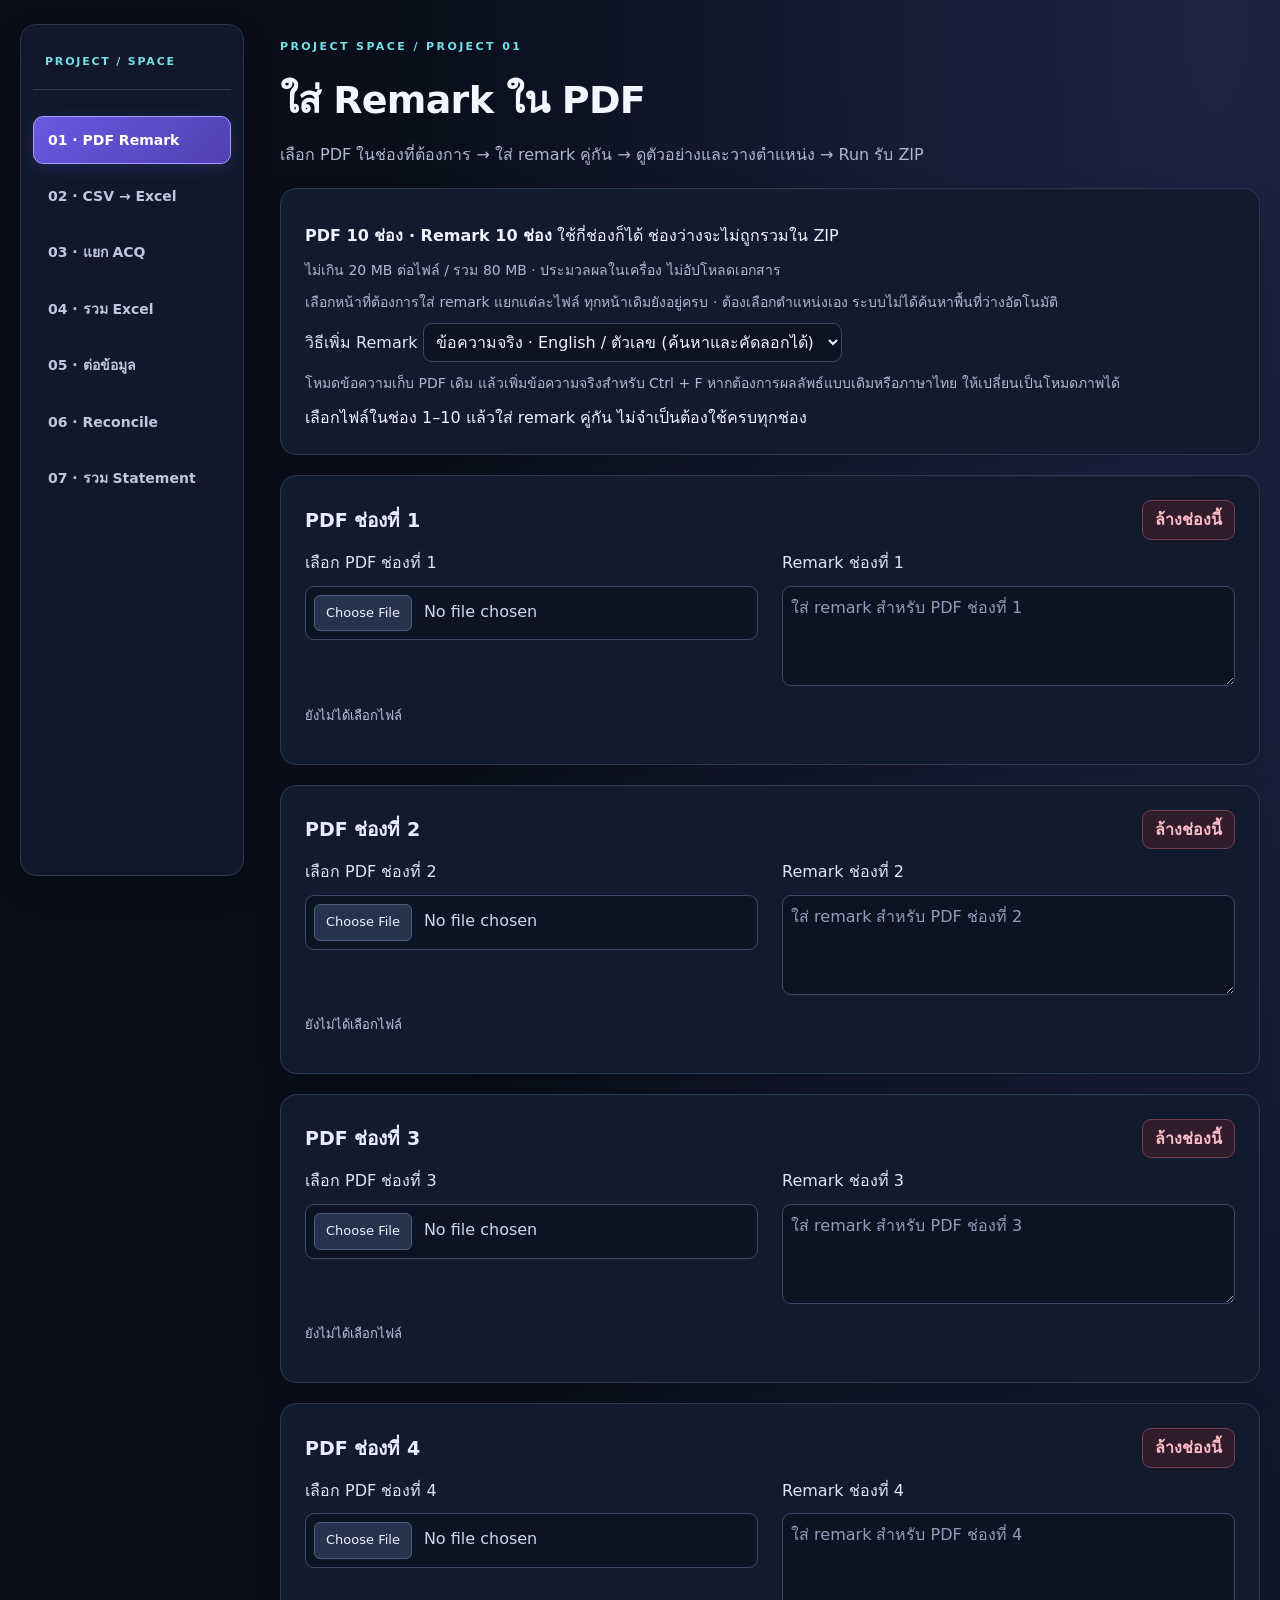
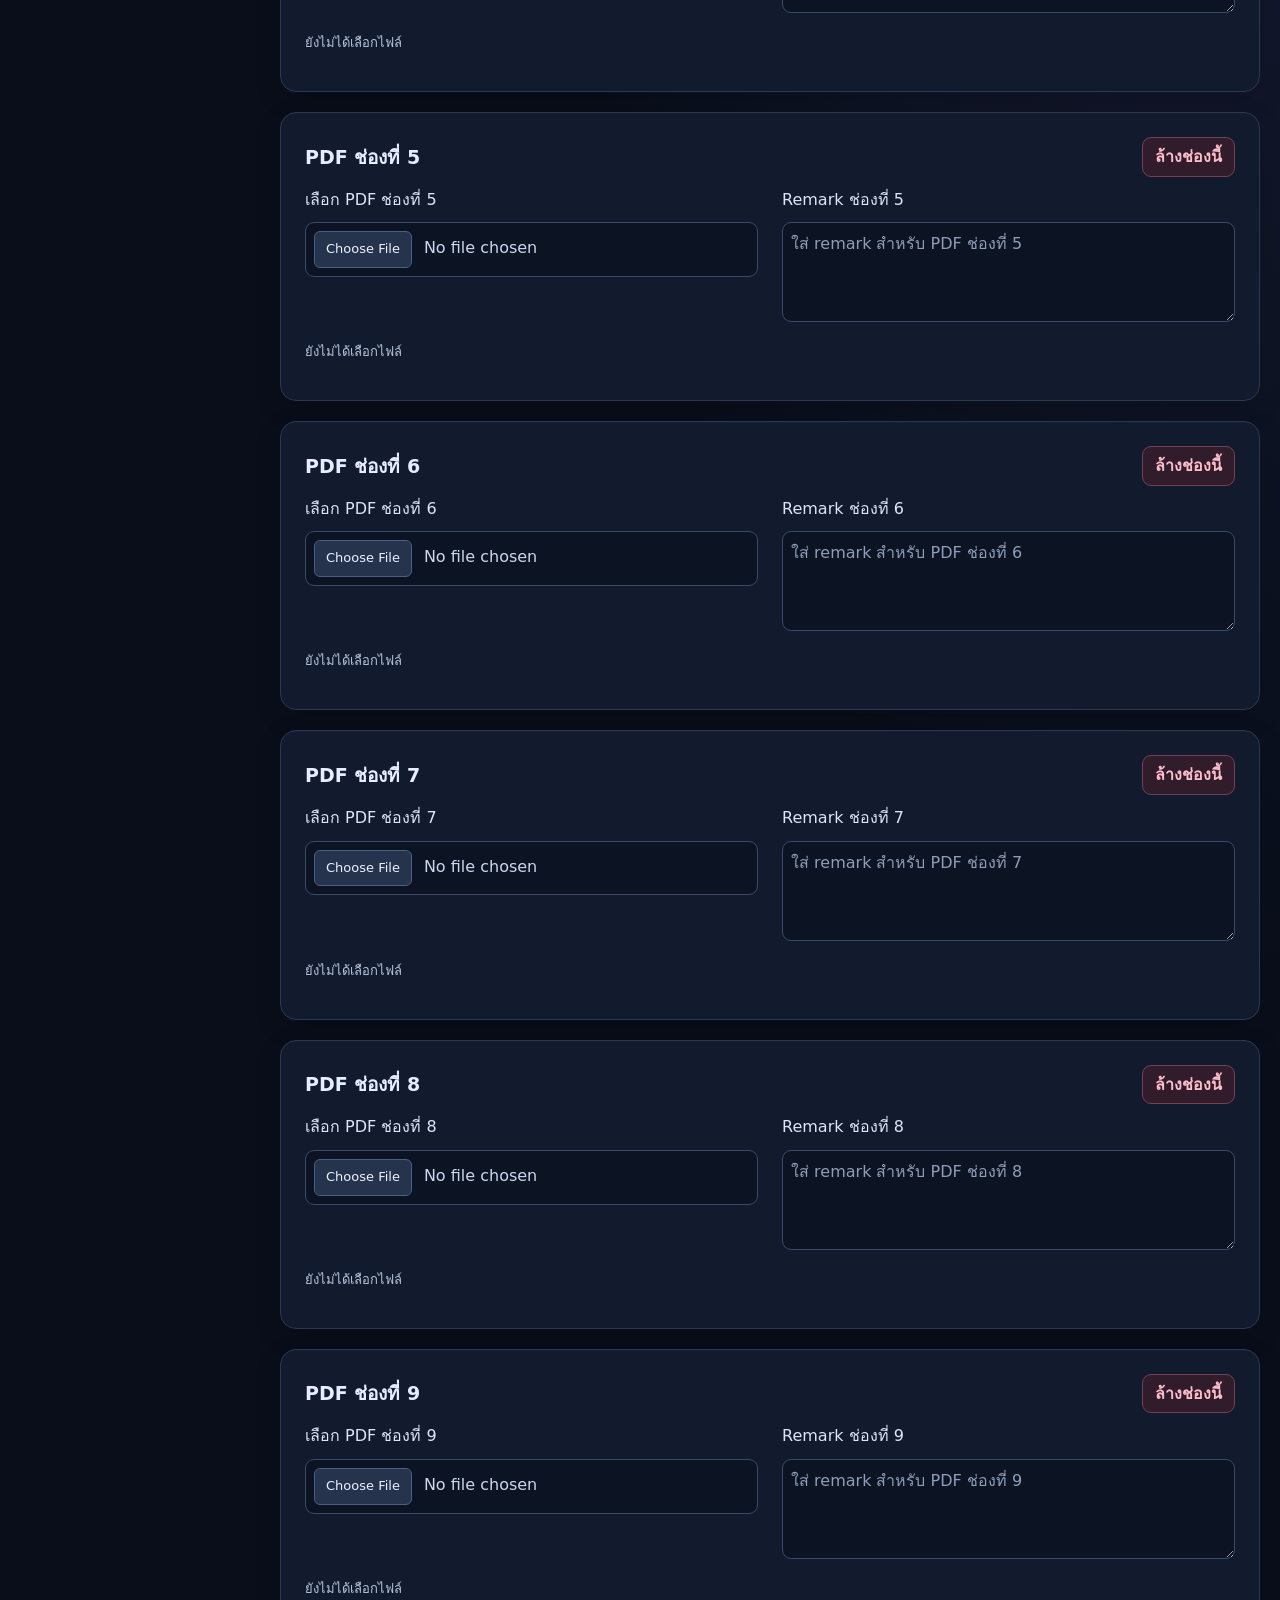
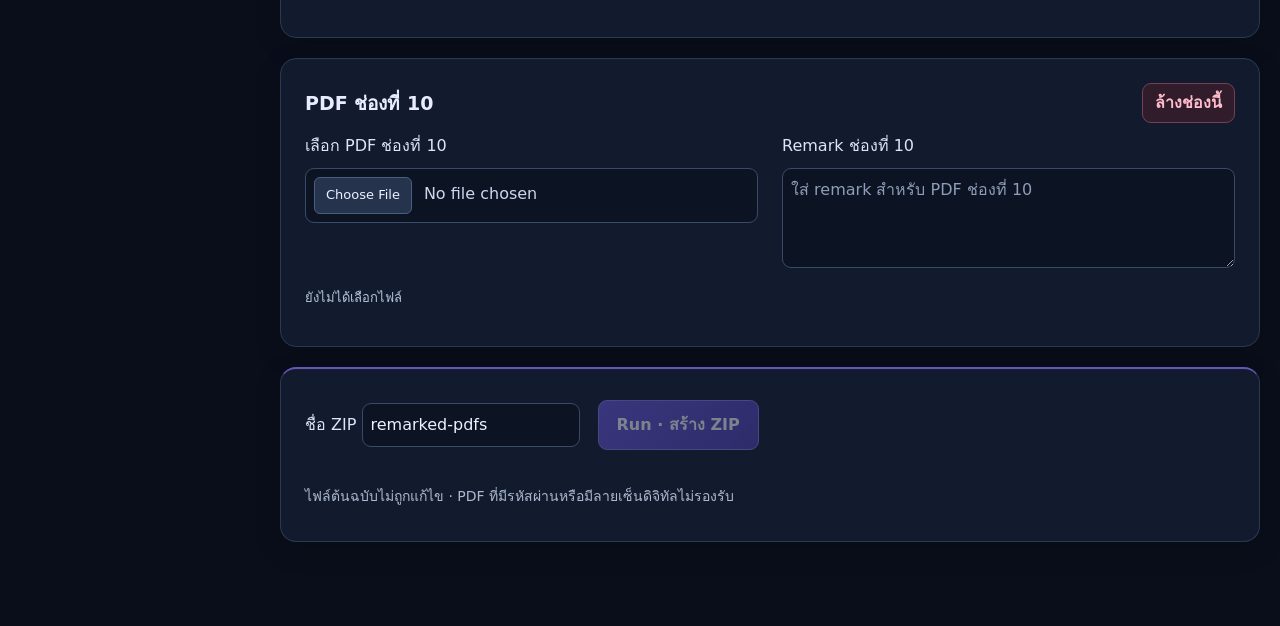
==== commit d1efe556: "Move project navigation into a responsive left sidebar" ====
--- a/index.html
+++ b/index.html
@@ -1 +1 @@
-<!doctype html><html lang="th"><head><meta charset="utf-8"><meta name="viewport" content="width=device-width,initial-scale=1"><title>Project Space · PDF Remark</title><link rel="stylesheet" href="style.css?v=slots-2"><script defer src="vendor/pdf-lib.min.js"></script><script defer src="vendor/jszip.min.js"></script><script defer src="app.js?v=search-text-1"></script><script>setTimeout(function(){if(!window.remarkAppReady){var el=document.getElementById("status");el.textContent="โหลดหน้าแอปไม่สำเร็จ กรุณารีเฟรช หรือเปิดด้วย Chrome / Edge รุ่นล่าสุด";el.className="error";}},12000);</script><link rel="stylesheet" href="theme.css?v=dark-1"></head><body><main><nav aria-label="เลือกโปรเจกต์"><a href="index.html" aria-current="page">01 · PDF Remark</a><a href="csv-excel.html">02 · CSV → Excel</a><a href="acq-split.html">03 · แยก ACQ</a><a href="merge-excel.html">04 · รวม Excel</a><a href="append-excel.html">05 · ต่อข้อมูล</a><a href="reconcile.html">06 · Reconcile</a><a href="statements.html">07 · รวม Statement</a></nav><span class="eyebrow">PROJECT SPACE / PROJECT 01</span><h1>ใส่ Remark ใน PDF</h1><p>เลือก PDF ในช่องที่ต้องการ → ใส่ remark คู่กัน → ดูตัวอย่างและวางตำแหน่ง → Run รับ ZIP</p><section class="panel"><p><strong>PDF 10 ช่อง · Remark 10 ช่อง</strong> ใช้กี่ช่องก็ได้ ช่องว่างจะไม่ถูกรวมใน ZIP</p><p class="muted">ไม่เกิน 20 MB ต่อไฟล์ / รวม 80 MB · ประมวลผลในเครื่อง ไม่อัปโหลดเอกสาร</p><p class="muted">เลือกหน้าที่ต้องการใส่ remark แยกแต่ละไฟล์ ทุกหน้าเดิมยังอยู่ครบ · ต้องเลือกตำแหน่งเอง ระบบไม่ได้ค้นหาพื้นที่ว่างอัตโนมัติ</p><label>วิธีเพิ่ม Remark <select id="remarkMode"><option value="text">ข้อความจริง · English / ตัวเลข (ค้นหาและคัดลอกได้)</option><option value="image">ภาพแบบเดิม · รองรับภาษาไทย (ค้นหา remark ไม่ได้)</option></select></label><p class="muted">โหมดข้อความเก็บ PDF เดิม แล้วเพิ่มข้อความจริงสำหรับ Ctrl + F หากต้องการผลลัพธ์แบบเดิมหรือภาษาไทย ให้เปลี่ยนเป็นโหมดภาพได้</p><div id="status" role="status" aria-live="polite">เลือกไฟล์ในช่อง 1–10 แล้วใส่ remark คู่กัน ไม่จำเป็นต้องใช้ครบทุกช่อง</div></section><div id="items"><section class="item" data-slot="1"><div class="row"><h2>PDF ช่องที่ 1</h2><button class="remove" type="button">ล้างช่องนี้</button></div><div class="slot-grid"><label>เลือก PDF ช่องที่ 1<input class="file" type="file" accept=".pdf,application/pdf"></label><label>Remark ช่องที่ 1<textarea maxlength="4000" placeholder="ใส่ remark สำหรับ PDF ช่องที่ 1"></textarea></label></div><p class="note" role="status">ยังไม่ได้เลือกไฟล์</p><details class="details" hidden><summary>ดูตัวอย่าง PDF / เลือกตำแหน่ง remark</summary><div class="editor"><div><label>หน้าที่ใส่ remark <select class="page"></select></label><label>ขนาดตัวอักษร (pt) <input class="size" type="number" min="6" max="36" value="11"></label><label>ชื่อ PDF ที่ได้ <input class="name" maxlength="100"></label><p class="muted">คลิกพื้นที่ว่างบน PDF เพื่อวางข้อความ ตรวจสอบว่าไม่ทับข้อมูลเดิมก่อน Run</p></div><div class="stage" aria-label="คลิกเพื่อวาง remark"><canvas></canvas><div class="overlay"></div></div></div></details></section><section class="item" data-slot="2"><div class="row"><h2>PDF ช่องที่ 2</h2><button class="remove" type="button">ล้างช่องนี้</button></div><div class="slot-grid"><label>เลือก PDF ช่องที่ 2<input class="file" type="file" accept=".pdf,application/pdf"></label><label>Remark ช่องที่ 2<textarea maxlength="4000" placeholder="ใส่ remark สำหรับ PDF ช่องที่ 2"></textarea></label></div><p class="note" role="status">ยังไม่ได้เลือกไฟล์</p><details class="details" hidden><summary>ดูตัวอย่าง PDF / เลือกตำแหน่ง remark</summary><div class="editor"><div><label>หน้าที่ใส่ remark <select class="page"></select></label><label>ขนาดตัวอักษร (pt) <input class="size" type="number" min="6" max="36" value="11"></label><label>ชื่อ PDF ที่ได้ <input class="name" maxlength="100"></label><p class="muted">คลิกพื้นที่ว่างบน PDF เพื่อวางข้อความ ตรวจสอบว่าไม่ทับข้อมูลเดิมก่อน Run</p></div><div class="stage" aria-label="คลิกเพื่อวาง remark"><canvas></canvas><div class="overlay"></div></div></div></details></section><section class="item" data-slot="3"><div class="row"><h2>PDF ช่องที่ 3</h2><button class="remove" type="button">ล้างช่องนี้</button></div><div class="slot-grid"><label>เลือก PDF ช่องที่ 3<input class="file" type="file" accept=".pdf,application/pdf"></label><label>Remark ช่องที่ 3<textarea maxlength="4000" placeholder="ใส่ remark สำหรับ PDF ช่องที่ 3"></textarea></label></div><p class="note" role="status">ยังไม่ได้เลือกไฟล์</p><details class="details" hidden><summary>ดูตัวอย่าง PDF / เลือกตำแหน่ง remark</summary><div class="editor"><div><label>หน้าที่ใส่ remark <select class="page"></select></label><label>ขนาดตัวอักษร (pt) <input class="size" type="number" min="6" max="36" value="11"></label><label>ชื่อ PDF ที่ได้ <input class="name" maxlength="100"></label><p class="muted">คลิกพื้นที่ว่างบน PDF เพื่อวางข้อความ ตรวจสอบว่าไม่ทับข้อมูลเดิมก่อน Run</p></div><div class="stage" aria-label="คลิกเพื่อวาง remark"><canvas></canvas><div class="overlay"></div></div></div></details></section><section class="item" data-slot="4"><div class="row"><h2>PDF ช่องที่ 4</h2><button class="remove" type="button">ล้างช่องนี้</button></div><div class="slot-grid"><label>เลือก PDF ช่องที่ 4<input class="file" type="file" accept=".pdf,application/pdf"></label><label>Remark ช่องที่ 4<textarea maxlength="4000" placeholder="ใส่ remark สำหรับ PDF ช่องที่ 4"></textarea></label></div><p class="note" role="status">ยังไม่ได้เลือกไฟล์</p><details class="details" hidden><summary>ดูตัวอย่าง PDF / เลือกตำแหน่ง remark</summary><div class="editor"><div><label>หน้าที่ใส่ remark <select class="page"></select></label><label>ขนาดตัวอักษร (pt) <input class="size" type="number" min="6" max="36" value="11"></label><label>ชื่อ PDF ที่ได้ <input class="name" maxlength="100"></label><p class="muted">คลิกพื้นที่ว่างบน PDF เพื่อวางข้อความ ตรวจสอบว่าไม่ทับข้อมูลเดิมก่อน Run</p></div><div class="stage" aria-label="คลิกเพื่อวาง remark"><canvas></canvas><div class="overlay"></div></div></div></details></section><section class="item" data-slot="5"><div class="row"><h2>PDF ช่องที่ 5</h2><button class="remove" type="button">ล้างช่องนี้</button></div><div class="slot-grid"><label>เลือก PDF ช่องที่ 5<input class="file" type="file" accept=".pdf,application/pdf"></label><label>Remark ช่องที่ 5<textarea maxlength="4000" placeholder="ใส่ remark สำหรับ PDF ช่องที่ 5"></textarea></label></div><p class="note" role="status">ยังไม่ได้เลือกไฟล์</p><details class="details" hidden><summary>ดูตัวอย่าง PDF / เลือกตำแหน่ง remark</summary><div class="editor"><div><label>หน้าที่ใส่ remark <select class="page"></select></label><label>ขนาดตัวอักษร (pt) <input class="size" type="number" min="6" max="36" value="11"></label><label>ชื่อ PDF ที่ได้ <input class="name" maxlength="100"></label><p class="muted">คลิกพื้นที่ว่างบน PDF เพื่อวางข้อความ ตรวจสอบว่าไม่ทับข้อมูลเดิมก่อน Run</p></div><div class="stage" aria-label="คลิกเพื่อวาง remark"><canvas></canvas><div class="overlay"></div></div></div></details></section><section class="item" data-slot="6"><div class="row"><h2>PDF ช่องที่ 6</h2><button class="remove" type="button">ล้างช่องนี้</button></div><div class="slot-grid"><label>เลือก PDF ช่องที่ 6<input class="file" type="file" accept=".pdf,application/pdf"></label><label>Remark ช่องที่ 6<textarea maxlength="4000" placeholder="ใส่ remark สำหรับ PDF ช่องที่ 6"></textarea></label></div><p class="note" role="status">ยังไม่ได้เลือกไฟล์</p><details class="details" hidden><summary>ดูตัวอย่าง PDF / เลือกตำแหน่ง remark</summary><div class="editor"><div><label>หน้าที่ใส่ remark <select class="page"></select></label><label>ขนาดตัวอักษร (pt) <input class="size" type="number" min="6" max="36" value="11"></label><label>ชื่อ PDF ที่ได้ <input class="name" maxlength="100"></label><p class="muted">คลิกพื้นที่ว่างบน PDF เพื่อวางข้อความ ตรวจสอบว่าไม่ทับข้อมูลเดิมก่อน Run</p></div><div class="stage" aria-label="คลิกเพื่อวาง remark"><canvas></canvas><div class="overlay"></div></div></div></details></section><section class="item" data-slot="7"><div class="row"><h2>PDF ช่องที่ 7</h2><button class="remove" type="button">ล้างช่องนี้</button></div><div class="slot-grid"><label>เลือก PDF ช่องที่ 7<input class="file" type="file" accept=".pdf,application/pdf"></label><label>Remark ช่องที่ 7<textarea maxlength="4000" placeholder="ใส่ remark สำหรับ PDF ช่องที่ 7"></textarea></label></div><p class="note" role="status">ยังไม่ได้เลือกไฟล์</p><details class="details" hidden><summary>ดูตัวอย่าง PDF / เลือกตำแหน่ง remark</summary><div class="editor"><div><label>หน้าที่ใส่ remark <select class="page"></select></label><label>ขนาดตัวอักษร (pt) <input class="size" type="number" min="6" max="36" value="11"></label><label>ชื่อ PDF ที่ได้ <input class="name" maxlength="100"></label><p class="muted">คลิกพื้นที่ว่างบน PDF เพื่อวางข้อความ ตรวจสอบว่าไม่ทับข้อมูลเดิมก่อน Run</p></div><div class="stage" aria-label="คลิกเพื่อวาง remark"><canvas></canvas><div class="overlay"></div></div></div></details></section><section class="item" data-slot="8"><div class="row"><h2>PDF ช่องที่ 8</h2><button class="remove" type="button">ล้างช่องนี้</button></div><div class="slot-grid"><label>เลือก PDF ช่องที่ 8<input class="file" type="file" accept=".pdf,application/pdf"></label><label>Remark ช่องที่ 8<textarea maxlength="4000" placeholder="ใส่ remark สำหรับ PDF ช่องที่ 8"></textarea></label></div><p class="note" role="status">ยังไม่ได้เลือกไฟล์</p><details class="details" hidden><summary>ดูตัวอย่าง PDF / เลือกตำแหน่ง remark</summary><div class="editor"><div><label>หน้าที่ใส่ remark <select class="page"></select></label><label>ขนาดตัวอักษร (pt) <input class="size" type="number" min="6" max="36" value="11"></label><label>ชื่อ PDF ที่ได้ <input class="name" maxlength="100"></label><p class="muted">คลิกพื้นที่ว่างบน PDF เพื่อวางข้อความ ตรวจสอบว่าไม่ทับข้อมูลเดิมก่อน Run</p></div><div class="stage" aria-label="คลิกเพื่อวาง remark"><canvas></canvas><div class="overlay"></div></div></div></details></section><section class="item" data-slot="9"><div class="row"><h2>PDF ช่องที่ 9</h2><button class="remove" type="button">ล้างช่องนี้</button></div><div class="slot-grid"><label>เลือก PDF ช่องที่ 9<input class="file" type="file" accept=".pdf,application/pdf"></label><label>Remark ช่องที่ 9<textarea maxlength="4000" placeholder="ใส่ remark สำหรับ PDF ช่องที่ 9"></textarea></label></div><p class="note" role="status">ยังไม่ได้เลือกไฟล์</p><details class="details" hidden><summary>ดูตัวอย่าง PDF / เลือกตำแหน่ง remark</summary><div class="editor"><div><label>หน้าที่ใส่ remark <select class="page"></select></label><label>ขนาดตัวอักษร (pt) <input class="size" type="number" min="6" max="36" value="11"></label><label>ชื่อ PDF ที่ได้ <input class="name" maxlength="100"></label><p class="muted">คลิกพื้นที่ว่างบน PDF เพื่อวางข้อความ ตรวจสอบว่าไม่ทับข้อมูลเดิมก่อน Run</p></div><div class="stage" aria-label="คลิกเพื่อวาง remark"><canvas></canvas><div class="overlay"></div></div></div></details></section><section class="item" data-slot="10"><div class="row"><h2>PDF ช่องที่ 10</h2><button class="remove" type="button">ล้างช่องนี้</button></div><div class="slot-grid"><label>เลือก PDF ช่องที่ 10<input class="file" type="file" accept=".pdf,application/pdf"></label><label>Remark ช่องที่ 10<textarea maxlength="4000" placeholder="ใส่ remark สำหรับ PDF ช่องที่ 10"></textarea></label></div><p class="note" role="status">ยังไม่ได้เลือกไฟล์</p><details class="details" hidden><summary>ดูตัวอย่าง PDF / เลือกตำแหน่ง remark</summary><div class="editor"><div><label>หน้าที่ใส่ remark <select class="page"></select></label><label>ขนาดตัวอักษร (pt) <input class="size" type="number" min="6" max="36" value="11"></label><label>ชื่อ PDF ที่ได้ <input class="name" maxlength="100"></label><p class="muted">คลิกพื้นที่ว่างบน PDF เพื่อวางข้อความ ตรวจสอบว่าไม่ทับข้อมูลเดิมก่อน Run</p></div><div class="stage" aria-label="คลิกเพื่อวาง remark"><canvas></canvas><div class="overlay"></div></div></div></details></section></div><section class="panel footer"><label>ชื่อ ZIP <input id="zipname" value="remarked-pdfs" maxlength="100"></label><button id="run" disabled>Run · สร้าง ZIP</button><a id="download" hidden>ดาวน์โหลด ZIP อีกครั้ง</a><p class="muted">ไฟล์ต้นฉบับไม่ถูกแก้ไข · PDF ที่มีรหัสผ่านหรือมีลายเซ็นดิจิทัลไม่รองรับ</p></section></main></body></html>
+<!doctype html><html lang="th"><head><meta charset="utf-8"><meta name="viewport" content="width=device-width,initial-scale=1"><title>Project Space · PDF Remark</title><link rel="stylesheet" href="style.css?v=slots-2"><script defer src="vendor/pdf-lib.min.js"></script><script defer src="vendor/jszip.min.js"></script><script defer src="app.js?v=search-text-1"></script><script>setTimeout(function(){if(!window.remarkAppReady){var el=document.getElementById("status");el.textContent="โหลดหน้าแอปไม่สำเร็จ กรุณารีเฟรช หรือเปิดด้วย Chrome / Edge รุ่นล่าสุด";el.className="error";}},12000);</script><link rel="stylesheet" href="theme.css?v=sidebar-1"></head><body><main><nav aria-label="เลือกโปรเจกต์"><a href="index.html" aria-current="page">01 · PDF Remark</a><a href="csv-excel.html">02 · CSV → Excel</a><a href="acq-split.html">03 · แยก ACQ</a><a href="merge-excel.html">04 · รวม Excel</a><a href="append-excel.html">05 · ต่อข้อมูล</a><a href="reconcile.html">06 · Reconcile</a><a href="statements.html">07 · รวม Statement</a></nav><span class="eyebrow">PROJECT SPACE / PROJECT 01</span><h1>ใส่ Remark ใน PDF</h1><p>เลือก PDF ในช่องที่ต้องการ → ใส่ remark คู่กัน → ดูตัวอย่างและวางตำแหน่ง → Run รับ ZIP</p><section class="panel"><p><strong>PDF 10 ช่อง · Remark 10 ช่อง</strong> ใช้กี่ช่องก็ได้ ช่องว่างจะไม่ถูกรวมใน ZIP</p><p class="muted">ไม่เกิน 20 MB ต่อไฟล์ / รวม 80 MB · ประมวลผลในเครื่อง ไม่อัปโหลดเอกสาร</p><p class="muted">เลือกหน้าที่ต้องการใส่ remark แยกแต่ละไฟล์ ทุกหน้าเดิมยังอยู่ครบ · ต้องเลือกตำแหน่งเอง ระบบไม่ได้ค้นหาพื้นที่ว่างอัตโนมัติ</p><label>วิธีเพิ่ม Remark <select id="remarkMode"><option value="text">ข้อความจริง · English / ตัวเลข (ค้นหาและคัดลอกได้)</option><option value="image">ภาพแบบเดิม · รองรับภาษาไทย (ค้นหา remark ไม่ได้)</option></select></label><p class="muted">โหมดข้อความเก็บ PDF เดิม แล้วเพิ่มข้อความจริงสำหรับ Ctrl + F หากต้องการผลลัพธ์แบบเดิมหรือภาษาไทย ให้เปลี่ยนเป็นโหมดภาพได้</p><div id="status" role="status" aria-live="polite">เลือกไฟล์ในช่อง 1–10 แล้วใส่ remark คู่กัน ไม่จำเป็นต้องใช้ครบทุกช่อง</div></section><div id="items"><section class="item" data-slot="1"><div class="row"><h2>PDF ช่องที่ 1</h2><button class="remove" type="button">ล้างช่องนี้</button></div><div class="slot-grid"><label>เลือก PDF ช่องที่ 1<input class="file" type="file" accept=".pdf,application/pdf"></label><label>Remark ช่องที่ 1<textarea maxlength="4000" placeholder="ใส่ remark สำหรับ PDF ช่องที่ 1"></textarea></label></div><p class="note" role="status">ยังไม่ได้เลือกไฟล์</p><details class="details" hidden><summary>ดูตัวอย่าง PDF / เลือกตำแหน่ง remark</summary><div class="editor"><div><label>หน้าที่ใส่ remark <select class="page"></select></label><label>ขนาดตัวอักษร (pt) <input class="size" type="number" min="6" max="36" value="11"></label><label>ชื่อ PDF ที่ได้ <input class="name" maxlength="100"></label><p class="muted">คลิกพื้นที่ว่างบน PDF เพื่อวางข้อความ ตรวจสอบว่าไม่ทับข้อมูลเดิมก่อน Run</p></div><div class="stage" aria-label="คลิกเพื่อวาง remark"><canvas></canvas><div class="overlay"></div></div></div></details></section><section class="item" data-slot="2"><div class="row"><h2>PDF ช่องที่ 2</h2><button class="remove" type="button">ล้างช่องนี้</button></div><div class="slot-grid"><label>เลือก PDF ช่องที่ 2<input class="file" type="file" accept=".pdf,application/pdf"></label><label>Remark ช่องที่ 2<textarea maxlength="4000" placeholder="ใส่ remark สำหรับ PDF ช่องที่ 2"></textarea></label></div><p class="note" role="status">ยังไม่ได้เลือกไฟล์</p><details class="details" hidden><summary>ดูตัวอย่าง PDF / เลือกตำแหน่ง remark</summary><div class="editor"><div><label>หน้าที่ใส่ remark <select class="page"></select></label><label>ขนาดตัวอักษร (pt) <input class="size" type="number" min="6" max="36" value="11"></label><label>ชื่อ PDF ที่ได้ <input class="name" maxlength="100"></label><p class="muted">คลิกพื้นที่ว่างบน PDF เพื่อวางข้อความ ตรวจสอบว่าไม่ทับข้อมูลเดิมก่อน Run</p></div><div class="stage" aria-label="คลิกเพื่อวาง remark"><canvas></canvas><div class="overlay"></div></div></div></details></section><section class="item" data-slot="3"><div class="row"><h2>PDF ช่องที่ 3</h2><button class="remove" type="button">ล้างช่องนี้</button></div><div class="slot-grid"><label>เลือก PDF ช่องที่ 3<input class="file" type="file" accept=".pdf,application/pdf"></label><label>Remark ช่องที่ 3<textarea maxlength="4000" placeholder="ใส่ remark สำหรับ PDF ช่องที่ 3"></textarea></label></div><p class="note" role="status">ยังไม่ได้เลือกไฟล์</p><details class="details" hidden><summary>ดูตัวอย่าง PDF / เลือกตำแหน่ง remark</summary><div class="editor"><div><label>หน้าที่ใส่ remark <select class="page"></select></label><label>ขนาดตัวอักษร (pt) <input class="size" type="number" min="6" max="36" value="11"></label><label>ชื่อ PDF ที่ได้ <input class="name" maxlength="100"></label><p class="muted">คลิกพื้นที่ว่างบน PDF เพื่อวางข้อความ ตรวจสอบว่าไม่ทับข้อมูลเดิมก่อน Run</p></div><div class="stage" aria-label="คลิกเพื่อวาง remark"><canvas></canvas><div class="overlay"></div></div></div></details></section><section class="item" data-slot="4"><div class="row"><h2>PDF ช่องที่ 4</h2><button class="remove" type="button">ล้างช่องนี้</button></div><div class="slot-grid"><label>เลือก PDF ช่องที่ 4<input class="file" type="file" accept=".pdf,application/pdf"></label><label>Remark ช่องที่ 4<textarea maxlength="4000" placeholder="ใส่ remark สำหรับ PDF ช่องที่ 4"></textarea></label></div><p class="note" role="status">ยังไม่ได้เลือกไฟล์</p><details class="details" hidden><summary>ดูตัวอย่าง PDF / เลือกตำแหน่ง remark</summary><div class="editor"><div><label>หน้าที่ใส่ remark <select class="page"></select></label><label>ขนาดตัวอักษร (pt) <input class="size" type="number" min="6" max="36" value="11"></label><label>ชื่อ PDF ที่ได้ <input class="name" maxlength="100"></label><p class="muted">คลิกพื้นที่ว่างบน PDF เพื่อวางข้อความ ตรวจสอบว่าไม่ทับข้อมูลเดิมก่อน Run</p></div><div class="stage" aria-label="คลิกเพื่อวาง remark"><canvas></canvas><div class="overlay"></div></div></div></details></section><section class="item" data-slot="5"><div class="row"><h2>PDF ช่องที่ 5</h2><button class="remove" type="button">ล้างช่องนี้</button></div><div class="slot-grid"><label>เลือก PDF ช่องที่ 5<input class="file" type="file" accept=".pdf,application/pdf"></label><label>Remark ช่องที่ 5<textarea maxlength="4000" placeholder="ใส่ remark สำหรับ PDF ช่องที่ 5"></textarea></label></div><p class="note" role="status">ยังไม่ได้เลือกไฟล์</p><details class="details" hidden><summary>ดูตัวอย่าง PDF / เลือกตำแหน่ง remark</summary><div class="editor"><div><label>หน้าที่ใส่ remark <select class="page"></select></label><label>ขนาดตัวอักษร (pt) <input class="size" type="number" min="6" max="36" value="11"></label><label>ชื่อ PDF ที่ได้ <input class="name" maxlength="100"></label><p class="muted">คลิกพื้นที่ว่างบน PDF เพื่อวางข้อความ ตรวจสอบว่าไม่ทับข้อมูลเดิมก่อน Run</p></div><div class="stage" aria-label="คลิกเพื่อวาง remark"><canvas></canvas><div class="overlay"></div></div></div></details></section><section class="item" data-slot="6"><div class="row"><h2>PDF ช่องที่ 6</h2><button class="remove" type="button">ล้างช่องนี้</button></div><div class="slot-grid"><label>เลือก PDF ช่องที่ 6<input class="file" type="file" accept=".pdf,application/pdf"></label><label>Remark ช่องที่ 6<textarea maxlength="4000" placeholder="ใส่ remark สำหรับ PDF ช่องที่ 6"></textarea></label></div><p class="note" role="status">ยังไม่ได้เลือกไฟล์</p><details class="details" hidden><summary>ดูตัวอย่าง PDF / เลือกตำแหน่ง remark</summary><div class="editor"><div><label>หน้าที่ใส่ remark <select class="page"></select></label><label>ขนาดตัวอักษร (pt) <input class="size" type="number" min="6" max="36" value="11"></label><label>ชื่อ PDF ที่ได้ <input class="name" maxlength="100"></label><p class="muted">คลิกพื้นที่ว่างบน PDF เพื่อวางข้อความ ตรวจสอบว่าไม่ทับข้อมูลเดิมก่อน Run</p></div><div class="stage" aria-label="คลิกเพื่อวาง remark"><canvas></canvas><div class="overlay"></div></div></div></details></section><section class="item" data-slot="7"><div class="row"><h2>PDF ช่องที่ 7</h2><button class="remove" type="button">ล้างช่องนี้</button></div><div class="slot-grid"><label>เลือก PDF ช่องที่ 7<input class="file" type="file" accept=".pdf,application/pdf"></label><label>Remark ช่องที่ 7<textarea maxlength="4000" placeholder="ใส่ remark สำหรับ PDF ช่องที่ 7"></textarea></label></div><p class="note" role="status">ยังไม่ได้เลือกไฟล์</p><details class="details" hidden><summary>ดูตัวอย่าง PDF / เลือกตำแหน่ง remark</summary><div class="editor"><div><label>หน้าที่ใส่ remark <select class="page"></select></label><label>ขนาดตัวอักษร (pt) <input class="size" type="number" min="6" max="36" value="11"></label><label>ชื่อ PDF ที่ได้ <input class="name" maxlength="100"></label><p class="muted">คลิกพื้นที่ว่างบน PDF เพื่อวางข้อความ ตรวจสอบว่าไม่ทับข้อมูลเดิมก่อน Run</p></div><div class="stage" aria-label="คลิกเพื่อวาง remark"><canvas></canvas><div class="overlay"></div></div></div></details></section><section class="item" data-slot="8"><div class="row"><h2>PDF ช่องที่ 8</h2><button class="remove" type="button">ล้างช่องนี้</button></div><div class="slot-grid"><label>เลือก PDF ช่องที่ 8<input class="file" type="file" accept=".pdf,application/pdf"></label><label>Remark ช่องที่ 8<textarea maxlength="4000" placeholder="ใส่ remark สำหรับ PDF ช่องที่ 8"></textarea></label></div><p class="note" role="status">ยังไม่ได้เลือกไฟล์</p><details class="details" hidden><summary>ดูตัวอย่าง PDF / เลือกตำแหน่ง remark</summary><div class="editor"><div><label>หน้าที่ใส่ remark <select class="page"></select></label><label>ขนาดตัวอักษร (pt) <input class="size" type="number" min="6" max="36" value="11"></label><label>ชื่อ PDF ที่ได้ <input class="name" maxlength="100"></label><p class="muted">คลิกพื้นที่ว่างบน PDF เพื่อวางข้อความ ตรวจสอบว่าไม่ทับข้อมูลเดิมก่อน Run</p></div><div class="stage" aria-label="คลิกเพื่อวาง remark"><canvas></canvas><div class="overlay"></div></div></div></details></section><section class="item" data-slot="9"><div class="row"><h2>PDF ช่องที่ 9</h2><button class="remove" type="button">ล้างช่องนี้</button></div><div class="slot-grid"><label>เลือก PDF ช่องที่ 9<input class="file" type="file" accept=".pdf,application/pdf"></label><label>Remark ช่องที่ 9<textarea maxlength="4000" placeholder="ใส่ remark สำหรับ PDF ช่องที่ 9"></textarea></label></div><p class="note" role="status">ยังไม่ได้เลือกไฟล์</p><details class="details" hidden><summary>ดูตัวอย่าง PDF / เลือกตำแหน่ง remark</summary><div class="editor"><div><label>หน้าที่ใส่ remark <select class="page"></select></label><label>ขนาดตัวอักษร (pt) <input class="size" type="number" min="6" max="36" value="11"></label><label>ชื่อ PDF ที่ได้ <input class="name" maxlength="100"></label><p class="muted">คลิกพื้นที่ว่างบน PDF เพื่อวางข้อความ ตรวจสอบว่าไม่ทับข้อมูลเดิมก่อน Run</p></div><div class="stage" aria-label="คลิกเพื่อวาง remark"><canvas></canvas><div class="overlay"></div></div></div></details></section><section class="item" data-slot="10"><div class="row"><h2>PDF ช่องที่ 10</h2><button class="remove" type="button">ล้างช่องนี้</button></div><div class="slot-grid"><label>เลือก PDF ช่องที่ 10<input class="file" type="file" accept=".pdf,application/pdf"></label><label>Remark ช่องที่ 10<textarea maxlength="4000" placeholder="ใส่ remark สำหรับ PDF ช่องที่ 10"></textarea></label></div><p class="note" role="status">ยังไม่ได้เลือกไฟล์</p><details class="details" hidden><summary>ดูตัวอย่าง PDF / เลือกตำแหน่ง remark</summary><div class="editor"><div><label>หน้าที่ใส่ remark <select class="page"></select></label><label>ขนาดตัวอักษร (pt) <input class="size" type="number" min="6" max="36" value="11"></label><label>ชื่อ PDF ที่ได้ <input class="name" maxlength="100"></label><p class="muted">คลิกพื้นที่ว่างบน PDF เพื่อวางข้อความ ตรวจสอบว่าไม่ทับข้อมูลเดิมก่อน Run</p></div><div class="stage" aria-label="คลิกเพื่อวาง remark"><canvas></canvas><div class="overlay"></div></div></div></details></section></div><section class="panel footer"><label>ชื่อ ZIP <input id="zipname" value="remarked-pdfs" maxlength="100"></label><button id="run" disabled>Run · สร้าง ZIP</button><a id="download" hidden>ดาวน์โหลด ZIP อีกครั้ง</a><p class="muted">ไฟล์ต้นฉบับไม่ถูกแก้ไข · PDF ที่มีรหัสผ่านหรือมีลายเซ็นดิจิทัลไม่รองรับ</p></section></main></body></html>
--- a/theme.css
+++ b/theme.css
@@ -1,2 +1,15 @@
 :root{color-scheme:dark;--bg:#090e1a;--surface:#121b2d;--field:#0c1424;--border:#2a3852;--text:#edf2ff;--muted:#acb9d1;--accent:#9c91ff;--cyan:#73e0e8}body{background:radial-gradient(ellipse at 95% 0,#202344 0,transparent 48%),var(--bg);color:var(--text);min-height:100vh}main{padding-top:28px;padding-bottom:64px}a{color:#b6adff}a:hover{color:#d4ceff}nav{display:flex;align-items:center;gap:10px;flex-wrap:wrap;margin:0 0 36px;padding:14px;border:1px solid var(--border);border-radius:16px;background:#10182a;box-shadow:0 12px 35px #0003}nav::before{content:'PROJECT / SPACE';font-size:12px;font-weight:800;letter-spacing:2px;color:var(--cyan);margin-right:auto;padding:0 12px}nav a{display:inline-flex;align-items:center;justify-content:center;min-height:44px;padding:10px 16px;background:transparent;border:1px solid transparent;border-radius:10px;text-decoration:none;font-size:14px;font-weight:600;color:#bdc8df;transition:background .15s,border-color .15s,color .15s}nav a:hover{background:#202b44;border-color:#415273;color:white}nav a[aria-current="page"]{background:linear-gradient(135deg,#6a58df,#5141b2);color:white;border-color:#a99cff;box-shadow:0 4px 16px #6652d538}.eyebrow{color:var(--cyan);font-size:11px;letter-spacing:2.4px}h1{color:#f3f5ff;font-size:clamp(27px,4vw,38px);letter-spacing:-.7px;margin:12px 0}h2{color:#e8ecff}main>p{color:var(--muted)}.panel,.item{background:var(--surface);border-color:var(--border);box-shadow:0 8px 28px #0002,inset 0 1px #ffffff04}.muted,.csv-info{color:var(--muted)}label{color:#dce5fa}input,textarea,select{background:var(--field);color:var(--text);border:1px solid #394a68;border-radius:9px;accent-color:#a99bff}input::placeholder,textarea::placeholder{color:#8f9eb8}input:focus,textarea:focus,select:focus{outline:2px solid #9c91ff;outline-offset:2px;border-color:var(--accent)}:focus-visible{outline:2px solid var(--cyan);outline-offset:4px}button,.upload{background:linear-gradient(135deg,#6957df,#5141b5);color:white;border:1px solid #8d7dea;box-shadow:0 3px 10px #0002;font-weight:600}button:hover:not(:disabled),.upload:hover{background:#7763ec;border-color:#c4baff}button:disabled{opacity:.45;box-shadow:none}.remove{background:#301c2b;color:#ffbdcb;border:1px solid #754052;box-shadow:none}.remove:hover:not(:disabled){background:#512a3c;border-color:#c2768d}input[type=file]{background:var(--field);color:#ccd7ed}input[type=file]::file-selector-button{font:inherit;font-size:13px;background:#26334d;color:#ecf1ff;border:1px solid #4a5e80;border-radius:6px;padding:7px 11px;margin-right:12px;cursor:pointer}.upload input{border-color:#8d7dea}.details summary,summary{color:#b7dbe8}.details summary{color:#b8adff}.note{color:#b6c4dc}.error,.csv-error{color:#ffb1ad!important}.acq-group{background:#0f1829;border-color:#344460}.work-panel{background:#19223d;border-color:#554d89;color:#e7eaff}.work-panel p{color:#e7eaff}.work-panel progress{accent-color:#aa9aff}.csv-preview{border-radius:9px;scrollbar-color:#485773 #101827}.csv-preview td,#result th,#result td{border-color:#34425b}.csv-preview tr:first-child,.col-heading{background:#24304b;color:#e5eaff}#result>table tr:first-child{background:#24304b}#result>table tr:nth-child(even){background:#172238}#download,#csvDownload,#acqDownload{color:#8de2df;font-weight:600}.stage{background:white;border-color:#647390;border-radius:6px}.overlay{outline-color:#7763ec}input[type=checkbox]{width:17px;height:17px;vertical-align:middle}.footer{border-top:2px solid #6656b8}::selection{background:#6656b8;color:white}@media(max-width:780px){nav::before{width:100%;margin:0;padding:2px 6px 8px}nav a{flex:1;padding:9px 10px;font-size:13px}nav{padding:10px;gap:6px;margin-bottom:26px}main{padding-top:16px}.row{flex-wrap:wrap}}@media(prefers-reduced-motion:reduce){nav a{transition:none}}
 .upload{max-width:100%;overflow-wrap:anywhere}.upload input{width:100%;min-width:0}.slot-grid>*{min-width:0}
+/* Project navigation: a persistent left sidebar on desktop. */
+@media(min-width:1000px){
+ body{padding-left:260px}
+ main{padding-top:32px}
+ main>nav{position:fixed;left:20px;top:24px;bottom:24px;width:224px;margin:0;padding:18px 12px;display:flex;flex-direction:column;align-items:stretch;justify-content:flex-start;flex-wrap:nowrap;gap:8px;overflow-y:auto;z-index:20;box-shadow:0 12px 35px #0003;scrollbar-width:thin}
+ main>nav::before{flex:none;margin:0 0 18px;padding:10px 12px 18px;border-bottom:1px solid var(--border);font-size:11px;letter-spacing:1.8px}
+ main>nav a{flex:none;width:100%;justify-content:flex-start;min-height:48px;padding:12px 14px;white-space:normal;overflow-wrap:anywhere}
+}
+@media(max-width:999px){
+ main>nav{display:grid;grid-template-columns:repeat(2,minmax(0,1fr));gap:6px;margin-bottom:26px;padding:12px}
+ main>nav::before{grid-column:1/-1;width:auto;margin:0;padding:6px 8px 12px}
+ main>nav a{min-width:0;justify-content:flex-start;padding:10px;font-size:13px}
+}
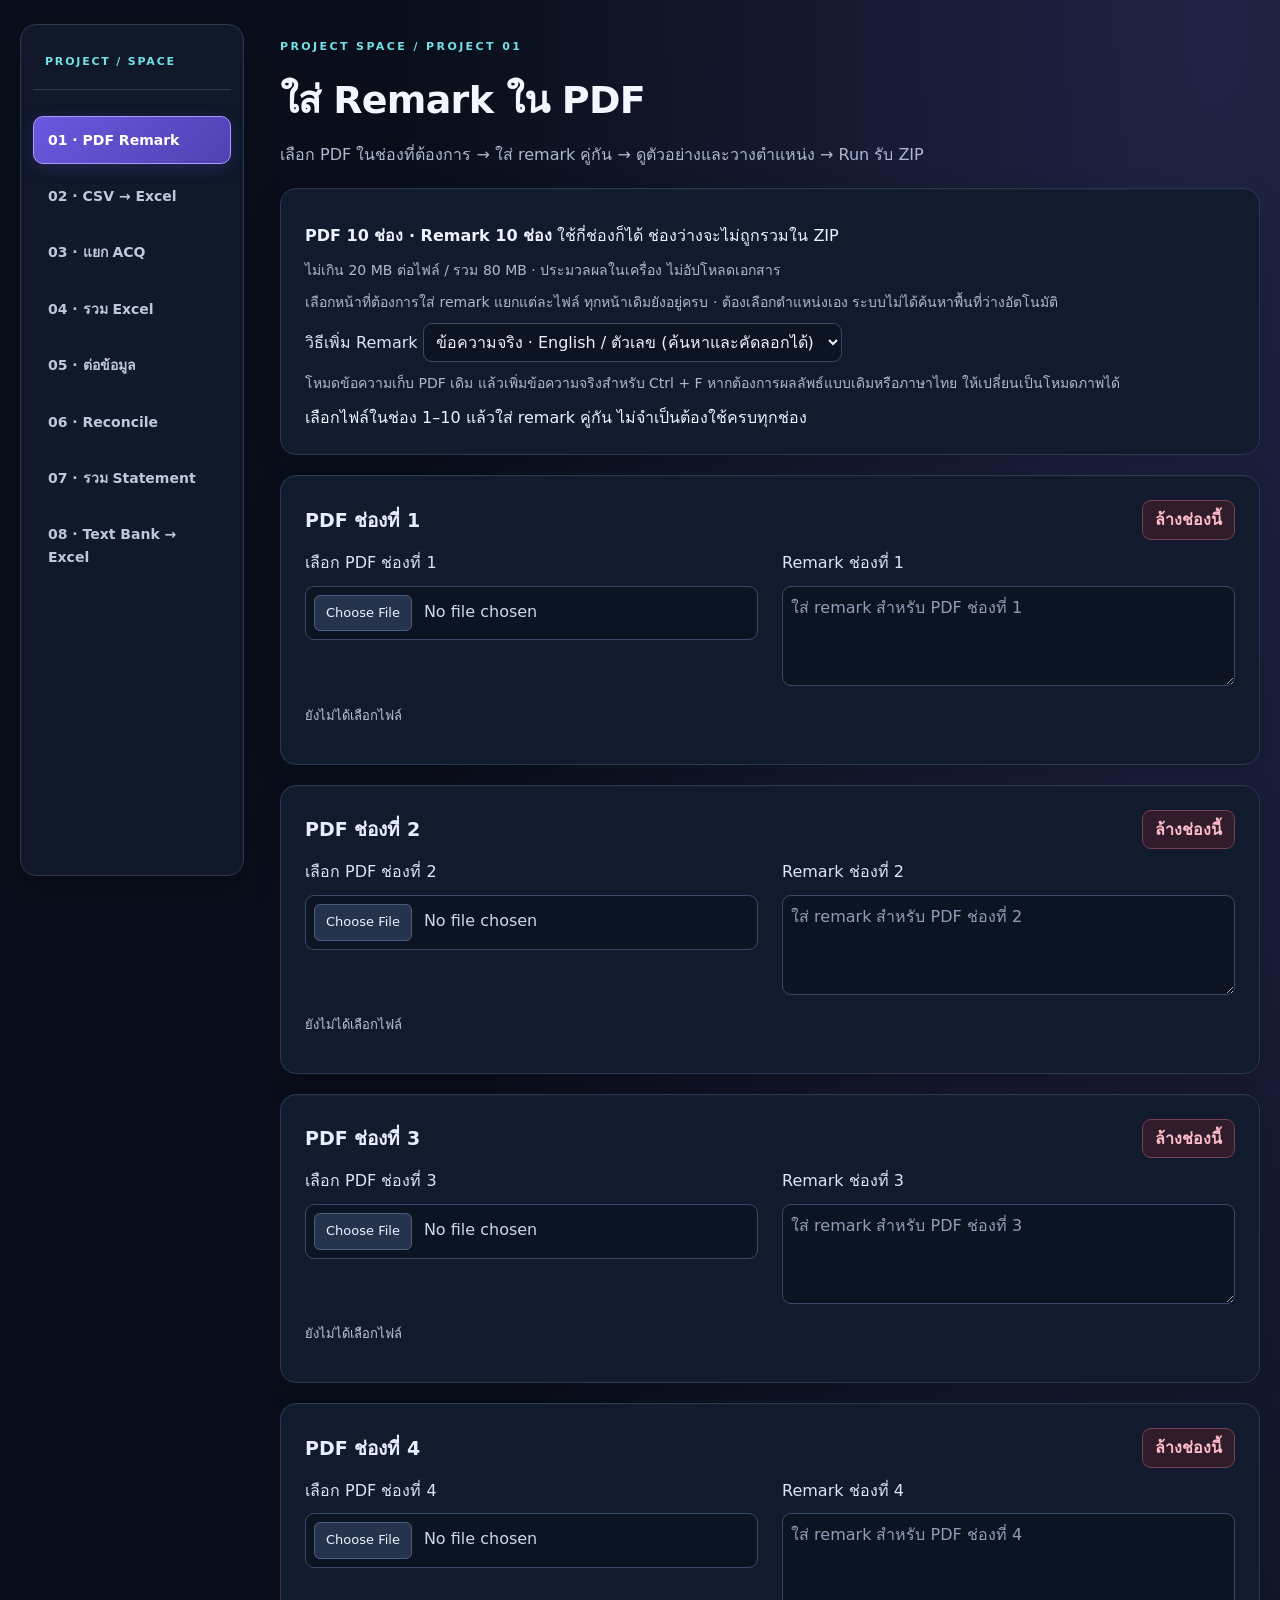
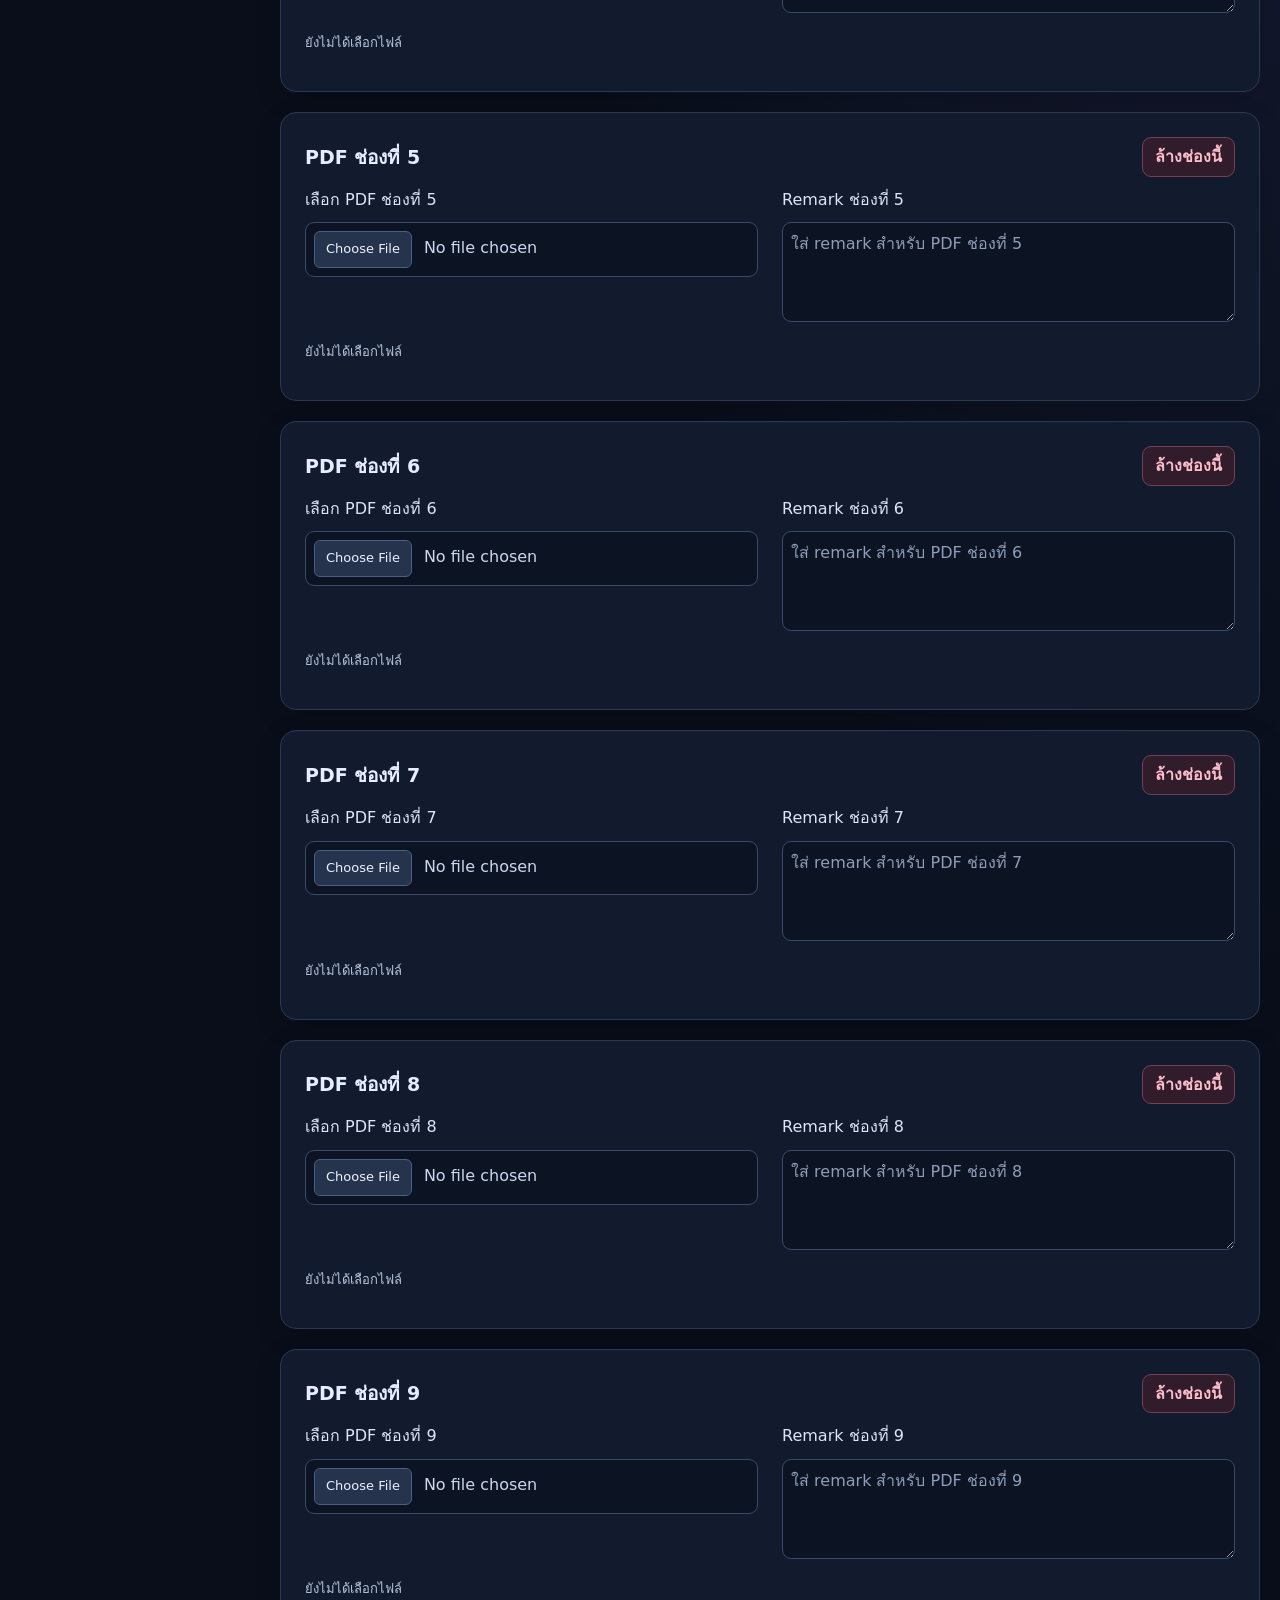
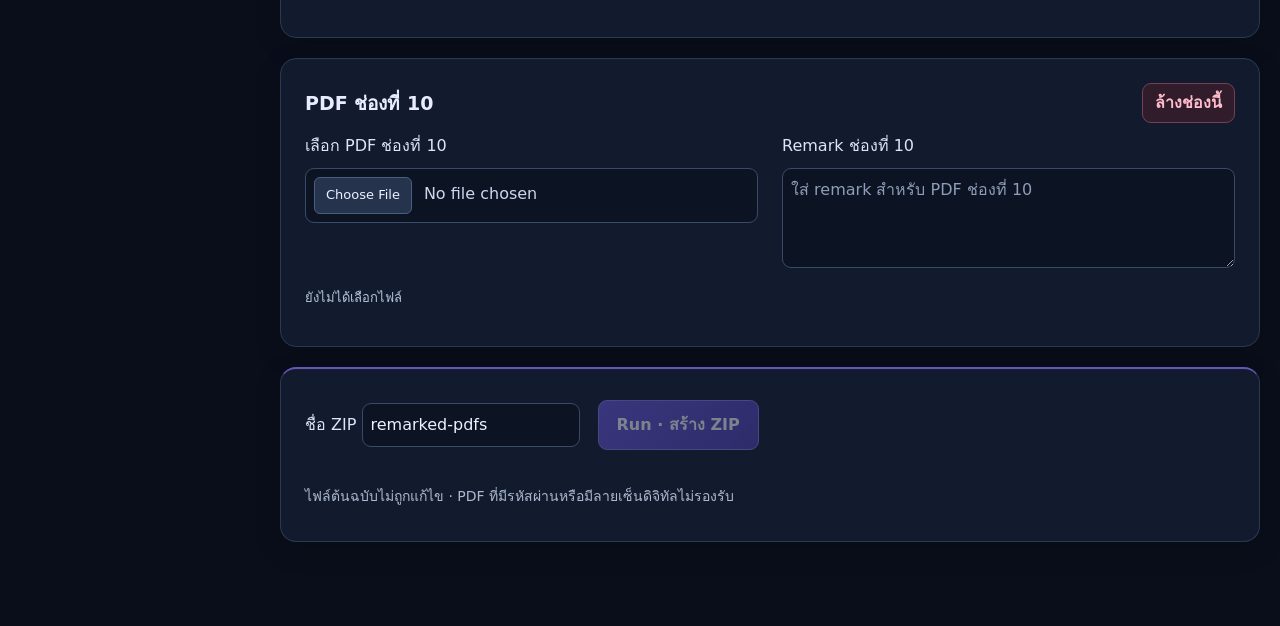
==== commit cc144521: "Add project 08 extracting signed VISA settlement totals from multiple TXT reports" ====
--- a/index.html
+++ b/index.html
@@ -1 +1 @@
-<!doctype html><html lang="th"><head><meta charset="utf-8"><meta name="viewport" content="width=device-width,initial-scale=1"><title>Project Space · PDF Remark</title><link rel="stylesheet" href="style.css?v=slots-2"><script defer src="vendor/pdf-lib.min.js"></script><script defer src="vendor/jszip.min.js"></script><script defer src="app.js?v=search-text-1"></script><script>setTimeout(function(){if(!window.remarkAppReady){var el=document.getElementById("status");el.textContent="โหลดหน้าแอปไม่สำเร็จ กรุณารีเฟรช หรือเปิดด้วย Chrome / Edge รุ่นล่าสุด";el.className="error";}},12000);</script><link rel="stylesheet" href="theme.css?v=sidebar-1"></head><body><main><nav aria-label="เลือกโปรเจกต์"><a href="index.html" aria-current="page">01 · PDF Remark</a><a href="csv-excel.html">02 · CSV → Excel</a><a href="acq-split.html">03 · แยก ACQ</a><a href="merge-excel.html">04 · รวม Excel</a><a href="append-excel.html">05 · ต่อข้อมูล</a><a href="reconcile.html">06 · Reconcile</a><a href="statements.html">07 · รวม Statement</a></nav><span class="eyebrow">PROJECT SPACE / PROJECT 01</span><h1>ใส่ Remark ใน PDF</h1><p>เลือก PDF ในช่องที่ต้องการ → ใส่ remark คู่กัน → ดูตัวอย่างและวางตำแหน่ง → Run รับ ZIP</p><section class="panel"><p><strong>PDF 10 ช่อง · Remark 10 ช่อง</strong> ใช้กี่ช่องก็ได้ ช่องว่างจะไม่ถูกรวมใน ZIP</p><p class="muted">ไม่เกิน 20 MB ต่อไฟล์ / รวม 80 MB · ประมวลผลในเครื่อง ไม่อัปโหลดเอกสาร</p><p class="muted">เลือกหน้าที่ต้องการใส่ remark แยกแต่ละไฟล์ ทุกหน้าเดิมยังอยู่ครบ · ต้องเลือกตำแหน่งเอง ระบบไม่ได้ค้นหาพื้นที่ว่างอัตโนมัติ</p><label>วิธีเพิ่ม Remark <select id="remarkMode"><option value="text">ข้อความจริง · English / ตัวเลข (ค้นหาและคัดลอกได้)</option><option value="image">ภาพแบบเดิม · รองรับภาษาไทย (ค้นหา remark ไม่ได้)</option></select></label><p class="muted">โหมดข้อความเก็บ PDF เดิม แล้วเพิ่มข้อความจริงสำหรับ Ctrl + F หากต้องการผลลัพธ์แบบเดิมหรือภาษาไทย ให้เปลี่ยนเป็นโหมดภาพได้</p><div id="status" role="status" aria-live="polite">เลือกไฟล์ในช่อง 1–10 แล้วใส่ remark คู่กัน ไม่จำเป็นต้องใช้ครบทุกช่อง</div></section><div id="items"><section class="item" data-slot="1"><div class="row"><h2>PDF ช่องที่ 1</h2><button class="remove" type="button">ล้างช่องนี้</button></div><div class="slot-grid"><label>เลือก PDF ช่องที่ 1<input class="file" type="file" accept=".pdf,application/pdf"></label><label>Remark ช่องที่ 1<textarea maxlength="4000" placeholder="ใส่ remark สำหรับ PDF ช่องที่ 1"></textarea></label></div><p class="note" role="status">ยังไม่ได้เลือกไฟล์</p><details class="details" hidden><summary>ดูตัวอย่าง PDF / เลือกตำแหน่ง remark</summary><div class="editor"><div><label>หน้าที่ใส่ remark <select class="page"></select></label><label>ขนาดตัวอักษร (pt) <input class="size" type="number" min="6" max="36" value="11"></label><label>ชื่อ PDF ที่ได้ <input class="name" maxlength="100"></label><p class="muted">คลิกพื้นที่ว่างบน PDF เพื่อวางข้อความ ตรวจสอบว่าไม่ทับข้อมูลเดิมก่อน Run</p></div><div class="stage" aria-label="คลิกเพื่อวาง remark"><canvas></canvas><div class="overlay"></div></div></div></details></section><section class="item" data-slot="2"><div class="row"><h2>PDF ช่องที่ 2</h2><button class="remove" type="button">ล้างช่องนี้</button></div><div class="slot-grid"><label>เลือก PDF ช่องที่ 2<input class="file" type="file" accept=".pdf,application/pdf"></label><label>Remark ช่องที่ 2<textarea maxlength="4000" placeholder="ใส่ remark สำหรับ PDF ช่องที่ 2"></textarea></label></div><p class="note" role="status">ยังไม่ได้เลือกไฟล์</p><details class="details" hidden><summary>ดูตัวอย่าง PDF / เลือกตำแหน่ง remark</summary><div class="editor"><div><label>หน้าที่ใส่ remark <select class="page"></select></label><label>ขนาดตัวอักษร (pt) <input class="size" type="number" min="6" max="36" value="11"></label><label>ชื่อ PDF ที่ได้ <input class="name" maxlength="100"></label><p class="muted">คลิกพื้นที่ว่างบน PDF เพื่อวางข้อความ ตรวจสอบว่าไม่ทับข้อมูลเดิมก่อน Run</p></div><div class="stage" aria-label="คลิกเพื่อวาง remark"><canvas></canvas><div class="overlay"></div></div></div></details></section><section class="item" data-slot="3"><div class="row"><h2>PDF ช่องที่ 3</h2><button class="remove" type="button">ล้างช่องนี้</button></div><div class="slot-grid"><label>เลือก PDF ช่องที่ 3<input class="file" type="file" accept=".pdf,application/pdf"></label><label>Remark ช่องที่ 3<textarea maxlength="4000" placeholder="ใส่ remark สำหรับ PDF ช่องที่ 3"></textarea></label></div><p class="note" role="status">ยังไม่ได้เลือกไฟล์</p><details class="details" hidden><summary>ดูตัวอย่าง PDF / เลือกตำแหน่ง remark</summary><div class="editor"><div><label>หน้าที่ใส่ remark <select class="page"></select></label><label>ขนาดตัวอักษร (pt) <input class="size" type="number" min="6" max="36" value="11"></label><label>ชื่อ PDF ที่ได้ <input class="name" maxlength="100"></label><p class="muted">คลิกพื้นที่ว่างบน PDF เพื่อวางข้อความ ตรวจสอบว่าไม่ทับข้อมูลเดิมก่อน Run</p></div><div class="stage" aria-label="คลิกเพื่อวาง remark"><canvas></canvas><div class="overlay"></div></div></div></details></section><section class="item" data-slot="4"><div class="row"><h2>PDF ช่องที่ 4</h2><button class="remove" type="button">ล้างช่องนี้</button></div><div class="slot-grid"><label>เลือก PDF ช่องที่ 4<input class="file" type="file" accept=".pdf,application/pdf"></label><label>Remark ช่องที่ 4<textarea maxlength="4000" placeholder="ใส่ remark สำหรับ PDF ช่องที่ 4"></textarea></label></div><p class="note" role="status">ยังไม่ได้เลือกไฟล์</p><details class="details" hidden><summary>ดูตัวอย่าง PDF / เลือกตำแหน่ง remark</summary><div class="editor"><div><label>หน้าที่ใส่ remark <select class="page"></select></label><label>ขนาดตัวอักษร (pt) <input class="size" type="number" min="6" max="36" value="11"></label><label>ชื่อ PDF ที่ได้ <input class="name" maxlength="100"></label><p class="muted">คลิกพื้นที่ว่างบน PDF เพื่อวางข้อความ ตรวจสอบว่าไม่ทับข้อมูลเดิมก่อน Run</p></div><div class="stage" aria-label="คลิกเพื่อวาง remark"><canvas></canvas><div class="overlay"></div></div></div></details></section><section class="item" data-slot="5"><div class="row"><h2>PDF ช่องที่ 5</h2><button class="remove" type="button">ล้างช่องนี้</button></div><div class="slot-grid"><label>เลือก PDF ช่องที่ 5<input class="file" type="file" accept=".pdf,application/pdf"></label><label>Remark ช่องที่ 5<textarea maxlength="4000" placeholder="ใส่ remark สำหรับ PDF ช่องที่ 5"></textarea></label></div><p class="note" role="status">ยังไม่ได้เลือกไฟล์</p><details class="details" hidden><summary>ดูตัวอย่าง PDF / เลือกตำแหน่ง remark</summary><div class="editor"><div><label>หน้าที่ใส่ remark <select class="page"></select></label><label>ขนาดตัวอักษร (pt) <input class="size" type="number" min="6" max="36" value="11"></label><label>ชื่อ PDF ที่ได้ <input class="name" maxlength="100"></label><p class="muted">คลิกพื้นที่ว่างบน PDF เพื่อวางข้อความ ตรวจสอบว่าไม่ทับข้อมูลเดิมก่อน Run</p></div><div class="stage" aria-label="คลิกเพื่อวาง remark"><canvas></canvas><div class="overlay"></div></div></div></details></section><section class="item" data-slot="6"><div class="row"><h2>PDF ช่องที่ 6</h2><button class="remove" type="button">ล้างช่องนี้</button></div><div class="slot-grid"><label>เลือก PDF ช่องที่ 6<input class="file" type="file" accept=".pdf,application/pdf"></label><label>Remark ช่องที่ 6<textarea maxlength="4000" placeholder="ใส่ remark สำหรับ PDF ช่องที่ 6"></textarea></label></div><p class="note" role="status">ยังไม่ได้เลือกไฟล์</p><details class="details" hidden><summary>ดูตัวอย่าง PDF / เลือกตำแหน่ง remark</summary><div class="editor"><div><label>หน้าที่ใส่ remark <select class="page"></select></label><label>ขนาดตัวอักษร (pt) <input class="size" type="number" min="6" max="36" value="11"></label><label>ชื่อ PDF ที่ได้ <input class="name" maxlength="100"></label><p class="muted">คลิกพื้นที่ว่างบน PDF เพื่อวางข้อความ ตรวจสอบว่าไม่ทับข้อมูลเดิมก่อน Run</p></div><div class="stage" aria-label="คลิกเพื่อวาง remark"><canvas></canvas><div class="overlay"></div></div></div></details></section><section class="item" data-slot="7"><div class="row"><h2>PDF ช่องที่ 7</h2><button class="remove" type="button">ล้างช่องนี้</button></div><div class="slot-grid"><label>เลือก PDF ช่องที่ 7<input class="file" type="file" accept=".pdf,application/pdf"></label><label>Remark ช่องที่ 7<textarea maxlength="4000" placeholder="ใส่ remark สำหรับ PDF ช่องที่ 7"></textarea></label></div><p class="note" role="status">ยังไม่ได้เลือกไฟล์</p><details class="details" hidden><summary>ดูตัวอย่าง PDF / เลือกตำแหน่ง remark</summary><div class="editor"><div><label>หน้าที่ใส่ remark <select class="page"></select></label><label>ขนาดตัวอักษร (pt) <input class="size" type="number" min="6" max="36" value="11"></label><label>ชื่อ PDF ที่ได้ <input class="name" maxlength="100"></label><p class="muted">คลิกพื้นที่ว่างบน PDF เพื่อวางข้อความ ตรวจสอบว่าไม่ทับข้อมูลเดิมก่อน Run</p></div><div class="stage" aria-label="คลิกเพื่อวาง remark"><canvas></canvas><div class="overlay"></div></div></div></details></section><section class="item" data-slot="8"><div class="row"><h2>PDF ช่องที่ 8</h2><button class="remove" type="button">ล้างช่องนี้</button></div><div class="slot-grid"><label>เลือก PDF ช่องที่ 8<input class="file" type="file" accept=".pdf,application/pdf"></label><label>Remark ช่องที่ 8<textarea maxlength="4000" placeholder="ใส่ remark สำหรับ PDF ช่องที่ 8"></textarea></label></div><p class="note" role="status">ยังไม่ได้เลือกไฟล์</p><details class="details" hidden><summary>ดูตัวอย่าง PDF / เลือกตำแหน่ง remark</summary><div class="editor"><div><label>หน้าที่ใส่ remark <select class="page"></select></label><label>ขนาดตัวอักษร (pt) <input class="size" type="number" min="6" max="36" value="11"></label><label>ชื่อ PDF ที่ได้ <input class="name" maxlength="100"></label><p class="muted">คลิกพื้นที่ว่างบน PDF เพื่อวางข้อความ ตรวจสอบว่าไม่ทับข้อมูลเดิมก่อน Run</p></div><div class="stage" aria-label="คลิกเพื่อวาง remark"><canvas></canvas><div class="overlay"></div></div></div></details></section><section class="item" data-slot="9"><div class="row"><h2>PDF ช่องที่ 9</h2><button class="remove" type="button">ล้างช่องนี้</button></div><div class="slot-grid"><label>เลือก PDF ช่องที่ 9<input class="file" type="file" accept=".pdf,application/pdf"></label><label>Remark ช่องที่ 9<textarea maxlength="4000" placeholder="ใส่ remark สำหรับ PDF ช่องที่ 9"></textarea></label></div><p class="note" role="status">ยังไม่ได้เลือกไฟล์</p><details class="details" hidden><summary>ดูตัวอย่าง PDF / เลือกตำแหน่ง remark</summary><div class="editor"><div><label>หน้าที่ใส่ remark <select class="page"></select></label><label>ขนาดตัวอักษร (pt) <input class="size" type="number" min="6" max="36" value="11"></label><label>ชื่อ PDF ที่ได้ <input class="name" maxlength="100"></label><p class="muted">คลิกพื้นที่ว่างบน PDF เพื่อวางข้อความ ตรวจสอบว่าไม่ทับข้อมูลเดิมก่อน Run</p></div><div class="stage" aria-label="คลิกเพื่อวาง remark"><canvas></canvas><div class="overlay"></div></div></div></details></section><section class="item" data-slot="10"><div class="row"><h2>PDF ช่องที่ 10</h2><button class="remove" type="button">ล้างช่องนี้</button></div><div class="slot-grid"><label>เลือก PDF ช่องที่ 10<input class="file" type="file" accept=".pdf,application/pdf"></label><label>Remark ช่องที่ 10<textarea maxlength="4000" placeholder="ใส่ remark สำหรับ PDF ช่องที่ 10"></textarea></label></div><p class="note" role="status">ยังไม่ได้เลือกไฟล์</p><details class="details" hidden><summary>ดูตัวอย่าง PDF / เลือกตำแหน่ง remark</summary><div class="editor"><div><label>หน้าที่ใส่ remark <select class="page"></select></label><label>ขนาดตัวอักษร (pt) <input class="size" type="number" min="6" max="36" value="11"></label><label>ชื่อ PDF ที่ได้ <input class="name" maxlength="100"></label><p class="muted">คลิกพื้นที่ว่างบน PDF เพื่อวางข้อความ ตรวจสอบว่าไม่ทับข้อมูลเดิมก่อน Run</p></div><div class="stage" aria-label="คลิกเพื่อวาง remark"><canvas></canvas><div class="overlay"></div></div></div></details></section></div><section class="panel footer"><label>ชื่อ ZIP <input id="zipname" value="remarked-pdfs" maxlength="100"></label><button id="run" disabled>Run · สร้าง ZIP</button><a id="download" hidden>ดาวน์โหลด ZIP อีกครั้ง</a><p class="muted">ไฟล์ต้นฉบับไม่ถูกแก้ไข · PDF ที่มีรหัสผ่านหรือมีลายเซ็นดิจิทัลไม่รองรับ</p></section></main></body></html>
+<!doctype html><html lang="th"><head><meta charset="utf-8"><meta name="viewport" content="width=device-width,initial-scale=1"><title>Project Space · PDF Remark</title><link rel="stylesheet" href="style.css?v=slots-2"><script defer src="vendor/pdf-lib.min.js"></script><script defer src="vendor/jszip.min.js"></script><script defer src="app.js?v=search-text-1"></script><script>setTimeout(function(){if(!window.remarkAppReady){var el=document.getElementById("status");el.textContent="โหลดหน้าแอปไม่สำเร็จ กรุณารีเฟรช หรือเปิดด้วย Chrome / Edge รุ่นล่าสุด";el.className="error";}},12000);</script><link rel="stylesheet" href="theme.css?v=dark-1"><link rel="stylesheet" href="sidebar.css?v=20261102"></head><body><main><nav aria-label="เลือกโปรเจกต์"><a href="index.html?v=20261107" aria-current="page">01 · PDF Remark</a><a href="csv-excel.html?v=20261107">02 · CSV → Excel</a><a href="acq-split.html?v=20261107">03 · แยก ACQ</a><a href="merge-excel.html?v=20261107">04 · รวม Excel</a><a href="append-excel.html?v=20261107">05 · ต่อข้อมูล</a><a href="reconcile.html?v=20261107">06 · Reconcile</a><a href="statements.html?v=20261107">07 · รวม Statement</a><a href="bank-text.html?v=20261107">08 · Text Bank → Excel</a></nav><span class="eyebrow">PROJECT SPACE / PROJECT 01</span><h1>ใส่ Remark ใน PDF</h1><p>เลือก PDF ในช่องที่ต้องการ → ใส่ remark คู่กัน → ดูตัวอย่างและวางตำแหน่ง → Run รับ ZIP</p><section class="panel"><p><strong>PDF 10 ช่อง · Remark 10 ช่อง</strong> ใช้กี่ช่องก็ได้ ช่องว่างจะไม่ถูกรวมใน ZIP</p><p class="muted">ไม่เกิน 20 MB ต่อไฟล์ / รวม 80 MB · ประมวลผลในเครื่อง ไม่อัปโหลดเอกสาร</p><p class="muted">เลือกหน้าที่ต้องการใส่ remark แยกแต่ละไฟล์ ทุกหน้าเดิมยังอยู่ครบ · ต้องเลือกตำแหน่งเอง ระบบไม่ได้ค้นหาพื้นที่ว่างอัตโนมัติ</p><label>วิธีเพิ่ม Remark <select id="remarkMode"><option value="text">ข้อความจริง · English / ตัวเลข (ค้นหาและคัดลอกได้)</option><option value="image">ภาพแบบเดิม · รองรับภาษาไทย (ค้นหา remark ไม่ได้)</option></select></label><p class="muted">โหมดข้อความเก็บ PDF เดิม แล้วเพิ่มข้อความจริงสำหรับ Ctrl + F หากต้องการผลลัพธ์แบบเดิมหรือภาษาไทย ให้เปลี่ยนเป็นโหมดภาพได้</p><div id="status" role="status" aria-live="polite">เลือกไฟล์ในช่อง 1–10 แล้วใส่ remark คู่กัน ไม่จำเป็นต้องใช้ครบทุกช่อง</div></section><div id="items"><section class="item" data-slot="1"><div class="row"><h2>PDF ช่องที่ 1</h2><button class="remove" type="button">ล้างช่องนี้</button></div><div class="slot-grid"><label>เลือก PDF ช่องที่ 1<input class="file" type="file" accept=".pdf,application/pdf"></label><label>Remark ช่องที่ 1<textarea maxlength="4000" placeholder="ใส่ remark สำหรับ PDF ช่องที่ 1"></textarea></label></div><p class="note" role="status">ยังไม่ได้เลือกไฟล์</p><details class="details" hidden><summary>ดูตัวอย่าง PDF / เลือกตำแหน่ง remark</summary><div class="editor"><div><label>หน้าที่ใส่ remark <select class="page"></select></label><label>ขนาดตัวอักษร (pt) <input class="size" type="number" min="6" max="36" value="11"></label><label>ชื่อ PDF ที่ได้ <input class="name" maxlength="100"></label><p class="muted">คลิกพื้นที่ว่างบน PDF เพื่อวางข้อความ ตรวจสอบว่าไม่ทับข้อมูลเดิมก่อน Run</p></div><div class="stage" aria-label="คลิกเพื่อวาง remark"><canvas></canvas><div class="overlay"></div></div></div></details></section><section class="item" data-slot="2"><div class="row"><h2>PDF ช่องที่ 2</h2><button class="remove" type="button">ล้างช่องนี้</button></div><div class="slot-grid"><label>เลือก PDF ช่องที่ 2<input class="file" type="file" accept=".pdf,application/pdf"></label><label>Remark ช่องที่ 2<textarea maxlength="4000" placeholder="ใส่ remark สำหรับ PDF ช่องที่ 2"></textarea></label></div><p class="note" role="status">ยังไม่ได้เลือกไฟล์</p><details class="details" hidden><summary>ดูตัวอย่าง PDF / เลือกตำแหน่ง remark</summary><div class="editor"><div><label>หน้าที่ใส่ remark <select class="page"></select></label><label>ขนาดตัวอักษร (pt) <input class="size" type="number" min="6" max="36" value="11"></label><label>ชื่อ PDF ที่ได้ <input class="name" maxlength="100"></label><p class="muted">คลิกพื้นที่ว่างบน PDF เพื่อวางข้อความ ตรวจสอบว่าไม่ทับข้อมูลเดิมก่อน Run</p></div><div class="stage" aria-label="คลิกเพื่อวาง remark"><canvas></canvas><div class="overlay"></div></div></div></details></section><section class="item" data-slot="3"><div class="row"><h2>PDF ช่องที่ 3</h2><button class="remove" type="button">ล้างช่องนี้</button></div><div class="slot-grid"><label>เลือก PDF ช่องที่ 3<input class="file" type="file" accept=".pdf,application/pdf"></label><label>Remark ช่องที่ 3<textarea maxlength="4000" placeholder="ใส่ remark สำหรับ PDF ช่องที่ 3"></textarea></label></div><p class="note" role="status">ยังไม่ได้เลือกไฟล์</p><details class="details" hidden><summary>ดูตัวอย่าง PDF / เลือกตำแหน่ง remark</summary><div class="editor"><div><label>หน้าที่ใส่ remark <select class="page"></select></label><label>ขนาดตัวอักษร (pt) <input class="size" type="number" min="6" max="36" value="11"></label><label>ชื่อ PDF ที่ได้ <input class="name" maxlength="100"></label><p class="muted">คลิกพื้นที่ว่างบน PDF เพื่อวางข้อความ ตรวจสอบว่าไม่ทับข้อมูลเดิมก่อน Run</p></div><div class="stage" aria-label="คลิกเพื่อวาง remark"><canvas></canvas><div class="overlay"></div></div></div></details></section><section class="item" data-slot="4"><div class="row"><h2>PDF ช่องที่ 4</h2><button class="remove" type="button">ล้างช่องนี้</button></div><div class="slot-grid"><label>เลือก PDF ช่องที่ 4<input class="file" type="file" accept=".pdf,application/pdf"></label><label>Remark ช่องที่ 4<textarea maxlength="4000" placeholder="ใส่ remark สำหรับ PDF ช่องที่ 4"></textarea></label></div><p class="note" role="status">ยังไม่ได้เลือกไฟล์</p><details class="details" hidden><summary>ดูตัวอย่าง PDF / เลือกตำแหน่ง remark</summary><div class="editor"><div><label>หน้าที่ใส่ remark <select class="page"></select></label><label>ขนาดตัวอักษร (pt) <input class="size" type="number" min="6" max="36" value="11"></label><label>ชื่อ PDF ที่ได้ <input class="name" maxlength="100"></label><p class="muted">คลิกพื้นที่ว่างบน PDF เพื่อวางข้อความ ตรวจสอบว่าไม่ทับข้อมูลเดิมก่อน Run</p></div><div class="stage" aria-label="คลิกเพื่อวาง remark"><canvas></canvas><div class="overlay"></div></div></div></details></section><section class="item" data-slot="5"><div class="row"><h2>PDF ช่องที่ 5</h2><button class="remove" type="button">ล้างช่องนี้</button></div><div class="slot-grid"><label>เลือก PDF ช่องที่ 5<input class="file" type="file" accept=".pdf,application/pdf"></label><label>Remark ช่องที่ 5<textarea maxlength="4000" placeholder="ใส่ remark สำหรับ PDF ช่องที่ 5"></textarea></label></div><p class="note" role="status">ยังไม่ได้เลือกไฟล์</p><details class="details" hidden><summary>ดูตัวอย่าง PDF / เลือกตำแหน่ง remark</summary><div class="editor"><div><label>หน้าที่ใส่ remark <select class="page"></select></label><label>ขนาดตัวอักษร (pt) <input class="size" type="number" min="6" max="36" value="11"></label><label>ชื่อ PDF ที่ได้ <input class="name" maxlength="100"></label><p class="muted">คลิกพื้นที่ว่างบน PDF เพื่อวางข้อความ ตรวจสอบว่าไม่ทับข้อมูลเดิมก่อน Run</p></div><div class="stage" aria-label="คลิกเพื่อวาง remark"><canvas></canvas><div class="overlay"></div></div></div></details></section><section class="item" data-slot="6"><div class="row"><h2>PDF ช่องที่ 6</h2><button class="remove" type="button">ล้างช่องนี้</button></div><div class="slot-grid"><label>เลือก PDF ช่องที่ 6<input class="file" type="file" accept=".pdf,application/pdf"></label><label>Remark ช่องที่ 6<textarea maxlength="4000" placeholder="ใส่ remark สำหรับ PDF ช่องที่ 6"></textarea></label></div><p class="note" role="status">ยังไม่ได้เลือกไฟล์</p><details class="details" hidden><summary>ดูตัวอย่าง PDF / เลือกตำแหน่ง remark</summary><div class="editor"><div><label>หน้าที่ใส่ remark <select class="page"></select></label><label>ขนาดตัวอักษร (pt) <input class="size" type="number" min="6" max="36" value="11"></label><label>ชื่อ PDF ที่ได้ <input class="name" maxlength="100"></label><p class="muted">คลิกพื้นที่ว่างบน PDF เพื่อวางข้อความ ตรวจสอบว่าไม่ทับข้อมูลเดิมก่อน Run</p></div><div class="stage" aria-label="คลิกเพื่อวาง remark"><canvas></canvas><div class="overlay"></div></div></div></details></section><section class="item" data-slot="7"><div class="row"><h2>PDF ช่องที่ 7</h2><button class="remove" type="button">ล้างช่องนี้</button></div><div class="slot-grid"><label>เลือก PDF ช่องที่ 7<input class="file" type="file" accept=".pdf,application/pdf"></label><label>Remark ช่องที่ 7<textarea maxlength="4000" placeholder="ใส่ remark สำหรับ PDF ช่องที่ 7"></textarea></label></div><p class="note" role="status">ยังไม่ได้เลือกไฟล์</p><details class="details" hidden><summary>ดูตัวอย่าง PDF / เลือกตำแหน่ง remark</summary><div class="editor"><div><label>หน้าที่ใส่ remark <select class="page"></select></label><label>ขนาดตัวอักษร (pt) <input class="size" type="number" min="6" max="36" value="11"></label><label>ชื่อ PDF ที่ได้ <input class="name" maxlength="100"></label><p class="muted">คลิกพื้นที่ว่างบน PDF เพื่อวางข้อความ ตรวจสอบว่าไม่ทับข้อมูลเดิมก่อน Run</p></div><div class="stage" aria-label="คลิกเพื่อวาง remark"><canvas></canvas><div class="overlay"></div></div></div></details></section><section class="item" data-slot="8"><div class="row"><h2>PDF ช่องที่ 8</h2><button class="remove" type="button">ล้างช่องนี้</button></div><div class="slot-grid"><label>เลือก PDF ช่องที่ 8<input class="file" type="file" accept=".pdf,application/pdf"></label><label>Remark ช่องที่ 8<textarea maxlength="4000" placeholder="ใส่ remark สำหรับ PDF ช่องที่ 8"></textarea></label></div><p class="note" role="status">ยังไม่ได้เลือกไฟล์</p><details class="details" hidden><summary>ดูตัวอย่าง PDF / เลือกตำแหน่ง remark</summary><div class="editor"><div><label>หน้าที่ใส่ remark <select class="page"></select></label><label>ขนาดตัวอักษร (pt) <input class="size" type="number" min="6" max="36" value="11"></label><label>ชื่อ PDF ที่ได้ <input class="name" maxlength="100"></label><p class="muted">คลิกพื้นที่ว่างบน PDF เพื่อวางข้อความ ตรวจสอบว่าไม่ทับข้อมูลเดิมก่อน Run</p></div><div class="stage" aria-label="คลิกเพื่อวาง remark"><canvas></canvas><div class="overlay"></div></div></div></details></section><section class="item" data-slot="9"><div class="row"><h2>PDF ช่องที่ 9</h2><button class="remove" type="button">ล้างช่องนี้</button></div><div class="slot-grid"><label>เลือก PDF ช่องที่ 9<input class="file" type="file" accept=".pdf,application/pdf"></label><label>Remark ช่องที่ 9<textarea maxlength="4000" placeholder="ใส่ remark สำหรับ PDF ช่องที่ 9"></textarea></label></div><p class="note" role="status">ยังไม่ได้เลือกไฟล์</p><details class="details" hidden><summary>ดูตัวอย่าง PDF / เลือกตำแหน่ง remark</summary><div class="editor"><div><label>หน้าที่ใส่ remark <select class="page"></select></label><label>ขนาดตัวอักษร (pt) <input class="size" type="number" min="6" max="36" value="11"></label><label>ชื่อ PDF ที่ได้ <input class="name" maxlength="100"></label><p class="muted">คลิกพื้นที่ว่างบน PDF เพื่อวางข้อความ ตรวจสอบว่าไม่ทับข้อมูลเดิมก่อน Run</p></div><div class="stage" aria-label="คลิกเพื่อวาง remark"><canvas></canvas><div class="overlay"></div></div></div></details></section><section class="item" data-slot="10"><div class="row"><h2>PDF ช่องที่ 10</h2><button class="remove" type="button">ล้างช่องนี้</button></div><div class="slot-grid"><label>เลือก PDF ช่องที่ 10<input class="file" type="file" accept=".pdf,application/pdf"></label><label>Remark ช่องที่ 10<textarea maxlength="4000" placeholder="ใส่ remark สำหรับ PDF ช่องที่ 10"></textarea></label></div><p class="note" role="status">ยังไม่ได้เลือกไฟล์</p><details class="details" hidden><summary>ดูตัวอย่าง PDF / เลือกตำแหน่ง remark</summary><div class="editor"><div><label>หน้าที่ใส่ remark <select class="page"></select></label><label>ขนาดตัวอักษร (pt) <input class="size" type="number" min="6" max="36" value="11"></label><label>ชื่อ PDF ที่ได้ <input class="name" maxlength="100"></label><p class="muted">คลิกพื้นที่ว่างบน PDF เพื่อวางข้อความ ตรวจสอบว่าไม่ทับข้อมูลเดิมก่อน Run</p></div><div class="stage" aria-label="คลิกเพื่อวาง remark"><canvas></canvas><div class="overlay"></div></div></div></details></section></div><section class="panel footer"><label>ชื่อ ZIP <input id="zipname" value="remarked-pdfs" maxlength="100"></label><button id="run" disabled>Run · สร้าง ZIP</button><a id="download" hidden>ดาวน์โหลด ZIP อีกครั้ง</a><p class="muted">ไฟล์ต้นฉบับไม่ถูกแก้ไข · PDF ที่มีรหัสผ่านหรือมีลายเซ็นดิจิทัลไม่รองรับ</p></section></main></body></html>
--- a/theme.css
+++ b/theme.css
@@ -1,15 +1,2 @@
 :root{color-scheme:dark;--bg:#090e1a;--surface:#121b2d;--field:#0c1424;--border:#2a3852;--text:#edf2ff;--muted:#acb9d1;--accent:#9c91ff;--cyan:#73e0e8}body{background:radial-gradient(ellipse at 95% 0,#202344 0,transparent 48%),var(--bg);color:var(--text);min-height:100vh}main{padding-top:28px;padding-bottom:64px}a{color:#b6adff}a:hover{color:#d4ceff}nav{display:flex;align-items:center;gap:10px;flex-wrap:wrap;margin:0 0 36px;padding:14px;border:1px solid var(--border);border-radius:16px;background:#10182a;box-shadow:0 12px 35px #0003}nav::before{content:'PROJECT / SPACE';font-size:12px;font-weight:800;letter-spacing:2px;color:var(--cyan);margin-right:auto;padding:0 12px}nav a{display:inline-flex;align-items:center;justify-content:center;min-height:44px;padding:10px 16px;background:transparent;border:1px solid transparent;border-radius:10px;text-decoration:none;font-size:14px;font-weight:600;color:#bdc8df;transition:background .15s,border-color .15s,color .15s}nav a:hover{background:#202b44;border-color:#415273;color:white}nav a[aria-current="page"]{background:linear-gradient(135deg,#6a58df,#5141b2);color:white;border-color:#a99cff;box-shadow:0 4px 16px #6652d538}.eyebrow{color:var(--cyan);font-size:11px;letter-spacing:2.4px}h1{color:#f3f5ff;font-size:clamp(27px,4vw,38px);letter-spacing:-.7px;margin:12px 0}h2{color:#e8ecff}main>p{color:var(--muted)}.panel,.item{background:var(--surface);border-color:var(--border);box-shadow:0 8px 28px #0002,inset 0 1px #ffffff04}.muted,.csv-info{color:var(--muted)}label{color:#dce5fa}input,textarea,select{background:var(--field);color:var(--text);border:1px solid #394a68;border-radius:9px;accent-color:#a99bff}input::placeholder,textarea::placeholder{color:#8f9eb8}input:focus,textarea:focus,select:focus{outline:2px solid #9c91ff;outline-offset:2px;border-color:var(--accent)}:focus-visible{outline:2px solid var(--cyan);outline-offset:4px}button,.upload{background:linear-gradient(135deg,#6957df,#5141b5);color:white;border:1px solid #8d7dea;box-shadow:0 3px 10px #0002;font-weight:600}button:hover:not(:disabled),.upload:hover{background:#7763ec;border-color:#c4baff}button:disabled{opacity:.45;box-shadow:none}.remove{background:#301c2b;color:#ffbdcb;border:1px solid #754052;box-shadow:none}.remove:hover:not(:disabled){background:#512a3c;border-color:#c2768d}input[type=file]{background:var(--field);color:#ccd7ed}input[type=file]::file-selector-button{font:inherit;font-size:13px;background:#26334d;color:#ecf1ff;border:1px solid #4a5e80;border-radius:6px;padding:7px 11px;margin-right:12px;cursor:pointer}.upload input{border-color:#8d7dea}.details summary,summary{color:#b7dbe8}.details summary{color:#b8adff}.note{color:#b6c4dc}.error,.csv-error{color:#ffb1ad!important}.acq-group{background:#0f1829;border-color:#344460}.work-panel{background:#19223d;border-color:#554d89;color:#e7eaff}.work-panel p{color:#e7eaff}.work-panel progress{accent-color:#aa9aff}.csv-preview{border-radius:9px;scrollbar-color:#485773 #101827}.csv-preview td,#result th,#result td{border-color:#34425b}.csv-preview tr:first-child,.col-heading{background:#24304b;color:#e5eaff}#result>table tr:first-child{background:#24304b}#result>table tr:nth-child(even){background:#172238}#download,#csvDownload,#acqDownload{color:#8de2df;font-weight:600}.stage{background:white;border-color:#647390;border-radius:6px}.overlay{outline-color:#7763ec}input[type=checkbox]{width:17px;height:17px;vertical-align:middle}.footer{border-top:2px solid #6656b8}::selection{background:#6656b8;color:white}@media(max-width:780px){nav::before{width:100%;margin:0;padding:2px 6px 8px}nav a{flex:1;padding:9px 10px;font-size:13px}nav{padding:10px;gap:6px;margin-bottom:26px}main{padding-top:16px}.row{flex-wrap:wrap}}@media(prefers-reduced-motion:reduce){nav a{transition:none}}
 .upload{max-width:100%;overflow-wrap:anywhere}.upload input{width:100%;min-width:0}.slot-grid>*{min-width:0}
-/* Project navigation: a persistent left sidebar on desktop. */
-@media(min-width:1000px){
- body{padding-left:260px}
- main{padding-top:32px}
- main>nav{position:fixed;left:20px;top:24px;bottom:24px;width:224px;margin:0;padding:18px 12px;display:flex;flex-direction:column;align-items:stretch;justify-content:flex-start;flex-wrap:nowrap;gap:8px;overflow-y:auto;z-index:20;box-shadow:0 12px 35px #0003;scrollbar-width:thin}
- main>nav::before{flex:none;margin:0 0 18px;padding:10px 12px 18px;border-bottom:1px solid var(--border);font-size:11px;letter-spacing:1.8px}
- main>nav a{flex:none;width:100%;justify-content:flex-start;min-height:48px;padding:12px 14px;white-space:normal;overflow-wrap:anywhere}
-}
-@media(max-width:999px){
- main>nav{display:grid;grid-template-columns:repeat(2,minmax(0,1fr));gap:6px;margin-bottom:26px;padding:12px}
- main>nav::before{grid-column:1/-1;width:auto;margin:0;padding:6px 8px 12px}
- main>nav a{min-width:0;justify-content:flex-start;padding:10px;font-size:13px}
-}
--- a/sidebar.css
+++ b/sidebar.css
@@ -0,0 +1,13 @@
+/* Project navigation: a persistent left sidebar on desktop. */
+@media(min-width:1000px){
+ body{padding-left:260px}
+ main{padding-top:32px}
+ main>nav{position:fixed;left:20px;top:24px;bottom:24px;width:224px;margin:0;padding:18px 12px;display:flex;flex-direction:column;align-items:stretch;justify-content:flex-start;flex-wrap:nowrap;gap:8px;overflow-y:auto;z-index:20;box-shadow:0 12px 35px #0003;scrollbar-width:thin}
+ main>nav::before{flex:none;margin:0 0 18px;padding:10px 12px 18px;border-bottom:1px solid var(--border);font-size:11px;letter-spacing:1.8px}
+ main>nav a{flex:none;width:100%;justify-content:flex-start;min-height:48px;padding:12px 14px;white-space:normal;overflow-wrap:anywhere}
+}
+@media(max-width:999px){
+ main>nav{display:grid;grid-template-columns:repeat(2,minmax(0,1fr));gap:6px;margin-bottom:26px;padding:12px}
+ main>nav::before{grid-column:1/-1;width:auto;margin:0;padding:6px 8px 12px}
+ main>nav a{min-width:0;justify-content:flex-start;padding:10px;font-size:13px}
+}
